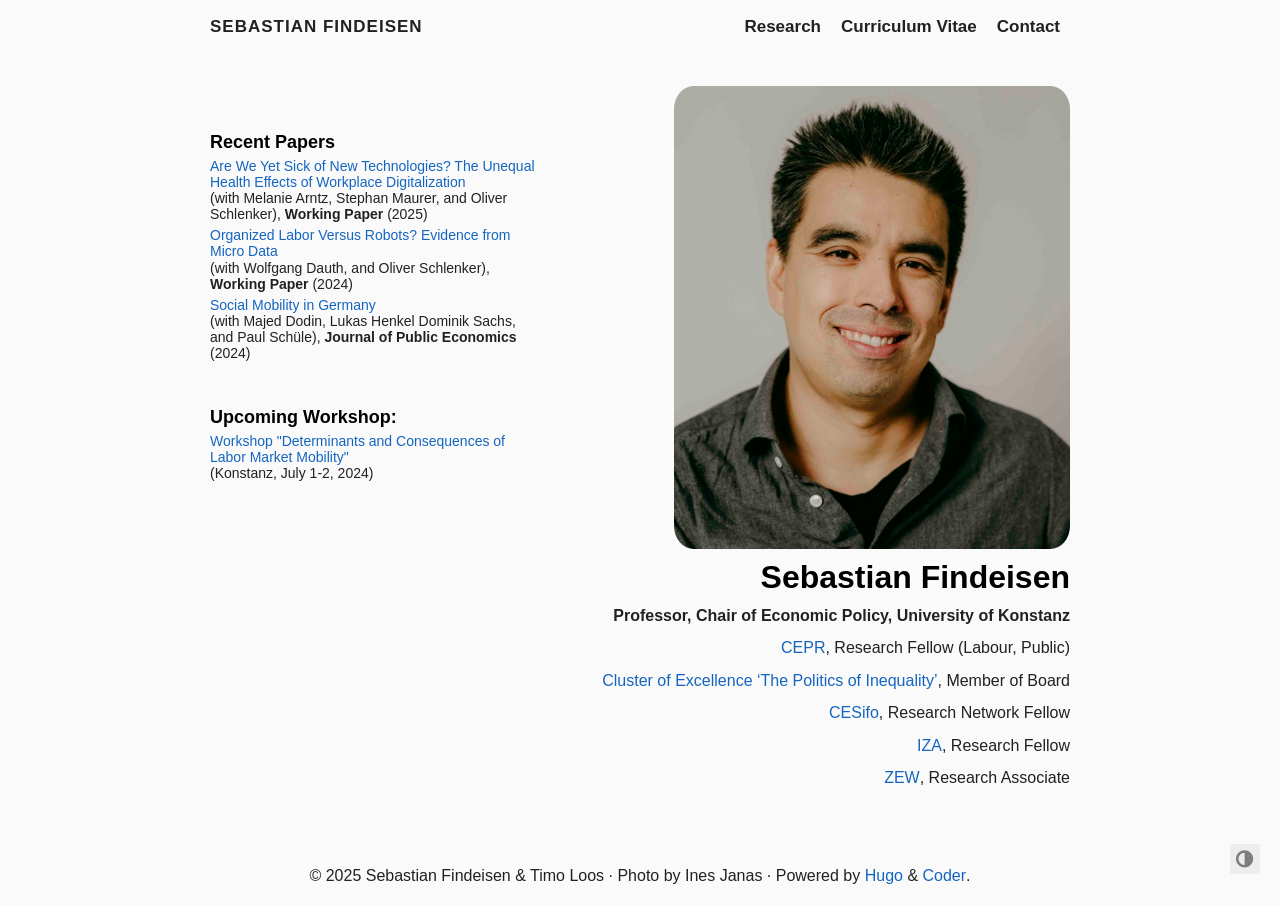
==== index.html @ f8793fd8 "paper update diwabetechnostress" ====
<!DOCTYPE html>
<html lang="en">
  <head>
    <title>Sebastian Findeisen</title>
    <meta charset="utf-8">
<meta name="viewport" content="width=device-width, initial-scale=1.0">
<meta name="color-scheme" content="light dark">




<meta name="author" content="Sebastian Findeisen">
<meta name="description" content="">
<meta name="keywords" content="">


  <meta name="twitter:card" content="summary">
  <meta name="twitter:title" content="Sebastian Findeisen">

<meta property="og:url" content="https://sfndsn.github.io/">
  <meta property="og:site_name" content="Sebastian Findeisen">
  <meta property="og:title" content="Sebastian Findeisen">
  <meta property="og:locale" content="en_us">
  <meta property="og:type" content="website">




<link rel="canonical" href="https://sfndsn.github.io/">


<link rel="preload" href="/fonts/forkawesome-webfont.woff2?v=1.2.0" as="font" type="font/woff2" crossorigin>


  
  
  <link rel="stylesheet" href="/css/coder.min.c4d7e93a158eda5a65b3df343745d2092a0a1e2170feeec909b8a89443903c6a.css" integrity="sha256-xNfpOhWO2lpls980N0XSCSoKHiFw/u7JCbiolEOQPGo=" crossorigin="anonymous" media="screen" />








 




<link rel="icon" type="image/png" href="/images/favicon-32x32.png" sizes="32x32">
<link rel="icon" type="image/png" href="/images/favicon-16x16.png" sizes="16x16">

<link rel="apple-touch-icon" href="/images/apple-touch-icon.png">
<link rel="apple-touch-icon" sizes="180x180" href="/images/apple-touch-icon.png">

<link rel="manifest" href="/site.webmanifest">
<link rel="mask-icon" href="/images/safari-pinned-tab.svg" color="#5bbad5">


<link rel="alternate" type="application/rss+xml" href="/index.xml" title="Sebastian Findeisen" />


<meta name="generator" content="Hugo 0.128.0">





  </head>




<body class="preload-transitions colorscheme-light">
  
<div class="float-container">
    <a id="dark-mode-toggle" class="colorscheme-toggle">
        <i class="fa fa-adjust fa-fw" aria-hidden="true"></i>
    </a>
</div>


  <main class="wrapper">
    <nav class="navigation">
  <section class="container">
    <a class="navigation-title" href="/">
      Sebastian Findeisen
    </a>
    
      <input type="checkbox" id="menu-toggle" />
      <label class="menu-button float-right" for="menu-toggle">
        <i class="fa fa-bars fa-fw" aria-hidden="true"></i>
      </label>
      <ul class="navigation-list">
        
          
            <li class="navigation-item">
              <a class="navigation-link" href="/research/">Research</a>
            </li>
          
            <li class="navigation-item">
              <a class="navigation-link" href="/cv/cv.pdf">Curriculum Vitae</a>
            </li>
          
            <li class="navigation-item">
              <a class="navigation-link" href="/contact/">Contact</a>
            </li>
          
        
        
      </ul>
    
  </section>
</nav>


    <div class="content">
      
  <style>
  .flex-container {
    display: flex;
    flex-wrap: wrap-reverse;
  }

  .flex-item-left {
    flex: 40%;
  }


  .flex-item-right {
    flex: 55%;
  }

   
  @media (max-width: 720px) {

    .flex-item-right,
    .flex-item-left {
      flex: 95%;
    }
  }

  #left {
    padding-right: 40px;
  }

  #right {
    text-align: right;
  }

  .about {
    text-align: left;
  }

  .info-text {
    font-size: medium;
    font-weight: normal;
  }
</style>

<div class="container">
  <div class="flex-container">
    <div id="left" class="flex-item-left">
      <h2 style="font-size: 18px; margin-bottom: 0;">Recent Papers</h2>
      <ul style="list-style-type: none; padding-left: 0; margin-top: 0; line-height: 1.5;">
        
        <li style="font-size: 14px; line-height: 1.15;">
          <a style="color:rgb(21, 101, 192)" href="https://sfndsn.github.io/papers/diwabetechnostress.pdf">Are We Yet Sick of New Technologies? The Unequal Health Effects of Workplace Digitalization</a><br>
          (with Melanie Arntz, Stephan Maurer, and Oliver Schlenker), <b>Working Paper</b> (2025)
        </li>
        

        
        <li style="font-size: 14px; line-height: 1.15; margin-top: 5px;">
          <a style="color:rgb(21, 101, 192)" href="https://sfndsn.github.io/papers/OrganizedLaborRobots.pdf">Organized Labor Versus Robots? Evidence from Micro Data</a><br>
          (with Wolfgang Dauth, and Oliver Schlenker), <b>Working Paper</b> (2024)
        </li>
            
        
        
        <li style="font-size: 14px; line-height: 1.15; margin-top: 5px;">
          <a style="color:rgb(21, 101, 192)" href="https://sfndsn.github.io/papers/socialmobility.pdf">Social Mobility in Germany</a><br>
          (with Majed Dodin, Lukas Henkel Dominik Sachs, and Paul Schüle), <b>Journal of Public Economics</b> (2024)
        </li>
        
       
      </ul>

      <h2 style="font-size: 18px; margin-bottom: 0;">Upcoming Workshop:</h2>
      <p style="font-size: 14px; line-height: 1.15; margin-top: 0;">
        <a href="https://sfndsn.github.io/workshop/workshop.pdf" style="color:rgb(21, 101, 192)">Workshop &#34;Determinants and Consequences of Labor Market Mobility&#34;</a><br>
        <span style="margin-top: 0;">(Konstanz, July 1-2, 2024)</span>
      </p>
    </div>
    <div id="right" class="flex-item-right">
      
      
      <div style="margin-bottom: 0;"><img src="https://sfndsn.github.io/images/findeisen_dec24.jpg" alt="avatar"
          style="width: 80%; height: auto; border-radius: 5%;" /></div>
      
      
      
      <h1 style="margin-top: 0; margin-bottom: 5px;">Sebastian Findeisen</h1>
      <p style="margin-top: 5px;" class="info-text"> 
        <strong>Professor, Chair of Economic Policy, University of Konstanz</strong><br><a href="https://cepr.org/about/people/sebastian-findeisen">CEPR</a>, Research Fellow (Labour, Public)<br><a href="https://www.exc.uni-konstanz.de/ungleichheit/ueber-uns/personen/alle-clustermitglieder/findeisen-sebastian/">Cluster of Excellence &lsquo;The Politics of Inequality&rsquo;</a>, Member of Board<br><a href="https://www.cesifo.org/en/network-member/findeisen-sebastian">CESifo</a>, Research Network Fellow<br><a href="https://www.iza.org/de/people/fellows/4081/sebastian-findeisen">IZA</a>, Research Fellow<br><a href="https://www.zew.de/team/sfn">ZEW</a>, Research Associate<br>
         </p>
    </div>
  </div>
</div>

    </div>

    <footer class="footer">
  <section class="container">
    ©
    
    2025
     Sebastian Findeisen & Timo Loos 
    ·
	Photo by Ines Janas ·
    
    Powered by <a href="https://gohugo.io/">Hugo</a> & <a href="https://github.com/luizdepra/hugo-coder/">Coder</a>.
    
  </section>
</footer>

  </main>

  

  
  
  <script src="/js/coder.min.236049395dc3682fb2719640872958e12f1f24067bb09c327b233e6290c7edac.js" integrity="sha256-I2BJOV3DaC&#43;ycZZAhylY4S8fJAZ7sJwyeyM&#43;YpDH7aw="></script>
  

  

  
  



  

  

  

  

  

  

  
</body>

</html>
---- css/coder.min.c4d7e93a158eda5a65b3df343745d2092a0a1e2170feeec909b8a89443903c6a.css ----
@charset "UTF-8";/*!normalize.css v8.0.1 | MIT License | github.com/necolas/normalize.css*/html{line-height:1.15;-webkit-text-size-adjust:100%}body{margin:0}main{display:block}h1{font-size:2em;margin:.67em 0}hr{box-sizing:content-box;height:0;overflow:visible}pre{font-family:monospace,monospace;font-size:1em}a{background-color:transparent;word-wrap:break-word}abbr[title]{border-bottom:none;text-decoration:underline;text-decoration:underline dotted}b,strong{font-weight:bolder}code,kbd,samp{font-family:monospace,monospace;font-size:1em}small{font-size:80%}sub,sup{font-size:75%;line-height:0;position:relative;vertical-align:baseline}sub{bottom:-.25em}sup{top:-.5em}img{border-style:none}button,input,optgroup,select,textarea{font-family:inherit;font-size:100%;line-height:1.15;margin:0}button,input{overflow:visible}button,select{text-transform:none}button,[type=button],[type=reset],[type=submit]{-webkit-appearance:button}button::-moz-focus-inner,[type=button]::-moz-focus-inner,[type=reset]::-moz-focus-inner,[type=submit]::-moz-focus-inner{border-style:none;padding:0}button:-moz-focusring,[type=button]:-moz-focusring,[type=reset]:-moz-focusring,[type=submit]:-moz-focusring{outline:1px dotted ButtonText}fieldset{padding:.35em .75em .625em}legend{box-sizing:border-box;color:inherit;display:table;max-width:100%;padding:0;white-space:normal}progress{vertical-align:baseline}textarea{overflow:auto}[type=checkbox],[type=radio]{box-sizing:border-box;padding:0}[type=number]::-webkit-inner-spin-button,[type=number]::-webkit-outer-spin-button{height:auto}[type=search]{-webkit-appearance:textfield;outline-offset:-2px}[type=search]::-webkit-search-decoration{-webkit-appearance:none}::-webkit-file-upload-button{-webkit-appearance:button;font:inherit}details{display:block}summary{display:list-item}template{display:none}[hidden]{display:none}/*!Fork Awesome 1.2.0
License - https://forkaweso.me/Fork-Awesome/license
Copyright 2018 Dave Gandy & Fork Awesome
Permission is hereby granted, free of charge, to any person obtaining a copy of this software and associated documentation files (the "Software"), to deal in the Software without restriction, including without limitation the rights to use, copy, modify, merge, publish, distribute, sublicense, and/or sell copies of the Software, and to permit persons to whom the Software is furnished to do so, subject to the following conditions:
The above copyright notice and this permission notice shall be included in all copies or substantial portions of the Software.
THE SOFTWARE IS PROVIDED "AS IS", WITHOUT WARRANTY OF ANY KIND, EXPRESS OR IMPLIED, INCLUDING BUT NOT LIMITED TO THE WARRANTIES OF MERCHANTABILITY, FITNESS FOR A PARTICULAR PURPOSE AND NONINFRINGEMENT. IN NO EVENT SHALL THE AUTHORS OR COPYRIGHT HOLDERS BE LIABLE FOR ANY CLAIM, DAMAGES OR OTHER LIABILITY, WHETHER IN AN ACTION OF CONTRACT, TORT OR OTHERWISE, ARISING FROM, OUT OF OR IN CONNECTION WITH THE SOFTWARE OR THE USE OR OTHER DEALINGS IN THE SOFTWARE.*/@font-face{font-family:forkawesome;src:url(../fonts/forkawesome-webfont.eot?v=1.2.0);src:url(../fonts/forkawesome-webfont.eot?#iefix&v=1.2.0)format("embedded-opentype"),url(../fonts/forkawesome-webfont.woff2?v=1.2.0)format("woff2"),url(../fonts/forkawesome-webfont.woff?v=1.2.0)format("woff"),url(../fonts/forkawesome-webfont.ttf?v=1.2.0)format("truetype"),url(../fonts/forkawesome-webfont.svg?v=1.2.0#forkawesomeregular)format("svg");font-weight:400;font-style:normal;font-display:block}.fa{display:inline-block;font:14px/1 ForkAwesome;font-size:inherit;text-rendering:auto;-webkit-font-smoothing:antialiased;-moz-osx-font-smoothing:grayscale}.fa-lg{font-size:1.33333333em;line-height:.75em;vertical-align:-15%}.fa-2x{font-size:2em}.fa-3x{font-size:3em}.fa-4x{font-size:4em}.fa-5x{font-size:5em}.fa-fw{width:1.28571429em;text-align:center}.fa-ul{padding-left:0;margin-left:2.14285714em;list-style-type:none}.fa-ul>li{position:relative}.fa-li{position:absolute;left:-2.14285714em;width:2.14285714em;top:.14285714em;text-align:center}.fa-li.fa-lg{left:-1.85714286em}.fa-border{padding:.2em .25em .15em;border:solid .08em #eee;border-radius:.1em}.fa-pull-left{float:left}.fa-pull-right{float:right}.fa.fa-pull-left{margin-right:.3em}.fa.fa-pull-right{margin-left:.3em}.pull-right{float:right}.pull-left{float:left}.fa.pull-left{margin-right:.3em}.fa.pull-right{margin-left:.3em}.fa-spin{-webkit-animation:fa-spin 2s infinite linear;animation:fa-spin 2s infinite linear}.fa-pulse{-webkit-animation:fa-spin 1s infinite steps(8);animation:fa-spin 1s infinite steps(8)}@-webkit-keyframes fa-spin{0%{-webkit-transform:rotate(0);transform:rotate(0)}100%{-webkit-transform:rotate(359deg);transform:rotate(359deg)}}@keyframes fa-spin{0%{-webkit-transform:rotate(0);transform:rotate(0)}100%{-webkit-transform:rotate(359deg);transform:rotate(359deg)}}.fa-rotate-90{-ms-filter:"progid:DXImageTransform.Microsoft.BasicImage(rotation=1)";-webkit-transform:rotate(90deg);-ms-transform:rotate(90deg);transform:rotate(90deg)}.fa-rotate-180{-ms-filter:"progid:DXImageTransform.Microsoft.BasicImage(rotation=2)";-webkit-transform:rotate(180deg);-ms-transform:rotate(180deg);transform:rotate(180deg)}.fa-rotate-270{-ms-filter:"progid:DXImageTransform.Microsoft.BasicImage(rotation=3)";-webkit-transform:rotate(270deg);-ms-transform:rotate(270deg);transform:rotate(270deg)}.fa-flip-horizontal{-ms-filter:"progid:DXImageTransform.Microsoft.BasicImage(rotation=0, mirror=1)";-webkit-transform:scale(-1,1);-ms-transform:scale(-1,1);transform:scale(-1,1)}.fa-flip-vertical{-ms-filter:"progid:DXImageTransform.Microsoft.BasicImage(rotation=2, mirror=1)";-webkit-transform:scale(1,-1);-ms-transform:scale(1,-1);transform:scale(1,-1)}:root .fa-rotate-90,:root .fa-rotate-180,:root .fa-rotate-270,:root .fa-flip-horizontal,:root .fa-flip-vertical{filter:none}.fa-stack{position:relative;display:inline-block;width:2em;height:2em;line-height:2em;vertical-align:middle}.fa-stack-1x,.fa-stack-2x{position:absolute;left:0;width:100%;text-align:center}.fa-stack-1x{line-height:inherit}.fa-stack-2x{font-size:2em}.fa-inverse{color:#fff}.fa-glass:before{content:"\f000"}.fa-music:before{content:"\f001"}.fa-search:before{content:"\f002"}.fa-envelope-o:before{content:"\f003"}.fa-heart:before{content:"\f004"}.fa-star:before{content:"\f005"}.fa-star-o:before{content:"\f006"}.fa-user:before{content:"\f007"}.fa-film:before{content:"\f008"}.fa-th-large:before{content:"\f009"}.fa-th:before{content:"\f00a"}.fa-th-list:before{content:"\f00b"}.fa-check:before{content:"\f00c"}.fa-remove:before,.fa-close:before,.fa-times:before{content:"\f00d"}.fa-search-plus:before{content:"\f00e"}.fa-search-minus:before{content:"\f010"}.fa-power-off:before{content:"\f011"}.fa-signal:before{content:"\f012"}.fa-gear:before,.fa-cog:before{content:"\f013"}.fa-trash-o:before{content:"\f014"}.fa-home:before{content:"\f015"}.fa-file-o:before{content:"\f016"}.fa-clock-o:before{content:"\f017"}.fa-road:before{content:"\f018"}.fa-download:before{content:"\f019"}.fa-arrow-circle-o-down:before{content:"\f01a"}.fa-arrow-circle-o-up:before{content:"\f01b"}.fa-inbox:before{content:"\f01c"}.fa-play-circle-o:before{content:"\f01d"}.fa-rotate-right:before,.fa-repeat:before{content:"\f01e"}.fa-sync:before,.fa-refresh:before{content:"\f021"}.fa-list-alt:before{content:"\f022"}.fa-lock:before{content:"\f023"}.fa-flag:before{content:"\f024"}.fa-headphones:before{content:"\f025"}.fa-volume-off:before{content:"\f026"}.fa-volume-down:before{content:"\f027"}.fa-volume-up:before{content:"\f028"}.fa-qrcode:before{content:"\f029"}.fa-barcode:before{content:"\f02a"}.fa-tag:before{content:"\f02b"}.fa-tags:before{content:"\f02c"}.fa-book:before{content:"\f02d"}.fa-bookmark:before{content:"\f02e"}.fa-print:before{content:"\f02f"}.fa-camera:before{content:"\f030"}.fa-font:before{content:"\f031"}.fa-bold:before{content:"\f032"}.fa-italic:before{content:"\f033"}.fa-text-height:before{content:"\f034"}.fa-text-width:before{content:"\f035"}.fa-align-left:before{content:"\f036"}.fa-align-center:before{content:"\f037"}.fa-align-right:before{content:"\f038"}.fa-align-justify:before{content:"\f039"}.fa-list:before{content:"\f03a"}.fa-dedent:before,.fa-outdent:before{content:"\f03b"}.fa-indent:before{content:"\f03c"}.fa-video:before,.fa-video-camera:before{content:"\f03d"}.fa-photo:before,.fa-image:before,.fa-picture-o:before{content:"\f03e"}.fa-pencil:before{content:"\f040"}.fa-map-marker:before{content:"\f041"}.fa-adjust:before{content:"\f042"}.fa-tint:before{content:"\f043"}.fa-edit:before,.fa-pencil-square-o:before{content:"\f044"}.fa-share-square-o:before{content:"\f045"}.fa-check-square-o:before{content:"\f046"}.fa-arrows:before{content:"\f047"}.fa-step-backward:before{content:"\f048"}.fa-fast-backward:before{content:"\f049"}.fa-backward:before{content:"\f04a"}.fa-play:before{content:"\f04b"}.fa-pause:before{content:"\f04c"}.fa-stop:before{content:"\f04d"}.fa-forward:before{content:"\f04e"}.fa-fast-forward:before{content:"\f050"}.fa-step-forward:before{content:"\f051"}.fa-eject:before{content:"\f052"}.fa-chevron-left:before{content:"\f053"}.fa-chevron-right:before{content:"\f054"}.fa-plus-circle:before{content:"\f055"}.fa-minus-circle:before{content:"\f056"}.fa-times-circle:before{content:"\f057"}.fa-check-circle:before{content:"\f058"}.fa-question-circle:before{content:"\f059"}.fa-info-circle:before{content:"\f05a"}.fa-crosshairs:before{content:"\f05b"}.fa-times-circle-o:before{content:"\f05c"}.fa-check-circle-o:before{content:"\f05d"}.fa-ban:before{content:"\f05e"}.fa-arrow-left:before{content:"\f060"}.fa-arrow-right:before{content:"\f061"}.fa-arrow-up:before{content:"\f062"}.fa-arrow-down:before{content:"\f063"}.fa-mail-forward:before,.fa-share:before{content:"\f064"}.fa-expand:before{content:"\f065"}.fa-compress:before{content:"\f066"}.fa-plus:before{content:"\f067"}.fa-minus:before{content:"\f068"}.fa-asterisk:before{content:"\f069"}.fa-exclamation-circle:before{content:"\f06a"}.fa-gift:before{content:"\f06b"}.fa-leaf:before{content:"\f06c"}.fa-fire:before{content:"\f06d"}.fa-eye:before{content:"\f06e"}.fa-eye-slash:before{content:"\f070"}.fa-warning:before,.fa-exclamation-triangle:before{content:"\f071"}.fa-plane:before{content:"\f072"}.fa-calendar:before{content:"\f073"}.fa-random:before{content:"\f074"}.fa-comment:before{content:"\f075"}.fa-magnet:before{content:"\f076"}.fa-chevron-up:before{content:"\f077"}.fa-chevron-down:before{content:"\f078"}.fa-retweet:before{content:"\f079"}.fa-shopping-cart:before{content:"\f07a"}.fa-folder:before{content:"\f07b"}.fa-folder-open:before{content:"\f07c"}.fa-arrows-v:before{content:"\f07d"}.fa-arrows-h:before{content:"\f07e"}.fa-bar-chart-o:before,.fa-bar-chart:before{content:"\f080"}.fa-twitter-square:before{content:"\f081"}.fa-facebook-square:before{content:"\f082"}.fa-camera-retro:before{content:"\f083"}.fa-key:before{content:"\f084"}.fa-gears:before,.fa-cogs:before{content:"\f085"}.fa-comments:before{content:"\f086"}.fa-thumbs-o-up:before{content:"\f087"}.fa-thumbs-o-down:before{content:"\f088"}.fa-star-half:before{content:"\f089"}.fa-heart-o:before{content:"\f08a"}.fa-sign-out:before{content:"\f08b"}.fa-linkedin-square:before{content:"\f08c"}.fa-thumb-tack:before{content:"\f08d"}.fa-external-link:before{content:"\f08e"}.fa-sign-in:before{content:"\f090"}.fa-trophy:before{content:"\f091"}.fa-github-square:before{content:"\f092"}.fa-upload:before{content:"\f093"}.fa-lemon-o:before{content:"\f094"}.fa-phone:before{content:"\f095"}.fa-square-o:before{content:"\f096"}.fa-bookmark-o:before{content:"\f097"}.fa-phone-square:before{content:"\f098"}.fa-twitter:before{content:"\f099"}.fa-facebook-f:before,.fa-facebook:before{content:"\f09a"}.fa-github:before{content:"\f09b"}.fa-unlock:before{content:"\f09c"}.fa-credit-card:before{content:"\f09d"}.fa-feed:before,.fa-rss:before{content:"\f09e"}.fa-hdd-o:before{content:"\f0a0"}.fa-bullhorn:before{content:"\f0a1"}.fa-bell-o:before{content:"\f0f3"}.fa-certificate:before{content:"\f0a3"}.fa-hand-o-right:before{content:"\f0a4"}.fa-hand-o-left:before{content:"\f0a5"}.fa-hand-o-up:before{content:"\f0a6"}.fa-hand-o-down:before{content:"\f0a7"}.fa-arrow-circle-left:before{content:"\f0a8"}.fa-arrow-circle-right:before{content:"\f0a9"}.fa-arrow-circle-up:before{content:"\f0aa"}.fa-arrow-circle-down:before{content:"\f0ab"}.fa-globe:before{content:"\f0ac"}.fa-globe-e:before{content:"\f304"}.fa-globe-w:before{content:"\f305"}.fa-wrench:before{content:"\f0ad"}.fa-tasks:before{content:"\f0ae"}.fa-filter:before{content:"\f0b0"}.fa-briefcase:before{content:"\f0b1"}.fa-arrows-alt:before{content:"\f0b2"}.fa-community:before,.fa-group:before,.fa-users:before{content:"\f0c0"}.fa-chain:before,.fa-link:before{content:"\f0c1"}.fa-cloud:before{content:"\f0c2"}.fa-flask:before{content:"\f0c3"}.fa-cut:before,.fa-scissors:before{content:"\f0c4"}.fa-copy:before,.fa-files-o:before{content:"\f0c5"}.fa-paperclip:before{content:"\f0c6"}.fa-save:before,.fa-floppy-o:before{content:"\f0c7"}.fa-square:before{content:"\f0c8"}.fa-navicon:before,.fa-reorder:before,.fa-bars:before{content:"\f0c9"}.fa-list-ul:before{content:"\f0ca"}.fa-list-ol:before{content:"\f0cb"}.fa-strikethrough:before{content:"\f0cc"}.fa-underline:before{content:"\f0cd"}.fa-table:before{content:"\f0ce"}.fa-magic:before{content:"\f0d0"}.fa-truck:before{content:"\f0d1"}.fa-pinterest:before{content:"\f0d2"}.fa-pinterest-square:before{content:"\f0d3"}.fa-google-plus-square:before{content:"\f0d4"}.fa-google-plus-g:before,.fa-google-plus:before{content:"\f0d5"}.fa-money:before{content:"\f0d6"}.fa-caret-down:before{content:"\f0d7"}.fa-caret-up:before{content:"\f0d8"}.fa-caret-left:before{content:"\f0d9"}.fa-caret-right:before{content:"\f0da"}.fa-columns:before{content:"\f0db"}.fa-unsorted:before,.fa-sort:before{content:"\f0dc"}.fa-sort-down:before,.fa-sort-desc:before{content:"\f0dd"}.fa-sort-up:before,.fa-sort-asc:before{content:"\f0de"}.fa-envelope:before{content:"\f0e0"}.fa-linkedin:before{content:"\f0e1"}.fa-rotate-left:before,.fa-undo:before{content:"\f0e2"}.fa-legal:before,.fa-gavel:before{content:"\f0e3"}.fa-dashboard:before,.fa-tachometer:before{content:"\f0e4"}.fa-comment-o:before{content:"\f0e5"}.fa-comments-o:before{content:"\f0e6"}.fa-flash:before,.fa-bolt:before{content:"\f0e7"}.fa-sitemap:before{content:"\f0e8"}.fa-umbrella:before{content:"\f0e9"}.fa-paste:before,.fa-clipboard:before{content:"\f0ea"}.fa-lightbulb-o:before{content:"\f0eb"}.fa-exchange:before{content:"\f0ec"}.fa-cloud-download:before{content:"\f0ed"}.fa-cloud-upload:before{content:"\f0ee"}.fa-user-md:before{content:"\f0f0"}.fa-stethoscope:before{content:"\f0f1"}.fa-suitcase:before{content:"\f0f2"}.fa-bell:before{content:"\f0a2"}.fa-coffee:before{content:"\f0f4"}.fa-utensils:before,.fa-cutlery:before{content:"\f0f5"}.fa-file-text-o:before{content:"\f0f6"}.fa-building-o:before{content:"\f0f7"}.fa-hospital-o:before{content:"\f0f8"}.fa-ambulance:before{content:"\f0f9"}.fa-medkit:before{content:"\f0fa"}.fa-fighter-jet:before{content:"\f0fb"}.fa-beer:before{content:"\f0fc"}.fa-h-square:before{content:"\f0fd"}.fa-plus-square:before{content:"\f0fe"}.fa-angle-double-left:before{content:"\f100"}.fa-angle-double-right:before{content:"\f101"}.fa-angle-double-up:before{content:"\f102"}.fa-angle-double-down:before{content:"\f103"}.fa-angle-left:before{content:"\f104"}.fa-angle-right:before{content:"\f105"}.fa-angle-up:before{content:"\f106"}.fa-angle-down:before{content:"\f107"}.fa-desktop:before{content:"\f108"}.fa-laptop:before{content:"\f109"}.fa-tablet:before{content:"\f10a"}.fa-mobile-phone:before,.fa-mobile:before{content:"\f10b"}.fa-circle-o:before{content:"\f10c"}.fa-quote-left:before{content:"\f10d"}.fa-quote-right:before{content:"\f10e"}.fa-spinner:before{content:"\f110"}.fa-circle:before{content:"\f111"}.fa-mail-reply:before,.fa-reply:before{content:"\f112"}.fa-github-alt:before{content:"\f113"}.fa-folder-o:before{content:"\f114"}.fa-folder-open-o:before{content:"\f115"}.fa-smile-o:before{content:"\f118"}.fa-frown-o:before{content:"\f119"}.fa-meh-o:before{content:"\f11a"}.fa-gamepad:before{content:"\f11b"}.fa-keyboard-o:before{content:"\f11c"}.fa-flag-o:before{content:"\f11d"}.fa-flag-checkered:before{content:"\f11e"}.fa-terminal:before{content:"\f120"}.fa-code:before{content:"\f121"}.fa-mail-reply-all:before,.fa-reply-all:before{content:"\f122"}.fa-star-half-empty:before,.fa-star-half-full:before,.fa-star-half-o:before{content:"\f123"}.fa-location-arrow:before{content:"\f124"}.fa-crop:before{content:"\f125"}.fa-code-fork:before{content:"\f126"}.fa-unlink:before,.fa-chain-broken:before{content:"\f127"}.fa-question:before{content:"\f128"}.fa-info:before{content:"\f129"}.fa-exclamation:before{content:"\f12a"}.fa-superscript:before{content:"\f12b"}.fa-subscript:before{content:"\f12c"}.fa-eraser:before{content:"\f12d"}.fa-puzzle-piece:before{content:"\f12e"}.fa-microphone:before{content:"\f130"}.fa-microphone-slash:before{content:"\f131"}.fa-shield:before{content:"\f132"}.fa-calendar-o:before{content:"\f133"}.fa-fire-extinguisher:before{content:"\f134"}.fa-rocket:before{content:"\f135"}.fa-maxcdn:before{content:"\f136"}.fa-chevron-circle-left:before{content:"\f137"}.fa-chevron-circle-right:before{content:"\f138"}.fa-chevron-circle-up:before{content:"\f139"}.fa-chevron-circle-down:before{content:"\f13a"}.fa-html5:before{content:"\f13b"}.fa-css3:before{content:"\f13c"}.fa-anchor:before{content:"\f13d"}.fa-unlock-alt:before{content:"\f13e"}.fa-bullseye:before{content:"\f140"}.fa-ellipsis-h:before{content:"\f141"}.fa-ellipsis-v:before{content:"\f142"}.fa-rss-square:before{content:"\f143"}.fa-play-circle:before{content:"\f144"}.fa-ticket:before{content:"\f145"}.fa-minus-square:before{content:"\f146"}.fa-minus-square-o:before{content:"\f147"}.fa-level-up:before{content:"\f148"}.fa-level-down:before{content:"\f149"}.fa-check-square:before{content:"\f14a"}.fa-pencil-square:before{content:"\f14b"}.fa-external-link-square:before{content:"\f14c"}.fa-share-square:before{content:"\f14d"}.fa-compass:before{content:"\f14e"}.fa-toggle-down:before,.fa-caret-square-o-down:before{content:"\f150"}.fa-toggle-up:before,.fa-caret-square-o-up:before{content:"\f151"}.fa-toggle-right:before,.fa-caret-square-o-right:before{content:"\f152"}.fa-euro:before,.fa-eur:before{content:"\f153"}.fa-pound:before,.fa-gbp:before{content:"\f154"}.fa-dollar:before,.fa-usd:before{content:"\f155"}.fa-rupee:before,.fa-inr:before{content:"\f156"}.fa-cny:before,.fa-rmb:before,.fa-yen:before,.fa-jpy:before{content:"\f157"}.fa-ruble:before,.fa-rouble:before,.fa-rub:before{content:"\f158"}.fa-won:before,.fa-krw:before{content:"\f159"}.fa-bitcoin:before,.fa-btc:before{content:"\f15a"}.fa-file:before{content:"\f15b"}.fa-file-text:before{content:"\f15c"}.fa-sort-alpha-down:before,.fa-sort-alpha-asc:before{content:"\f15d"}.fa-sort-alpha-up:before,.fa-sort-alpha-desc:before{content:"\f15e"}.fa-sort-amount-down:before,.fa-sort-amount-asc:before{content:"\f160"}.fa-sort-amount-up:before,.fa-sort-amount-desc:before{content:"\f161"}.fa-sort-numeric-down:before,.fa-sort-numeric-asc:before{content:"\f162"}.fa-sort-numeric-up:before,.fa-sort-numeric-desc:before{content:"\f163"}.fa-thumbs-up:before{content:"\f164"}.fa-thumbs-down:before{content:"\f165"}.fa-youtube-square:before{content:"\f166"}.fa-youtube:before{content:"\f167"}.fa-xing:before{content:"\f168"}.fa-xing-square:before{content:"\f169"}.fa-youtube-play:before{content:"\f16a"}.fa-dropbox:before{content:"\f16b"}.fa-stack-overflow:before{content:"\f16c"}.fa-instagram:before{content:"\f16d"}.fa-flickr:before{content:"\f16e"}.fa-adn:before{content:"\f170"}.fa-bitbucket:before{content:"\f171"}.fa-bitbucket-square:before{content:"\f172"}.fa-tumblr:before{content:"\f173"}.fa-tumblr-square:before{content:"\f174"}.fa-long-arrow-down:before{content:"\f175"}.fa-long-arrow-up:before{content:"\f176"}.fa-long-arrow-left:before{content:"\f177"}.fa-long-arrow-right:before{content:"\f178"}.fa-apple:before{content:"\f179"}.fa-windows:before{content:"\f17a"}.fa-android:before{content:"\f17b"}.fa-linux:before{content:"\f17c"}.fa-dribbble:before{content:"\f17d"}.fa-skype:before{content:"\f17e"}.fa-foursquare:before{content:"\f180"}.fa-trello:before{content:"\f181"}.fa-female:before{content:"\f182"}.fa-male:before{content:"\f183"}.fa-gittip:before,.fa-gratipay:before{content:"\f184"}.fa-sun-o:before{content:"\f185"}.fa-moon-o:before{content:"\f186"}.fa-archive:before{content:"\f187"}.fa-bug:before{content:"\f188"}.fa-vk:before{content:"\f189"}.fa-weibo:before{content:"\f18a"}.fa-renren:before{content:"\f18b"}.fa-pagelines:before{content:"\f18c"}.fa-stack-exchange:before{content:"\f18d"}.fa-arrow-circle-o-right:before{content:"\f18e"}.fa-arrow-circle-o-left:before{content:"\f190"}.fa-toggle-left:before,.fa-caret-square-o-left:before{content:"\f191"}.fa-dot-circle-o:before{content:"\f192"}.fa-wheelchair:before{content:"\f193"}.fa-vimeo-square:before{content:"\f194"}.fa-turkish-lira:before,.fa-try:before{content:"\f195"}.fa-plus-square-o:before{content:"\f196"}.fa-space-shuttle:before{content:"\f197"}.fa-slack:before{content:"\f198"}.fa-envelope-square:before{content:"\f199"}.fa-wordpress:before{content:"\f19a"}.fa-openid:before{content:"\f19b"}.fa-institution:before,.fa-bank:before,.fa-university:before{content:"\f19c"}.fa-mortar-board:before,.fa-graduation-cap:before{content:"\f19d"}.fa-yahoo:before{content:"\f19e"}.fa-google:before{content:"\f1a0"}.fa-reddit:before{content:"\f1a1"}.fa-reddit-square:before{content:"\f1a2"}.fa-stumbleupon-circle:before{content:"\f1a3"}.fa-stumbleupon:before{content:"\f1a4"}.fa-delicious:before{content:"\f1a5"}.fa-digg:before{content:"\f1a6"}.fa-drupal:before{content:"\f1a9"}.fa-joomla:before{content:"\f1aa"}.fa-language:before{content:"\f1ab"}.fa-fax:before{content:"\f1ac"}.fa-building:before{content:"\f1ad"}.fa-child:before{content:"\f1ae"}.fa-paw:before{content:"\f1b0"}.fa-utensil-spoon:before,.fa-spoon:before{content:"\f1b1"}.fa-cube:before{content:"\f1b2"}.fa-cubes:before{content:"\f1b3"}.fa-behance:before{content:"\f1b4"}.fa-behance-square:before{content:"\f1b5"}.fa-steam:before{content:"\f1b6"}.fa-steam-square:before{content:"\f1b7"}.fa-recycle:before{content:"\f1b8"}.fa-automobile:before,.fa-car:before{content:"\f1b9"}.fa-cab:before,.fa-taxi:before{content:"\f1ba"}.fa-tree:before{content:"\f1bb"}.fa-spotify:before{content:"\f1bc"}.fa-deviantart:before{content:"\f1bd"}.fa-soundcloud:before{content:"\f1be"}.fa-database:before{content:"\f1c0"}.fa-file-pdf-o:before{content:"\f1c1"}.fa-file-word-o:before{content:"\f1c2"}.fa-file-excel-o:before{content:"\f1c3"}.fa-file-powerpoint-o:before{content:"\f1c4"}.fa-file-photo-o:before,.fa-file-picture-o:before,.fa-file-image-o:before{content:"\f1c5"}.fa-file-zip-o:before,.fa-file-archive-o:before{content:"\f1c6"}.fa-file-sound-o:before,.fa-file-audio-o:before{content:"\f1c7"}.fa-file-movie-o:before,.fa-file-video-o:before{content:"\f1c8"}.fa-file-code-o:before{content:"\f1c9"}.fa-vine:before{content:"\f1ca"}.fa-codepen:before{content:"\f1cb"}.fa-jsfiddle:before{content:"\f1cc"}.fa-life-bouy:before,.fa-life-buoy:before,.fa-life-saver:before,.fa-support:before,.fa-life-ring:before{content:"\f1cd"}.fa-circle-o-notch:before{content:"\f1ce"}.fa-ra:before,.fa-resistance:before,.fa-rebel:before{content:"\f1d0"}.fa-ge:before,.fa-empire:before{content:"\f1d1"}.fa-git-square:before{content:"\f1d2"}.fa-git:before{content:"\f1d3"}.fa-y-combinator-square:before,.fa-yc-square:before,.fa-hacker-news:before{content:"\f1d4"}.fa-tencent-weibo:before{content:"\f1d5"}.fa-qq:before{content:"\f1d6"}.fa-wechat:before,.fa-weixin:before{content:"\f1d7"}.fa-send:before,.fa-paper-plane:before{content:"\f1d8"}.fa-send-o:before,.fa-paper-plane-o:before{content:"\f1d9"}.fa-history:before{content:"\f1da"}.fa-circle-thin:before{content:"\f1db"}.fa-heading:before,.fa-header:before{content:"\f1dc"}.fa-paragraph:before{content:"\f1dd"}.fa-sliders:before{content:"\f1de"}.fa-share-alt:before{content:"\f1e0"}.fa-share-alt-square:before{content:"\f1e1"}.fa-bomb:before{content:"\f1e2"}.fa-soccer-ball-o:before,.fa-futbol-o:before{content:"\f1e3"}.fa-tty:before{content:"\f1e4"}.fa-binoculars:before{content:"\f1e5"}.fa-plug:before{content:"\f1e6"}.fa-slideshare:before{content:"\f1e7"}.fa-twitch:before{content:"\f1e8"}.fa-yelp:before{content:"\f1e9"}.fa-newspaper-o:before{content:"\f1ea"}.fa-wifi:before{content:"\f1eb"}.fa-calculator:before{content:"\f1ec"}.fa-paypal:before{content:"\f1ed"}.fa-google-wallet:before{content:"\f1ee"}.fa-cc-visa:before{content:"\f1f0"}.fa-cc-mastercard:before{content:"\f1f1"}.fa-cc-discover:before{content:"\f1f2"}.fa-cc-amex:before{content:"\f1f3"}.fa-cc-paypal:before{content:"\f1f4"}.fa-cc-stripe:before{content:"\f1f5"}.fa-bell-slash:before{content:"\f1f6"}.fa-bell-slash-o:before{content:"\f1f7"}.fa-trash:before{content:"\f1f8"}.fa-copyright:before{content:"\f1f9"}.fa-at:before{content:"\f1fa"}.fa-eyedropper:before{content:"\f1fb"}.fa-paint-brush:before{content:"\f1fc"}.fa-birthday-cake:before{content:"\f1fd"}.fa-area-chart:before{content:"\f1fe"}.fa-pie-chart:before{content:"\f200"}.fa-line-chart:before{content:"\f201"}.fa-lastfm:before{content:"\f202"}.fa-lastfm-square:before{content:"\f203"}.fa-toggle-off:before{content:"\f204"}.fa-toggle-on:before{content:"\f205"}.fa-bicycle:before{content:"\f206"}.fa-bus:before{content:"\f207"}.fa-ioxhost:before{content:"\f208"}.fa-angellist:before{content:"\f209"}.fa-closed-captioning:before,.fa-cc:before{content:"\f20a"}.fa-shekel:before,.fa-sheqel:before,.fa-ils:before{content:"\f20b"}.fa-meanpath:before{content:"\f20c"}.fa-buysellads:before{content:"\f20d"}.fa-connectdevelop:before{content:"\f20e"}.fa-dashcube:before{content:"\f210"}.fa-forumbee:before{content:"\f211"}.fa-leanpub:before{content:"\f212"}.fa-sellsy:before{content:"\f213"}.fa-shirtsinbulk:before{content:"\f214"}.fa-simplybuilt:before{content:"\f215"}.fa-skyatlas:before{content:"\f216"}.fa-cart-plus:before{content:"\f217"}.fa-cart-arrow-down:before{content:"\f218"}.fa-gem:before,.fa-diamond:before{content:"\f219"}.fa-ship:before{content:"\f21a"}.fa-user-secret:before{content:"\f21b"}.fa-motorcycle:before{content:"\f21c"}.fa-street-view:before{content:"\f21d"}.fa-heartbeat:before{content:"\f21e"}.fa-venus:before{content:"\f221"}.fa-mars:before{content:"\f222"}.fa-mercury:before{content:"\f223"}.fa-intersex:before,.fa-transgender:before{content:"\f224"}.fa-transgender-alt:before{content:"\f225"}.fa-venus-double:before{content:"\f226"}.fa-mars-double:before{content:"\f227"}.fa-venus-mars:before{content:"\f228"}.fa-mars-stroke:before{content:"\f229"}.fa-mars-stroke-v:before{content:"\f22a"}.fa-mars-stroke-h:before{content:"\f22b"}.fa-neuter:before{content:"\f22c"}.fa-genderless:before{content:"\f22d"}.fa-facebook-official:before{content:"\f230"}.fa-pinterest-p:before{content:"\f231"}.fa-whatsapp:before{content:"\f232"}.fa-server:before{content:"\f233"}.fa-user-plus:before{content:"\f234"}.fa-user-times:before{content:"\f235"}.fa-hotel:before,.fa-bed:before{content:"\f236"}.fa-viacoin:before{content:"\f237"}.fa-train:before{content:"\f238"}.fa-subway:before{content:"\f239"}.fa-medium:before{content:"\f23a"}.fa-medium-square:before{content:"\f2f8"}.fa-yc:before,.fa-y-combinator:before{content:"\f23b"}.fa-optin-monster:before{content:"\f23c"}.fa-opencart:before{content:"\f23d"}.fa-expeditedssl:before{content:"\f23e"}.fa-battery-4:before,.fa-battery:before,.fa-battery-full:before{content:"\f240"}.fa-battery-3:before,.fa-battery-three-quarters:before{content:"\f241"}.fa-battery-2:before,.fa-battery-half:before{content:"\f242"}.fa-battery-1:before,.fa-battery-quarter:before{content:"\f243"}.fa-battery-0:before,.fa-battery-empty:before{content:"\f244"}.fa-mouse-pointer:before{content:"\f245"}.fa-i-cursor:before{content:"\f246"}.fa-object-group:before{content:"\f247"}.fa-object-ungroup:before{content:"\f248"}.fa-sticky-note:before{content:"\f249"}.fa-sticky-note-o:before{content:"\f24a"}.fa-cc-jcb:before{content:"\f24b"}.fa-cc-diners-club:before{content:"\f24c"}.fa-clone:before{content:"\f24d"}.fa-balance-scale:before{content:"\f24e"}.fa-hourglass-o:before{content:"\f250"}.fa-hourglass-1:before,.fa-hourglass-start:before{content:"\f251"}.fa-hourglass-2:before,.fa-hourglass-half:before{content:"\f252"}.fa-hourglass-3:before,.fa-hourglass-end:before{content:"\f253"}.fa-hourglass:before{content:"\f254"}.fa-hand-grab-o:before,.fa-hand-rock-o:before{content:"\f255"}.fa-hand-stop-o:before,.fa-hand-paper-o:before{content:"\f256"}.fa-hand-scissors-o:before{content:"\f257"}.fa-hand-lizard-o:before{content:"\f258"}.fa-hand-spock-o:before{content:"\f259"}.fa-hand-pointer-o:before{content:"\f25a"}.fa-hand-peace-o:before{content:"\f25b"}.fa-trademark:before{content:"\f25c"}.fa-registered:before{content:"\f25d"}.fa-creative-commons:before{content:"\f25e"}.fa-gg:before{content:"\f260"}.fa-gg-circle:before{content:"\f261"}.fa-tripadvisor:before{content:"\f262"}.fa-odnoklassniki:before{content:"\f263"}.fa-odnoklassniki-square:before{content:"\f264"}.fa-get-pocket:before{content:"\f265"}.fa-wikipedia-w:before{content:"\f266"}.fa-safari:before{content:"\f267"}.fa-chrome:before{content:"\f268"}.fa-firefox:before{content:"\f269"}.fa-opera:before{content:"\f26a"}.fa-internet-explorer:before{content:"\f26b"}.fa-tv:before,.fa-television:before{content:"\f26c"}.fa-contao:before{content:"\f26d"}.fa-500px:before{content:"\f26e"}.fa-amazon:before{content:"\f270"}.fa-calendar-plus-o:before{content:"\f271"}.fa-calendar-minus-o:before{content:"\f272"}.fa-calendar-times-o:before{content:"\f273"}.fa-calendar-check-o:before{content:"\f274"}.fa-industry:before{content:"\f275"}.fa-map-pin:before{content:"\f276"}.fa-map-signs:before{content:"\f277"}.fa-map-o:before{content:"\f278"}.fa-map:before{content:"\f279"}.fa-commenting:before{content:"\f27a"}.fa-commenting-o:before{content:"\f27b"}.fa-houzz:before{content:"\f27c"}.fa-vimeo-v:before,.fa-vimeo:before{content:"\f27d"}.fa-black-tie:before{content:"\f27e"}.fa-fonticons:before{content:"\f280"}.fa-reddit-alien:before{content:"\f281"}.fa-edge:before{content:"\f282"}.fa-credit-card-alt:before{content:"\f283"}.fa-codiepie:before{content:"\f284"}.fa-modx:before{content:"\f285"}.fa-fort-awesome:before{content:"\f286"}.fa-usb:before{content:"\f287"}.fa-product-hunt:before{content:"\f288"}.fa-mixcloud:before{content:"\f289"}.fa-scribd:before{content:"\f28a"}.fa-pause-circle:before{content:"\f28b"}.fa-pause-circle-o:before{content:"\f28c"}.fa-stop-circle:before{content:"\f28d"}.fa-stop-circle-o:before{content:"\f28e"}.fa-shopping-bag:before{content:"\f290"}.fa-shopping-basket:before{content:"\f291"}.fa-hashtag:before{content:"\f292"}.fa-bluetooth:before{content:"\f293"}.fa-bluetooth-b:before{content:"\f294"}.fa-percent:before{content:"\f295"}.fa-gitlab:before{content:"\f296"}.fa-wpbeginner:before{content:"\f297"}.fa-wpforms:before{content:"\f298"}.fa-envira:before{content:"\f299"}.fa-universal-access:before{content:"\f29a"}.fa-wheelchair-alt:before{content:"\f29b"}.fa-question-circle-o:before{content:"\f29c"}.fa-blind:before{content:"\f29d"}.fa-audio-description:before{content:"\f29e"}.fa-phone-volume:before,.fa-volume-control-phone:before{content:"\f2a0"}.fa-braille:before{content:"\f2a1"}.fa-assistive-listening-systems:before{content:"\f2a2"}.fa-asl-interpreting:before,.fa-american-sign-language-interpreting:before{content:"\f2a3"}.fa-deafness:before,.fa-hard-of-hearing:before,.fa-deaf:before{content:"\f2a4"}.fa-glide:before{content:"\f2a5"}.fa-glide-g:before{content:"\f2a6"}.fa-signing:before,.fa-sign-language:before{content:"\f2a7"}.fa-low-vision:before{content:"\f2a8"}.fa-viadeo:before{content:"\f2a9"}.fa-viadeo-square:before{content:"\f2aa"}.fa-snapchat:before{content:"\f2ab"}.fa-snapchat-ghost:before{content:"\f2ac"}.fa-snapchat-square:before{content:"\f2ad"}.fa-first-order:before{content:"\f2b0"}.fa-yoast:before{content:"\f2b1"}.fa-themeisle:before{content:"\f2b2"}.fa-google-plus-circle:before,.fa-google-plus-official:before{content:"\f2b3"}.fa-fa:before,.fa-font-awesome:before{content:"\f2b4"}.fa-handshake-o:before{content:"\f2b5"}.fa-envelope-open:before{content:"\f2b6"}.fa-envelope-open-o:before{content:"\f2b7"}.fa-linode:before{content:"\f2b8"}.fa-address-book:before{content:"\f2b9"}.fa-address-book-o:before{content:"\f2ba"}.fa-vcard:before,.fa-address-card:before{content:"\f2bb"}.fa-vcard-o:before,.fa-address-card-o:before{content:"\f2bc"}.fa-user-circle:before{content:"\f2bd"}.fa-user-circle-o:before{content:"\f2be"}.fa-user-o:before{content:"\f2c0"}.fa-id-badge:before{content:"\f2c1"}.fa-drivers-license:before,.fa-id-card:before{content:"\f2c2"}.fa-drivers-license-o:before,.fa-id-card-o:before{content:"\f2c3"}.fa-quora:before{content:"\f2c4"}.fa-free-code-camp:before{content:"\f2c5"}.fa-telegram:before{content:"\f2c6"}.fa-thermometer-4:before,.fa-thermometer:before,.fa-thermometer-full:before{content:"\f2c7"}.fa-thermometer-3:before,.fa-thermometer-three-quarters:before{content:"\f2c8"}.fa-thermometer-2:before,.fa-thermometer-half:before{content:"\f2c9"}.fa-thermometer-1:before,.fa-thermometer-quarter:before{content:"\f2ca"}.fa-thermometer-0:before,.fa-thermometer-empty:before{content:"\f2cb"}.fa-shower:before{content:"\f2cc"}.fa-bathtub:before,.fa-s15:before,.fa-bath:before{content:"\f2cd"}.fa-podcast:before{content:"\f2ce"}.fa-window-maximize:before{content:"\f2d0"}.fa-window-minimize:before{content:"\f2d1"}.fa-window-restore:before{content:"\f2d2"}.fa-times-rectangle:before,.fa-window-close:before{content:"\f2d3"}.fa-times-rectangle-o:before,.fa-window-close-o:before{content:"\f2d4"}.fa-bandcamp:before{content:"\f2d5"}.fa-grav:before{content:"\f2d6"}.fa-etsy:before{content:"\f2d7"}.fa-imdb:before{content:"\f2d8"}.fa-ravelry:before{content:"\f2d9"}.fa-eercast:before{content:"\f2da"}.fa-microchip:before{content:"\f2db"}.fa-snowflake-o:before{content:"\f2dc"}.fa-superpowers:before{content:"\f2dd"}.fa-wpexplorer:before{content:"\f2de"}.fa-meetup:before{content:"\f2e0"}.fa-mastodon:before{content:"\f2e1"}.fa-mastodon-alt:before{content:"\f2e2"}.fa-fork-circle:before,.fa-fork-awesome:before{content:"\f2e3"}.fa-peertube:before{content:"\f2e4"}.fa-diaspora:before{content:"\f2e5"}.fa-friendica:before{content:"\f2e6"}.fa-gnu-social:before{content:"\f2e7"}.fa-liberapay-square:before{content:"\f2e8"}.fa-liberapay:before{content:"\f2e9"}.fa-ssb:before,.fa-scuttlebutt:before{content:"\f2ea"}.fa-hubzilla:before{content:"\f2eb"}.fa-social-home:before{content:"\f2ec"}.fa-artstation:before{content:"\f2ed"}.fa-discord:before{content:"\f2ee"}.fa-discord-alt:before{content:"\f2ef"}.fa-patreon:before{content:"\f2f0"}.fa-snowdrift:before{content:"\f2f1"}.fa-activitypub:before{content:"\f2f2"}.fa-ethereum:before{content:"\f2f3"}.fa-keybase:before{content:"\f2f4"}.fa-shaarli:before{content:"\f2f5"}.fa-shaarli-o:before{content:"\f2f6"}.fa-cut-key:before,.fa-key-modern:before{content:"\f2f7"}.fa-xmpp:before{content:"\f2f9"}.fa-archive-org:before{content:"\f2fc"}.fa-freedombox:before{content:"\f2fd"}.fa-facebook-messenger:before{content:"\f2fe"}.fa-debian:before{content:"\f2ff"}.fa-mastodon-square:before{content:"\f300"}.fa-tipeee:before{content:"\f301"}.fa-react:before{content:"\f302"}.fa-dogmazic:before{content:"\f303"}.fa-zotero:before{content:"\f309"}.fa-nodejs:before{content:"\f308"}.fa-nextcloud:before{content:"\f306"}.fa-nextcloud-square:before{content:"\f307"}.fa-hackaday:before{content:"\f30a"}.fa-laravel:before{content:"\f30b"}.fa-signalapp:before{content:"\f30c"}.fa-gnupg:before{content:"\f30d"}.fa-php:before{content:"\f30e"}.fa-ffmpeg:before{content:"\f30f"}.fa-joplin:before{content:"\f310"}.fa-syncthing:before{content:"\f311"}.fa-inkscape:before{content:"\f312"}.fa-matrix-org:before{content:"\f313"}.fa-pixelfed:before{content:"\f314"}.fa-bootstrap:before{content:"\f315"}.fa-dev-to:before{content:"\f316"}.fa-hashnode:before{content:"\f317"}.fa-jirafeau:before{content:"\f318"}.fa-emby:before{content:"\f319"}.fa-wikidata:before{content:"\f31a"}.fa-gimp:before{content:"\f31b"}.fa-c:before{content:"\f31c"}.fa-digitalocean:before{content:"\f31d"}.fa-att:before{content:"\f31e"}.fa-gitea:before{content:"\f31f"}.fa-file-epub:before{content:"\f321"}.fa-python:before{content:"\f322"}.fa-archlinux:before{content:"\f323"}.fa-pleroma:before{content:"\f324"}.fa-unsplash:before{content:"\f325"}.fa-hackster:before{content:"\f326"}.fa-spell-check:before{content:"\f327"}.fa-moon:before{content:"\f328"}.fa-sun:before{content:"\f329"}.fa-f-droid:before{content:"\f32a"}.fa-biometric:before{content:"\f32b"}.fa-wire:before{content:"\f32c"}.fa-tor-onion:before{content:"\f32e"}.fa-volume-mute:before{content:"\f32f"}.fa-bell-ringing:before{content:"\f32d"}.fa-bell-ringing-o:before{content:"\f330"}.fa-hal:before{content:"\f333"}.fa-jupyter:before{content:"\f335"}.fa-julia:before{content:"\f334"}.fa-classicpress:before{content:"\f331"}.fa-classicpress-circle:before{content:"\f332"}.fa-open-collective:before{content:"\f336"}.fa-orcid:before{content:"\f337"}.fa-researchgate:before{content:"\f338"}.fa-funkwhale:before{content:"\f339"}.fa-askfm:before{content:"\f33a"}.fa-blockstack:before{content:"\f33b"}.fa-boardgamegeek:before{content:"\f33c"}.fa-bunny:before{content:"\f35f"}.fa-buymeacoffee:before{content:"\f33d"}.fa-cc-by:before{content:"\f33e"}.fa-creative-commons-alt:before,.fa-cc-cc:before{content:"\f33f"}.fa-cc-nc-eu:before{content:"\f341"}.fa-cc-nc-jp:before{content:"\f342"}.fa-cc-nc:before{content:"\f340"}.fa-cc-nd:before{content:"\f343"}.fa-cc-pd:before{content:"\f344"}.fa-cc-remix:before{content:"\f345"}.fa-cc-sa:before{content:"\f346"}.fa-cc-share:before{content:"\f347"}.fa-cc-zero:before{content:"\f348"}.fa-conway-hacker:before,.fa-conway-glider:before{content:"\f349"}.fa-csharp:before{content:"\f34a"}.fa-email-bulk:before{content:"\f34b"}.fa-email-bulk-o:before{content:"\f34c"}.fa-gnu:before{content:"\f34d"}.fa-google-play:before{content:"\f34e"}.fa-heroku:before{content:"\f34f"}.fa-hassio:before,.fa-home-assistant:before{content:"\f350"}.fa-java:before{content:"\f351"}.fa-mariadb:before{content:"\f352"}.fa-markdown:before{content:"\f353"}.fa-mysql:before{content:"\f354"}.fa-nordcast:before{content:"\f355"}.fa-plume:before{content:"\f356"}.fa-postgresql:before{content:"\f357"}.fa-sass-alt:before{content:"\f359"}.fa-sass:before{content:"\f358"}.fa-skate:before{content:"\f35a"}.fa-sketchfab:before{content:"\f35b"}.fa-tex:before{content:"\f35c"}.fa-textpattern:before{content:"\f35d"}.fa-unity:before{content:"\f35e"}.sr-only{position:absolute;width:1px;height:1px;padding:0;margin:-1px;overflow:hidden;clip:rect(0,0,0,0);border:0}.sr-only-focusable:active,.sr-only-focusable:focus{position:static;width:auto;height:auto;margin:0;overflow:visible;clip:auto}*,*:after,*:before{box-sizing:inherit}html{box-sizing:border-box;font-size:62.5%}body{color:#212121;background-color:#fafafa;font-family:-apple-system,BlinkMacSystemFont,segoe ui,Roboto,Oxygen-Sans,Ubuntu,Cantarell,helvetica neue,Helvetica,pingfang sc,STXihei,华文细黑,microsoft yahei,微软雅黑,SimSun,宋体,Heiti,黑体,sans-serif;font-size:1.8em;font-weight:400;line-height:1.8em}@media only screen and (max-width:768px){body{font-size:1.6em;line-height:1.6em}}a{font-weight:500;color:#1565c0;text-decoration:none;transition:all .25s ease-in}a:focus,a:hover{text-decoration:underline}p{margin:2rem 0}h1,h2,h3,h4,h5,h6{font-family:-apple-system,BlinkMacSystemFont,segoe ui,Roboto,Oxygen-Sans,Ubuntu,Cantarell,helvetica neue,Helvetica,pingfang sc,STXihei,华文细黑,microsoft yahei,微软雅黑,SimSun,宋体,Heiti,黑体,sans-serif;font-weight:600;color:#000;margin:4rem 0 2.5rem}h1:hover .heading-link,h2:hover .heading-link,h3:hover .heading-link,h4:hover .heading-link,h5:hover .heading-link,h6:hover .heading-link{visibility:visible}h1 .heading-link,h2 .heading-link,h3 .heading-link,h4 .heading-link,h5 .heading-link,h6 .heading-link{color:#1565c0;font-weight:inherit;text-decoration:none;font-size:80%;visibility:hidden}h1 .title-link,h2 .title-link,h3 .title-link,h4 .title-link,h5 .title-link,h6 .title-link{color:inherit;font-weight:inherit;text-decoration:none}h1{font-size:3.2rem;line-height:3.6rem}@media only screen and (max-width:768px){h1{font-size:3rem;line-height:3.4rem}}h2{font-size:2.8rem;line-height:3.2rem}@media only screen and (max-width:768px){h2{font-size:2.6rem;line-height:3rem}}h3{font-size:2.4rem;line-height:2.8rem}@media only screen and (max-width:768px){h3{font-size:2.2rem;line-height:2.6rem}}h4{font-size:2.2rem;line-height:2.6rem}@media only screen and (max-width:768px){h4{font-size:2rem;line-height:2.4rem}}h5{font-size:2rem;line-height:2.4rem}@media only screen and (max-width:768px){h5{font-size:1.8rem;line-height:2.2rem}}h6{font-size:1.8rem;line-height:2.2rem}@media only screen and (max-width:768px){h6{font-size:1.6rem;line-height:2rem}}b,strong{font-weight:700}.highlight>div,.highlight>pre{margin:2rem 0;padding:1rem;border-radius:1rem}pre{display:block;font-family:SFMono-Regular,Consolas,Liberation Mono,Menlo,monospace;font-size:1.6rem;font-weight:400;line-height:2.6rem;overflow-x:auto;margin:0}pre code{display:inline-block;background-color:inherit;color:inherit}code{font-family:SFMono-Regular,Consolas,Liberation Mono,Menlo,monospace;font-size:1.6rem;font-weight:400;background-color:#e0e0e0;color:#212121;border-radius:.6rem;padding:.3rem .6rem}blockquote{border-left:2px solid #e0e0e0;padding-left:2rem;line-height:2.2rem;font-weight:400;font-style:italic}th,td{padding:1.6rem}table{border-collapse:collapse}table td,table th{border:2px solid #000}table tr:first-child th{border-top:0}table tr:last-child td{border-bottom:0}table tr td:first-child,table tr th:first-child{border-left:0}table tr td:last-child,table tr th:last-child{border-right:0}img{max-width:100%}figure{text-align:center}.preload-transitions *{-webkit-transition:none!important;-moz-transition:none!important;-ms-transition:none!important;-o-transition:none!important;transition:none!important}.wrapper{display:flex;flex-direction:column;min-height:100vh;width:100%}.container{margin:1rem auto;max-width:90rem;width:100%;padding-left:2rem;padding-right:2rem}.fab{font-weight:400}.fas{font-weight:700}.float-right{float:right}.float-left{float:left}.fab{font-weight:400}.fas{font-weight:900}.content{flex:1;display:flex;margin-top:1.6rem;margin-bottom:3.2rem}.content article details summary{cursor:pointer}.content article header{margin-top:6.4rem;margin-bottom:3.2rem}.content article header h1{font-size:4.2rem;line-height:4.6rem;margin:0}@media only screen and (max-width:768px){.content article header h1{font-size:4rem;line-height:4.4rem}}.content article footer{margin-top:4rem}.content article footer .see-also{margin:3.2rem 0}.content article footer .see-also h3{margin:3.2rem 0}.content article p{text-align:justify;text-justify:auto;hyphens:auto}.content .post .post-title{margin-bottom:.75em}.content .post .post-meta i{text-align:center;width:1.6rem;margin-left:0;margin-right:.5rem}.content .post .post-meta .date .posted-on{margin-left:0;margin-right:1.5rem}.content .post .post-meta .tags .tag{display:inline-block;padding:.3rem .6rem;background-color:#e0e0e0;border-radius:.6rem;line-height:1.4em}.content .post .post-meta .tags .tag a{color:#212121}.content .post .post-meta .tags .tag a:active{color:#212121}.content figure{margin:0;padding:0}.content figcaption p{text-align:center;font-style:italic;font-size:1.6rem;margin:0}.avatar img{width:20rem;height:auto;border-radius:50%}@media only screen and (max-width:768px){.avatar img{width:10rem}}.list ul{margin:3.2rem 0;list-style:none;padding:0}.list ul li{font-size:1.8rem}@media only screen and (max-width:768px){.list ul li{margin:1.6rem 0}}.list ul li .date{display:inline-block;flex:1;width:20rem;text-align:right;margin-right:3rem}@media only screen and (max-width:768px){.list ul li .date{display:block;text-align:left}}.list ul li .title{font-size:1.8rem;flex:2;color:#212121;font-family:-apple-system,BlinkMacSystemFont,segoe ui,Roboto,Oxygen-Sans,Ubuntu,Cantarell,helvetica neue,Helvetica,pingfang sc,STXihei,华文细黑,microsoft yahei,微软雅黑,SimSun,宋体,Heiti,黑体,sans-serif;font-weight:700}.list ul li .title:hover,.list ul li .title:focus{color:#1565c0}@media only screen and (min-width:768.1px){.list ul:not(.pagination) li{display:flex}}.centered{display:flex;align-items:center;justify-content:center}.centered .about{text-align:center}.centered .about h1{margin-top:2rem;margin-bottom:.5rem}.centered .about h2{margin-top:1rem;margin-bottom:.5rem;font-size:2.4rem}@media only screen and (max-width:768px){.centered .about h2{font-size:2rem}}.centered .about ul{list-style:none;margin:3rem 0 1rem;padding:0}.centered .about ul li{display:inline-block;position:relative}.centered .about ul li a{color:#212121;text-transform:uppercase;margin-left:1rem;margin-right:1rem;font-size:1.6rem}.centered .about ul li a:hover,.centered .about ul li a:focus{color:#1565c0}@media only screen and (max-width:768px){.centered .about ul li a{font-size:1.4rem}}.centered .error{text-align:center}.centered .error h1{margin-top:2rem;margin-bottom:.5rem;font-size:4.6rem}@media only screen and (max-width:768px){.centered .error h1{font-size:3.2rem}}.centered .error h2{margin-top:2rem;margin-bottom:3.2rem;font-size:3.2rem}@media only screen and (max-width:768px){.centered .error h2{font-size:2.8rem}}.notice{border-radius:.2rem;position:relative;margin:2rem 0;padding:0 .75rem;overflow:auto}.notice .notice-title{position:relative;font-weight:700;margin:0 -.75rem;padding:.2rem 3.5rem;border-bottom:1px solid #fafafa}.notice .notice-title i{position:absolute;top:50%;left:1.8rem;transform:translate(-50%,-50%)}.notice .notice-content{display:block;margin:2rem}.notice.note{background-color:#7e57c21a}.notice.note .notice-title{background-color:#673ab71a}.notice.note .notice-title i{color:#5e35b1}.notice.tip{background-color:#26a69a1a}.notice.tip .notice-title{background-color:#0096881a}.notice.tip .notice-title i{color:#00897b}.notice.example{background-color:#8d6e631a}.notice.example .notice-title{background-color:#7955481a}.notice.example .notice-title i{color:#6d4c41}.notice.question{background-color:#9ccc651a}.notice.question .notice-title{background-color:#8bc34a1a}.notice.question .notice-title i{color:#7cb342}.notice.info{background-color:#42a5f51a}.notice.info .notice-title{background-color:#2196f31a}.notice.info .notice-title i{color:#1e88e5}.notice.warning{background-color:#ffca281a}.notice.warning .notice-title{background-color:#ffc1071a}.notice.warning .notice-title i{color:#ffb300}.notice.error{background-color:#ef53501a}.notice.error .notice-title{background-color:#f443361a}.notice.error .notice-title i{color:#e53935}.navigation{height:6rem;width:100%}.navigation a,.navigation span{display:inline;font-size:1.7rem;font-family:-apple-system,BlinkMacSystemFont,segoe ui,Roboto,Oxygen-Sans,Ubuntu,Cantarell,helvetica neue,Helvetica,pingfang sc,STXihei,华文细黑,microsoft yahei,微软雅黑,SimSun,宋体,Heiti,黑体,sans-serif;font-weight:600;color:#212121}.navigation a:hover,.navigation a:focus{color:#1565c0}.navigation .navigation-title{letter-spacing:.1rem;text-transform:uppercase}.navigation .navigation-list{float:right;list-style:none;margin-bottom:0;margin-top:0}@media only screen and (max-width:768px){.navigation .navigation-list{position:relative;top:2rem;right:0;z-index:5;visibility:hidden;opacity:0;padding:0;max-height:0;width:100%;background-color:#fafafa;border-top:solid 2px #e0e0e0;border-bottom:solid 2px #e0e0e0;transition:opacity .25s,max-height .15s linear}}.navigation .navigation-list .navigation-item{float:left;margin:0;position:relative}@media only screen and (max-width:768px){.navigation .navigation-list .navigation-item{float:none!important;text-align:center}.navigation .navigation-list .navigation-item a,.navigation .navigation-list .navigation-item span{line-height:5rem}}.navigation .navigation-list .navigation-item a,.navigation .navigation-list .navigation-item span{margin-left:1rem;margin-right:1rem}@media only screen and (max-width:768px){.navigation .navigation-list .separator{display:none}}@media only screen and (max-width:768px){.navigation .navigation-list .menu-separator{border-top:2px solid #212121;margin:0 8rem}.navigation .navigation-list .menu-separator span{display:none}}.navigation #dark-mode-toggle{margin:1.7rem 0;font-size:2.4rem;line-height:inherit;bottom:2rem;left:2rem;z-index:100;position:fixed}.navigation #menu-toggle{display:none}@media only screen and (max-width:768px){.navigation #menu-toggle:checked+label>i{color:#e0e0e0}.navigation #menu-toggle:checked+label+ul{visibility:visible;opacity:1;max-height:100rem}}.navigation .menu-button{display:none}@media only screen and (max-width:768px){.navigation .menu-button{position:relative;display:block;font-size:2.4rem;font-weight:400}}.navigation .menu-button i:hover,.navigation .menu-button i:focus{color:#000}.navigation i{color:#212121;cursor:pointer}.navigation i:hover,.navigation i:focus{color:#1565c0}.pagination{margin-top:6rem;text-align:center;font-family:-apple-system,BlinkMacSystemFont,segoe ui,Roboto,Oxygen-Sans,Ubuntu,Cantarell,helvetica neue,Helvetica,pingfang sc,STXihei,华文细黑,microsoft yahei,微软雅黑,SimSun,宋体,Heiti,黑体,sans-serif}.pagination li{display:inline;text-align:center;font-weight:700}.pagination li span{margin:0;text-align:center;width:3.2rem}.pagination li a{font-weight:300}.pagination li a span{margin:0;text-align:center;width:3.2rem}.tabs{display:flex;flex-wrap:wrap;margin:2rem 0;position:relative}.tabs.tabs-left{justify-content:flex-start}.tabs.tabs-left label.tab-label{margin-right:.5rem}.tabs.tabs-left .tab-content{border-radius:0 4px 4px 4px}.tabs.tabs-right{justify-content:flex-end}.tabs.tabs-right label.tab-label{margin-left:.5rem}.tabs.tabs-right .tab-content{border-radius:4px 0 4px 4px}.tabs input.tab-input{display:none}.tabs label.tab-label{background-color:#e0e0e0;border-color:#ccc;border-radius:4px 4px 0 0;border-style:solid;border-bottom-style:hidden;border-width:1px;cursor:pointer;display:inline-block;order:1;padding:.3rem .6rem;position:relative;top:1px;user-select:none}.tabs input.tab-input:checked+label.tab-label{background-color:#fafafa}.tabs .tab-content{background-color:#fafafa;border-color:#ccc;border-style:solid;border-width:1px;display:none;order:2;padding:1rem;width:100%}.tabs.tabs-code .tab-content{padding:.5rem}.tabs.tabs-code .tab-content pre{margin:0}.taxonomy li{display:inline-block;margin:.9rem}.taxonomy .taxonomy-element{display:block;padding:.3rem .9rem;background-color:#e0e0e0;border-radius:.6rem}.taxonomy .taxonomy-element a{color:#212121}.taxonomy .taxonomy-element a:active{color:#212121}.footer{width:100%;text-align:center;font-size:1.6rem;line-height:2rem;margin-bottom:1rem}.footer a{color:#1565c0}.float-container{bottom:2rem;right:2rem;z-index:100;position:fixed;font-size:1.6em}.float-container a{position:relative;display:inline-block;width:3rem;height:3rem;font-size:2rem;color:#000;background-color:#e0e0e0;border-radius:.2rem;opacity:.5;transition:all .25s ease-in}.float-container a:hover,.float-container a:focus{color:#1565c0;opacity:1}@media only screen and (max-width:768px){.float-container a:hover,.float-container a:focus{color:#000;opacity:.5}}.float-container a i{position:absolute;top:50%;left:50%;transform:translate(-50%,-50%)}
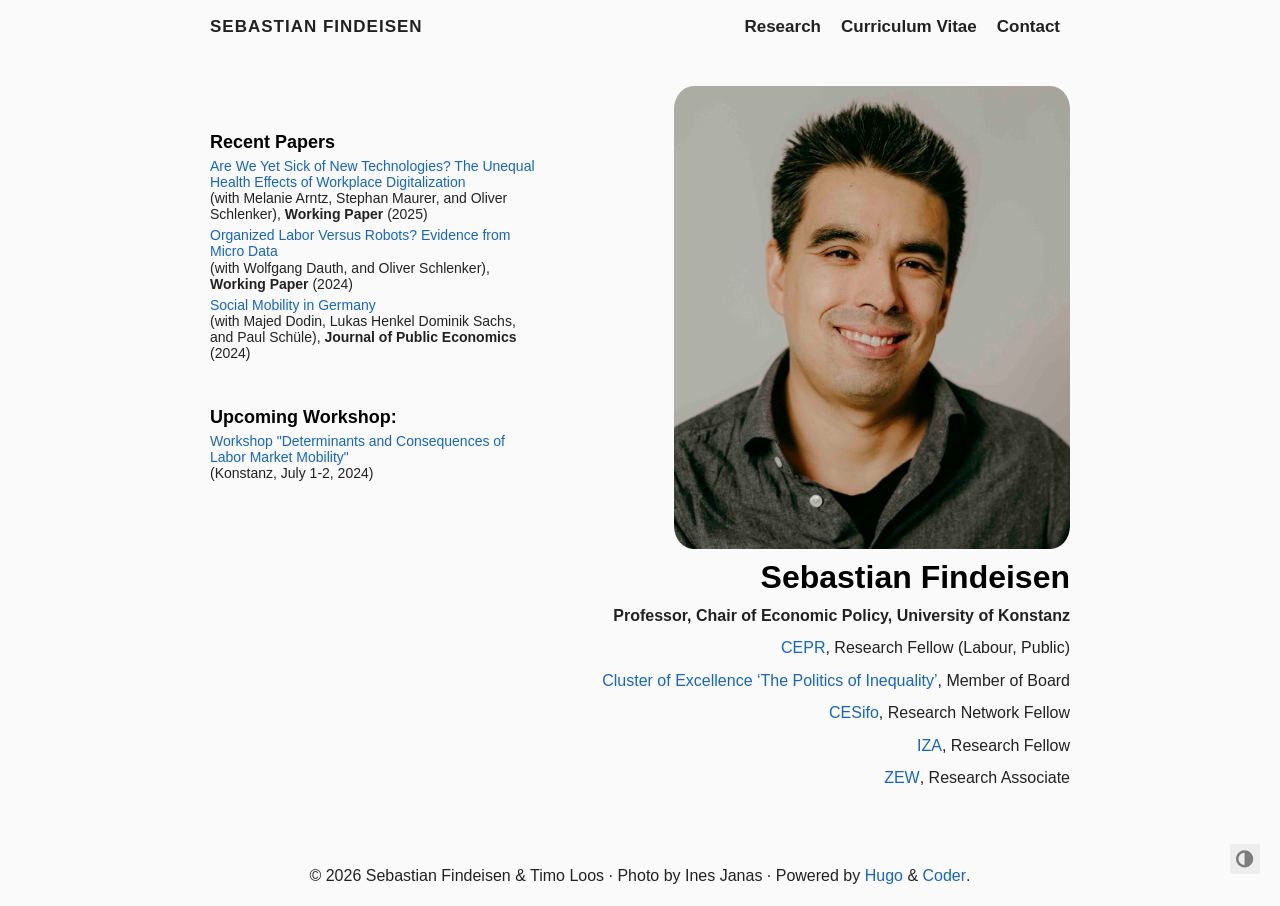
==== commit 92828c03: "update may 26 update may 26" ====
--- a/index.html
+++ b/index.html
@@ -34,7 +34,7 @@
 
   
   
-  <link rel="stylesheet" href="/css/coder.min.c4d7e93a158eda5a65b3df343745d2092a0a1e2170feeec909b8a89443903c6a.css" integrity="sha256-xNfpOhWO2lpls980N0XSCSoKHiFw/u7JCbiolEOQPGo=" crossorigin="anonymous" media="screen" />
+  <link rel="stylesheet" href="/css/coder.min.7817e12e348650ba4162dee575102028c101dd4b7c583c66bdfb39f7ec028f39.css" integrity="sha256-eBfhLjSGULpBYt7ldRAgKMEB3Ut8WDxmvfs59&#43;wCjzk=" crossorigin="anonymous" media="screen" />
 
 
 
@@ -61,7 +61,7 @@
 <link rel="alternate" type="application/rss+xml" href="/index.xml" title="Sebastian Findeisen" />
 
 
-<meta name="generator" content="Hugo 0.128.0">
+<meta name="generator" content="Hugo 0.161.1">
 
 
 
@@ -215,7 +215,7 @@
   <section class="container">
     ©
     
-    2025
+    2026
      Sebastian Findeisen & Timo Loos 
     ·
 	Photo by Ines Janas ·
@@ -237,9 +237,6 @@
   
 
   
-  
-
-
 
   
 
--- a/css/coder.min.7817e12e348650ba4162dee575102028c101dd4b7c583c66bdfb39f7ec028f39.css
+++ b/css/coder.min.7817e12e348650ba4162dee575102028c101dd4b7c583c66bdfb39f7ec028f39.css
@@ -0,0 +1,6 @@
+@charset "UTF-8";/*!normalize.css v8.0.1 | MIT License | github.com/necolas/normalize.css*/html{line-height:1.15;-webkit-text-size-adjust:100%}body{margin:0}main{display:block}h1{font-size:2em;margin:.67em 0}hr{box-sizing:content-box;height:0;overflow:visible}pre{font-family:monospace,monospace;font-size:1em}a{background-color:initial;word-wrap:break-word}abbr[title]{border-bottom:none;text-decoration:underline;text-decoration:underline dotted}b,strong{font-weight:bolder}code,kbd,samp{font-family:monospace,monospace;font-size:1em}small{font-size:80%}sub,sup{font-size:75%;line-height:0;position:relative;vertical-align:baseline}sub{bottom:-.25em}sup{top:-.5em}img{border-style:none}button,input,optgroup,select,textarea{font-family:inherit;font-size:100%;line-height:1.15;margin:0}button,input{overflow:visible}button,select{text-transform:none}button,[type=button],[type=reset],[type=submit]{-webkit-appearance:button}button::-moz-focus-inner,[type=button]::-moz-focus-inner,[type=reset]::-moz-focus-inner,[type=submit]::-moz-focus-inner{border-style:none;padding:0}button:-moz-focusring,[type=button]:-moz-focusring,[type=reset]:-moz-focusring,[type=submit]:-moz-focusring{outline:1px dotted ButtonText}fieldset{padding:.35em .75em .625em}legend{box-sizing:border-box;color:inherit;display:table;max-width:100%;padding:0;white-space:normal}progress{vertical-align:baseline}textarea{overflow:auto}[type=checkbox],[type=radio]{box-sizing:border-box;padding:0}[type=number]::-webkit-inner-spin-button,[type=number]::-webkit-outer-spin-button{height:auto}[type=search]{-webkit-appearance:textfield;outline-offset:-2px}[type=search]::-webkit-search-decoration{-webkit-appearance:none}::-webkit-file-upload-button{-webkit-appearance:button;font:inherit}details{display:block}summary{display:list-item}template{display:none}[hidden]{display:none}/*!Fork Awesome 1.2.0
+License - https://forkaweso.me/Fork-Awesome/license
+Copyright 2018 Dave Gandy & Fork Awesome
+Permission is hereby granted, free of charge, to any person obtaining a copy of this software and associated documentation files (the "Software"), to deal in the Software without restriction, including without limitation the rights to use, copy, modify, merge, publish, distribute, sublicense, and/or sell copies of the Software, and to permit persons to whom the Software is furnished to do so, subject to the following conditions:
+The above copyright notice and this permission notice shall be included in all copies or substantial portions of the Software.
+THE SOFTWARE IS PROVIDED "AS IS", WITHOUT WARRANTY OF ANY KIND, EXPRESS OR IMPLIED, INCLUDING BUT NOT LIMITED TO THE WARRANTIES OF MERCHANTABILITY, FITNESS FOR A PARTICULAR PURPOSE AND NONINFRINGEMENT. IN NO EVENT SHALL THE AUTHORS OR COPYRIGHT HOLDERS BE LIABLE FOR ANY CLAIM, DAMAGES OR OTHER LIABILITY, WHETHER IN AN ACTION OF CONTRACT, TORT OR OTHERWISE, ARISING FROM, OUT OF OR IN CONNECTION WITH THE SOFTWARE OR THE USE OR OTHER DEALINGS IN THE SOFTWARE.*/@font-face{font-family:forkawesome;src:url(../fonts/forkawesome-webfont.eot?v=1.2.0);src:url(../fonts/forkawesome-webfont.eot?#iefix&v=1.2.0)format("embedded-opentype"),url(../fonts/forkawesome-webfont.woff2?v=1.2.0)format("woff2"),url(../fonts/forkawesome-webfont.woff?v=1.2.0)format("woff"),url(../fonts/forkawesome-webfont.ttf?v=1.2.0)format("truetype"),url(../fonts/forkawesome-webfont.svg?v=1.2.0#forkawesomeregular)format("svg");font-weight:400;font-style:normal;font-display:block}.fa{display:inline-block;font:14px/1 ForkAwesome;font-size:inherit;text-rendering:auto;-webkit-font-smoothing:antialiased;-moz-osx-font-smoothing:grayscale}.fa-lg{font-size:1.33333333em;line-height:.75em;vertical-align:-15%}.fa-2x{font-size:2em}.fa-3x{font-size:3em}.fa-4x{font-size:4em}.fa-5x{font-size:5em}.fa-fw{width:1.28571429em;text-align:center}.fa-ul{padding-left:0;margin-left:2.14285714em;list-style-type:none}.fa-ul>li{position:relative}.fa-li{position:absolute;left:-2.14285714em;width:2.14285714em;top:.14285714em;text-align:center}.fa-li.fa-lg{left:-1.85714286em}.fa-border{padding:.2em .25em .15em;border:solid .08em #eee;border-radius:.1em}.fa-pull-left{float:left}.fa-pull-right{float:right}.fa.fa-pull-left{margin-right:.3em}.fa.fa-pull-right{margin-left:.3em}.pull-right{float:right}.pull-left{float:left}.fa.pull-left{margin-right:.3em}.fa.pull-right{margin-left:.3em}.fa-spin{-webkit-animation:fa-spin 2s infinite linear;animation:fa-spin 2s infinite linear}.fa-pulse{-webkit-animation:fa-spin 1s infinite steps(8);animation:fa-spin 1s infinite steps(8)}@-webkit-keyframes fa-spin{0%{-webkit-transform:rotate(0);transform:rotate(0)}100%{-webkit-transform:rotate(359deg);transform:rotate(359deg)}}@keyframes fa-spin{0%{-webkit-transform:rotate(0);transform:rotate(0)}100%{-webkit-transform:rotate(359deg);transform:rotate(359deg)}}.fa-rotate-90{-ms-filter:"progid:DXImageTransform.Microsoft.BasicImage(rotation=1)";-webkit-transform:rotate(90deg);-ms-transform:rotate(90deg);transform:rotate(90deg)}.fa-rotate-180{-ms-filter:"progid:DXImageTransform.Microsoft.BasicImage(rotation=2)";-webkit-transform:rotate(180deg);-ms-transform:rotate(180deg);transform:rotate(180deg)}.fa-rotate-270{-ms-filter:"progid:DXImageTransform.Microsoft.BasicImage(rotation=3)";-webkit-transform:rotate(270deg);-ms-transform:rotate(270deg);transform:rotate(270deg)}.fa-flip-horizontal{-ms-filter:"progid:DXImageTransform.Microsoft.BasicImage(rotation=0, mirror=1)";-webkit-transform:scale(-1,1);-ms-transform:scale(-1,1);transform:scale(-1,1)}.fa-flip-vertical{-ms-filter:"progid:DXImageTransform.Microsoft.BasicImage(rotation=2, mirror=1)";-webkit-transform:scale(1,-1);-ms-transform:scale(1,-1);transform:scale(1,-1)}:root .fa-rotate-90,:root .fa-rotate-180,:root .fa-rotate-270,:root .fa-flip-horizontal,:root .fa-flip-vertical{filter:none}.fa-stack{position:relative;display:inline-block;width:2em;height:2em;line-height:2em;vertical-align:middle}.fa-stack-1x,.fa-stack-2x{position:absolute;left:0;width:100%;text-align:center}.fa-stack-1x{line-height:inherit}.fa-stack-2x{font-size:2em}.fa-inverse{color:#fff}.fa-glass:before{content:"\f000"}.fa-music:before{content:"\f001"}.fa-search:before{content:"\f002"}.fa-envelope-o:before{content:"\f003"}.fa-heart:before{content:"\f004"}.fa-star:before{content:"\f005"}.fa-star-o:before{content:"\f006"}.fa-user:before{content:"\f007"}.fa-film:before{content:"\f008"}.fa-th-large:before{content:"\f009"}.fa-th:before{content:"\f00a"}.fa-th-list:before{content:"\f00b"}.fa-check:before{content:"\f00c"}.fa-remove:before,.fa-close:before,.fa-times:before{content:"\f00d"}.fa-search-plus:before{content:"\f00e"}.fa-search-minus:before{content:"\f010"}.fa-power-off:before{content:"\f011"}.fa-signal:before{content:"\f012"}.fa-gear:before,.fa-cog:before{content:"\f013"}.fa-trash-o:before{content:"\f014"}.fa-home:before{content:"\f015"}.fa-file-o:before{content:"\f016"}.fa-clock-o:before{content:"\f017"}.fa-road:before{content:"\f018"}.fa-download:before{content:"\f019"}.fa-arrow-circle-o-down:before{content:"\f01a"}.fa-arrow-circle-o-up:before{content:"\f01b"}.fa-inbox:before{content:"\f01c"}.fa-play-circle-o:before{content:"\f01d"}.fa-rotate-right:before,.fa-repeat:before{content:"\f01e"}.fa-sync:before,.fa-refresh:before{content:"\f021"}.fa-list-alt:before{content:"\f022"}.fa-lock:before{content:"\f023"}.fa-flag:before{content:"\f024"}.fa-headphones:before{content:"\f025"}.fa-volume-off:before{content:"\f026"}.fa-volume-down:before{content:"\f027"}.fa-volume-up:before{content:"\f028"}.fa-qrcode:before{content:"\f029"}.fa-barcode:before{content:"\f02a"}.fa-tag:before{content:"\f02b"}.fa-tags:before{content:"\f02c"}.fa-book:before{content:"\f02d"}.fa-bookmark:before{content:"\f02e"}.fa-print:before{content:"\f02f"}.fa-camera:before{content:"\f030"}.fa-font:before{content:"\f031"}.fa-bold:before{content:"\f032"}.fa-italic:before{content:"\f033"}.fa-text-height:before{content:"\f034"}.fa-text-width:before{content:"\f035"}.fa-align-left:before{content:"\f036"}.fa-align-center:before{content:"\f037"}.fa-align-right:before{content:"\f038"}.fa-align-justify:before{content:"\f039"}.fa-list:before{content:"\f03a"}.fa-dedent:before,.fa-outdent:before{content:"\f03b"}.fa-indent:before{content:"\f03c"}.fa-video:before,.fa-video-camera:before{content:"\f03d"}.fa-photo:before,.fa-image:before,.fa-picture-o:before{content:"\f03e"}.fa-pencil:before{content:"\f040"}.fa-map-marker:before{content:"\f041"}.fa-adjust:before{content:"\f042"}.fa-tint:before{content:"\f043"}.fa-edit:before,.fa-pencil-square-o:before{content:"\f044"}.fa-share-square-o:before{content:"\f045"}.fa-check-square-o:before{content:"\f046"}.fa-arrows:before{content:"\f047"}.fa-step-backward:before{content:"\f048"}.fa-fast-backward:before{content:"\f049"}.fa-backward:before{content:"\f04a"}.fa-play:before{content:"\f04b"}.fa-pause:before{content:"\f04c"}.fa-stop:before{content:"\f04d"}.fa-forward:before{content:"\f04e"}.fa-fast-forward:before{content:"\f050"}.fa-step-forward:before{content:"\f051"}.fa-eject:before{content:"\f052"}.fa-chevron-left:before{content:"\f053"}.fa-chevron-right:before{content:"\f054"}.fa-plus-circle:before{content:"\f055"}.fa-minus-circle:before{content:"\f056"}.fa-times-circle:before{content:"\f057"}.fa-check-circle:before{content:"\f058"}.fa-question-circle:before{content:"\f059"}.fa-info-circle:before{content:"\f05a"}.fa-crosshairs:before{content:"\f05b"}.fa-times-circle-o:before{content:"\f05c"}.fa-check-circle-o:before{content:"\f05d"}.fa-ban:before{content:"\f05e"}.fa-arrow-left:before{content:"\f060"}.fa-arrow-right:before{content:"\f061"}.fa-arrow-up:before{content:"\f062"}.fa-arrow-down:before{content:"\f063"}.fa-mail-forward:before,.fa-share:before{content:"\f064"}.fa-expand:before{content:"\f065"}.fa-compress:before{content:"\f066"}.fa-plus:before{content:"\f067"}.fa-minus:before{content:"\f068"}.fa-asterisk:before{content:"\f069"}.fa-exclamation-circle:before{content:"\f06a"}.fa-gift:before{content:"\f06b"}.fa-leaf:before{content:"\f06c"}.fa-fire:before{content:"\f06d"}.fa-eye:before{content:"\f06e"}.fa-eye-slash:before{content:"\f070"}.fa-warning:before,.fa-exclamation-triangle:before{content:"\f071"}.fa-plane:before{content:"\f072"}.fa-calendar:before{content:"\f073"}.fa-random:before{content:"\f074"}.fa-comment:before{content:"\f075"}.fa-magnet:before{content:"\f076"}.fa-chevron-up:before{content:"\f077"}.fa-chevron-down:before{content:"\f078"}.fa-retweet:before{content:"\f079"}.fa-shopping-cart:before{content:"\f07a"}.fa-folder:before{content:"\f07b"}.fa-folder-open:before{content:"\f07c"}.fa-arrows-v:before{content:"\f07d"}.fa-arrows-h:before{content:"\f07e"}.fa-bar-chart-o:before,.fa-bar-chart:before{content:"\f080"}.fa-twitter-square:before{content:"\f081"}.fa-facebook-square:before{content:"\f082"}.fa-camera-retro:before{content:"\f083"}.fa-key:before{content:"\f084"}.fa-gears:before,.fa-cogs:before{content:"\f085"}.fa-comments:before{content:"\f086"}.fa-thumbs-o-up:before{content:"\f087"}.fa-thumbs-o-down:before{content:"\f088"}.fa-star-half:before{content:"\f089"}.fa-heart-o:before{content:"\f08a"}.fa-sign-out:before{content:"\f08b"}.fa-linkedin-square:before{content:"\f08c"}.fa-thumb-tack:before{content:"\f08d"}.fa-external-link:before{content:"\f08e"}.fa-sign-in:before{content:"\f090"}.fa-trophy:before{content:"\f091"}.fa-github-square:before{content:"\f092"}.fa-upload:before{content:"\f093"}.fa-lemon-o:before{content:"\f094"}.fa-phone:before{content:"\f095"}.fa-square-o:before{content:"\f096"}.fa-bookmark-o:before{content:"\f097"}.fa-phone-square:before{content:"\f098"}.fa-twitter:before{content:"\f099"}.fa-facebook-f:before,.fa-facebook:before{content:"\f09a"}.fa-github:before{content:"\f09b"}.fa-unlock:before{content:"\f09c"}.fa-credit-card:before{content:"\f09d"}.fa-feed:before,.fa-rss:before{content:"\f09e"}.fa-hdd-o:before{content:"\f0a0"}.fa-bullhorn:before{content:"\f0a1"}.fa-bell-o:before{content:"\f0f3"}.fa-certificate:before{content:"\f0a3"}.fa-hand-o-right:before{content:"\f0a4"}.fa-hand-o-left:before{content:"\f0a5"}.fa-hand-o-up:before{content:"\f0a6"}.fa-hand-o-down:before{content:"\f0a7"}.fa-arrow-circle-left:before{content:"\f0a8"}.fa-arrow-circle-right:before{content:"\f0a9"}.fa-arrow-circle-up:before{content:"\f0aa"}.fa-arrow-circle-down:before{content:"\f0ab"}.fa-globe:before{content:"\f0ac"}.fa-globe-e:before{content:"\f304"}.fa-globe-w:before{content:"\f305"}.fa-wrench:before{content:"\f0ad"}.fa-tasks:before{content:"\f0ae"}.fa-filter:before{content:"\f0b0"}.fa-briefcase:before{content:"\f0b1"}.fa-arrows-alt:before{content:"\f0b2"}.fa-community:before,.fa-group:before,.fa-users:before{content:"\f0c0"}.fa-chain:before,.fa-link:before{content:"\f0c1"}.fa-cloud:before{content:"\f0c2"}.fa-flask:before{content:"\f0c3"}.fa-cut:before,.fa-scissors:before{content:"\f0c4"}.fa-copy:before,.fa-files-o:before{content:"\f0c5"}.fa-paperclip:before{content:"\f0c6"}.fa-save:before,.fa-floppy-o:before{content:"\f0c7"}.fa-square:before{content:"\f0c8"}.fa-navicon:before,.fa-reorder:before,.fa-bars:before{content:"\f0c9"}.fa-list-ul:before{content:"\f0ca"}.fa-list-ol:before{content:"\f0cb"}.fa-strikethrough:before{content:"\f0cc"}.fa-underline:before{content:"\f0cd"}.fa-table:before{content:"\f0ce"}.fa-magic:before{content:"\f0d0"}.fa-truck:before{content:"\f0d1"}.fa-pinterest:before{content:"\f0d2"}.fa-pinterest-square:before{content:"\f0d3"}.fa-google-plus-square:before{content:"\f0d4"}.fa-google-plus-g:before,.fa-google-plus:before{content:"\f0d5"}.fa-money:before{content:"\f0d6"}.fa-caret-down:before{content:"\f0d7"}.fa-caret-up:before{content:"\f0d8"}.fa-caret-left:before{content:"\f0d9"}.fa-caret-right:before{content:"\f0da"}.fa-columns:before{content:"\f0db"}.fa-unsorted:before,.fa-sort:before{content:"\f0dc"}.fa-sort-down:before,.fa-sort-desc:before{content:"\f0dd"}.fa-sort-up:before,.fa-sort-asc:before{content:"\f0de"}.fa-envelope:before{content:"\f0e0"}.fa-linkedin:before{content:"\f0e1"}.fa-rotate-left:before,.fa-undo:before{content:"\f0e2"}.fa-legal:before,.fa-gavel:before{content:"\f0e3"}.fa-dashboard:before,.fa-tachometer:before{content:"\f0e4"}.fa-comment-o:before{content:"\f0e5"}.fa-comments-o:before{content:"\f0e6"}.fa-flash:before,.fa-bolt:before{content:"\f0e7"}.fa-sitemap:before{content:"\f0e8"}.fa-umbrella:before{content:"\f0e9"}.fa-paste:before,.fa-clipboard:before{content:"\f0ea"}.fa-lightbulb-o:before{content:"\f0eb"}.fa-exchange:before{content:"\f0ec"}.fa-cloud-download:before{content:"\f0ed"}.fa-cloud-upload:before{content:"\f0ee"}.fa-user-md:before{content:"\f0f0"}.fa-stethoscope:before{content:"\f0f1"}.fa-suitcase:before{content:"\f0f2"}.fa-bell:before{content:"\f0a2"}.fa-coffee:before{content:"\f0f4"}.fa-utensils:before,.fa-cutlery:before{content:"\f0f5"}.fa-file-text-o:before{content:"\f0f6"}.fa-building-o:before{content:"\f0f7"}.fa-hospital-o:before{content:"\f0f8"}.fa-ambulance:before{content:"\f0f9"}.fa-medkit:before{content:"\f0fa"}.fa-fighter-jet:before{content:"\f0fb"}.fa-beer:before{content:"\f0fc"}.fa-h-square:before{content:"\f0fd"}.fa-plus-square:before{content:"\f0fe"}.fa-angle-double-left:before{content:"\f100"}.fa-angle-double-right:before{content:"\f101"}.fa-angle-double-up:before{content:"\f102"}.fa-angle-double-down:before{content:"\f103"}.fa-angle-left:before{content:"\f104"}.fa-angle-right:before{content:"\f105"}.fa-angle-up:before{content:"\f106"}.fa-angle-down:before{content:"\f107"}.fa-desktop:before{content:"\f108"}.fa-laptop:before{content:"\f109"}.fa-tablet:before{content:"\f10a"}.fa-mobile-phone:before,.fa-mobile:before{content:"\f10b"}.fa-circle-o:before{content:"\f10c"}.fa-quote-left:before{content:"\f10d"}.fa-quote-right:before{content:"\f10e"}.fa-spinner:before{content:"\f110"}.fa-circle:before{content:"\f111"}.fa-mail-reply:before,.fa-reply:before{content:"\f112"}.fa-github-alt:before{content:"\f113"}.fa-folder-o:before{content:"\f114"}.fa-folder-open-o:before{content:"\f115"}.fa-smile-o:before{content:"\f118"}.fa-frown-o:before{content:"\f119"}.fa-meh-o:before{content:"\f11a"}.fa-gamepad:before{content:"\f11b"}.fa-keyboard-o:before{content:"\f11c"}.fa-flag-o:before{content:"\f11d"}.fa-flag-checkered:before{content:"\f11e"}.fa-terminal:before{content:"\f120"}.fa-code:before{content:"\f121"}.fa-mail-reply-all:before,.fa-reply-all:before{content:"\f122"}.fa-star-half-empty:before,.fa-star-half-full:before,.fa-star-half-o:before{content:"\f123"}.fa-location-arrow:before{content:"\f124"}.fa-crop:before{content:"\f125"}.fa-code-fork:before{content:"\f126"}.fa-unlink:before,.fa-chain-broken:before{content:"\f127"}.fa-question:before{content:"\f128"}.fa-info:before{content:"\f129"}.fa-exclamation:before{content:"\f12a"}.fa-superscript:before{content:"\f12b"}.fa-subscript:before{content:"\f12c"}.fa-eraser:before{content:"\f12d"}.fa-puzzle-piece:before{content:"\f12e"}.fa-microphone:before{content:"\f130"}.fa-microphone-slash:before{content:"\f131"}.fa-shield:before{content:"\f132"}.fa-calendar-o:before{content:"\f133"}.fa-fire-extinguisher:before{content:"\f134"}.fa-rocket:before{content:"\f135"}.fa-maxcdn:before{content:"\f136"}.fa-chevron-circle-left:before{content:"\f137"}.fa-chevron-circle-right:before{content:"\f138"}.fa-chevron-circle-up:before{content:"\f139"}.fa-chevron-circle-down:before{content:"\f13a"}.fa-html5:before{content:"\f13b"}.fa-css3:before{content:"\f13c"}.fa-anchor:before{content:"\f13d"}.fa-unlock-alt:before{content:"\f13e"}.fa-bullseye:before{content:"\f140"}.fa-ellipsis-h:before{content:"\f141"}.fa-ellipsis-v:before{content:"\f142"}.fa-rss-square:before{content:"\f143"}.fa-play-circle:before{content:"\f144"}.fa-ticket:before{content:"\f145"}.fa-minus-square:before{content:"\f146"}.fa-minus-square-o:before{content:"\f147"}.fa-level-up:before{content:"\f148"}.fa-level-down:before{content:"\f149"}.fa-check-square:before{content:"\f14a"}.fa-pencil-square:before{content:"\f14b"}.fa-external-link-square:before{content:"\f14c"}.fa-share-square:before{content:"\f14d"}.fa-compass:before{content:"\f14e"}.fa-toggle-down:before,.fa-caret-square-o-down:before{content:"\f150"}.fa-toggle-up:before,.fa-caret-square-o-up:before{content:"\f151"}.fa-toggle-right:before,.fa-caret-square-o-right:before{content:"\f152"}.fa-euro:before,.fa-eur:before{content:"\f153"}.fa-pound:before,.fa-gbp:before{content:"\f154"}.fa-dollar:before,.fa-usd:before{content:"\f155"}.fa-rupee:before,.fa-inr:before{content:"\f156"}.fa-cny:before,.fa-rmb:before,.fa-yen:before,.fa-jpy:before{content:"\f157"}.fa-ruble:before,.fa-rouble:before,.fa-rub:before{content:"\f158"}.fa-won:before,.fa-krw:before{content:"\f159"}.fa-bitcoin:before,.fa-btc:before{content:"\f15a"}.fa-file:before{content:"\f15b"}.fa-file-text:before{content:"\f15c"}.fa-sort-alpha-down:before,.fa-sort-alpha-asc:before{content:"\f15d"}.fa-sort-alpha-up:before,.fa-sort-alpha-desc:before{content:"\f15e"}.fa-sort-amount-down:before,.fa-sort-amount-asc:before{content:"\f160"}.fa-sort-amount-up:before,.fa-sort-amount-desc:before{content:"\f161"}.fa-sort-numeric-down:before,.fa-sort-numeric-asc:before{content:"\f162"}.fa-sort-numeric-up:before,.fa-sort-numeric-desc:before{content:"\f163"}.fa-thumbs-up:before{content:"\f164"}.fa-thumbs-down:before{content:"\f165"}.fa-youtube-square:before{content:"\f166"}.fa-youtube:before{content:"\f167"}.fa-xing:before{content:"\f168"}.fa-xing-square:before{content:"\f169"}.fa-youtube-play:before{content:"\f16a"}.fa-dropbox:before{content:"\f16b"}.fa-stack-overflow:before{content:"\f16c"}.fa-instagram:before{content:"\f16d"}.fa-flickr:before{content:"\f16e"}.fa-adn:before{content:"\f170"}.fa-bitbucket:before{content:"\f171"}.fa-bitbucket-square:before{content:"\f172"}.fa-tumblr:before{content:"\f173"}.fa-tumblr-square:before{content:"\f174"}.fa-long-arrow-down:before{content:"\f175"}.fa-long-arrow-up:before{content:"\f176"}.fa-long-arrow-left:before{content:"\f177"}.fa-long-arrow-right:before{content:"\f178"}.fa-apple:before{content:"\f179"}.fa-windows:before{content:"\f17a"}.fa-android:before{content:"\f17b"}.fa-linux:before{content:"\f17c"}.fa-dribbble:before{content:"\f17d"}.fa-skype:before{content:"\f17e"}.fa-foursquare:before{content:"\f180"}.fa-trello:before{content:"\f181"}.fa-female:before{content:"\f182"}.fa-male:before{content:"\f183"}.fa-gittip:before,.fa-gratipay:before{content:"\f184"}.fa-sun-o:before{content:"\f185"}.fa-moon-o:before{content:"\f186"}.fa-archive:before{content:"\f187"}.fa-bug:before{content:"\f188"}.fa-vk:before{content:"\f189"}.fa-weibo:before{content:"\f18a"}.fa-renren:before{content:"\f18b"}.fa-pagelines:before{content:"\f18c"}.fa-stack-exchange:before{content:"\f18d"}.fa-arrow-circle-o-right:before{content:"\f18e"}.fa-arrow-circle-o-left:before{content:"\f190"}.fa-toggle-left:before,.fa-caret-square-o-left:before{content:"\f191"}.fa-dot-circle-o:before{content:"\f192"}.fa-wheelchair:before{content:"\f193"}.fa-vimeo-square:before{content:"\f194"}.fa-turkish-lira:before,.fa-try:before{content:"\f195"}.fa-plus-square-o:before{content:"\f196"}.fa-space-shuttle:before{content:"\f197"}.fa-slack:before{content:"\f198"}.fa-envelope-square:before{content:"\f199"}.fa-wordpress:before{content:"\f19a"}.fa-openid:before{content:"\f19b"}.fa-institution:before,.fa-bank:before,.fa-university:before{content:"\f19c"}.fa-mortar-board:before,.fa-graduation-cap:before{content:"\f19d"}.fa-yahoo:before{content:"\f19e"}.fa-google:before{content:"\f1a0"}.fa-reddit:before{content:"\f1a1"}.fa-reddit-square:before{content:"\f1a2"}.fa-stumbleupon-circle:before{content:"\f1a3"}.fa-stumbleupon:before{content:"\f1a4"}.fa-delicious:before{content:"\f1a5"}.fa-digg:before{content:"\f1a6"}.fa-drupal:before{content:"\f1a9"}.fa-joomla:before{content:"\f1aa"}.fa-language:before{content:"\f1ab"}.fa-fax:before{content:"\f1ac"}.fa-building:before{content:"\f1ad"}.fa-child:before{content:"\f1ae"}.fa-paw:before{content:"\f1b0"}.fa-utensil-spoon:before,.fa-spoon:before{content:"\f1b1"}.fa-cube:before{content:"\f1b2"}.fa-cubes:before{content:"\f1b3"}.fa-behance:before{content:"\f1b4"}.fa-behance-square:before{content:"\f1b5"}.fa-steam:before{content:"\f1b6"}.fa-steam-square:before{content:"\f1b7"}.fa-recycle:before{content:"\f1b8"}.fa-automobile:before,.fa-car:before{content:"\f1b9"}.fa-cab:before,.fa-taxi:before{content:"\f1ba"}.fa-tree:before{content:"\f1bb"}.fa-spotify:before{content:"\f1bc"}.fa-deviantart:before{content:"\f1bd"}.fa-soundcloud:before{content:"\f1be"}.fa-database:before{content:"\f1c0"}.fa-file-pdf-o:before{content:"\f1c1"}.fa-file-word-o:before{content:"\f1c2"}.fa-file-excel-o:before{content:"\f1c3"}.fa-file-powerpoint-o:before{content:"\f1c4"}.fa-file-photo-o:before,.fa-file-picture-o:before,.fa-file-image-o:before{content:"\f1c5"}.fa-file-zip-o:before,.fa-file-archive-o:before{content:"\f1c6"}.fa-file-sound-o:before,.fa-file-audio-o:before{content:"\f1c7"}.fa-file-movie-o:before,.fa-file-video-o:before{content:"\f1c8"}.fa-file-code-o:before{content:"\f1c9"}.fa-vine:before{content:"\f1ca"}.fa-codepen:before{content:"\f1cb"}.fa-jsfiddle:before{content:"\f1cc"}.fa-life-bouy:before,.fa-life-buoy:before,.fa-life-saver:before,.fa-support:before,.fa-life-ring:before{content:"\f1cd"}.fa-circle-o-notch:before{content:"\f1ce"}.fa-ra:before,.fa-resistance:before,.fa-rebel:before{content:"\f1d0"}.fa-ge:before,.fa-empire:before{content:"\f1d1"}.fa-git-square:before{content:"\f1d2"}.fa-git:before{content:"\f1d3"}.fa-y-combinator-square:before,.fa-yc-square:before,.fa-hacker-news:before{content:"\f1d4"}.fa-tencent-weibo:before{content:"\f1d5"}.fa-qq:before{content:"\f1d6"}.fa-wechat:before,.fa-weixin:before{content:"\f1d7"}.fa-send:before,.fa-paper-plane:before{content:"\f1d8"}.fa-send-o:before,.fa-paper-plane-o:before{content:"\f1d9"}.fa-history:before{content:"\f1da"}.fa-circle-thin:before{content:"\f1db"}.fa-heading:before,.fa-header:before{content:"\f1dc"}.fa-paragraph:before{content:"\f1dd"}.fa-sliders:before{content:"\f1de"}.fa-share-alt:before{content:"\f1e0"}.fa-share-alt-square:before{content:"\f1e1"}.fa-bomb:before{content:"\f1e2"}.fa-soccer-ball-o:before,.fa-futbol-o:before{content:"\f1e3"}.fa-tty:before{content:"\f1e4"}.fa-binoculars:before{content:"\f1e5"}.fa-plug:before{content:"\f1e6"}.fa-slideshare:before{content:"\f1e7"}.fa-twitch:before{content:"\f1e8"}.fa-yelp:before{content:"\f1e9"}.fa-newspaper-o:before{content:"\f1ea"}.fa-wifi:before{content:"\f1eb"}.fa-calculator:before{content:"\f1ec"}.fa-paypal:before{content:"\f1ed"}.fa-google-wallet:before{content:"\f1ee"}.fa-cc-visa:before{content:"\f1f0"}.fa-cc-mastercard:before{content:"\f1f1"}.fa-cc-discover:before{content:"\f1f2"}.fa-cc-amex:before{content:"\f1f3"}.fa-cc-paypal:before{content:"\f1f4"}.fa-cc-stripe:before{content:"\f1f5"}.fa-bell-slash:before{content:"\f1f6"}.fa-bell-slash-o:before{content:"\f1f7"}.fa-trash:before{content:"\f1f8"}.fa-copyright:before{content:"\f1f9"}.fa-at:before{content:"\f1fa"}.fa-eyedropper:before{content:"\f1fb"}.fa-paint-brush:before{content:"\f1fc"}.fa-birthday-cake:before{content:"\f1fd"}.fa-area-chart:before{content:"\f1fe"}.fa-pie-chart:before{content:"\f200"}.fa-line-chart:before{content:"\f201"}.fa-lastfm:before{content:"\f202"}.fa-lastfm-square:before{content:"\f203"}.fa-toggle-off:before{content:"\f204"}.fa-toggle-on:before{content:"\f205"}.fa-bicycle:before{content:"\f206"}.fa-bus:before{content:"\f207"}.fa-ioxhost:before{content:"\f208"}.fa-angellist:before{content:"\f209"}.fa-closed-captioning:before,.fa-cc:before{content:"\f20a"}.fa-shekel:before,.fa-sheqel:before,.fa-ils:before{content:"\f20b"}.fa-meanpath:before{content:"\f20c"}.fa-buysellads:before{content:"\f20d"}.fa-connectdevelop:before{content:"\f20e"}.fa-dashcube:before{content:"\f210"}.fa-forumbee:before{content:"\f211"}.fa-leanpub:before{content:"\f212"}.fa-sellsy:before{content:"\f213"}.fa-shirtsinbulk:before{content:"\f214"}.fa-simplybuilt:before{content:"\f215"}.fa-skyatlas:before{content:"\f216"}.fa-cart-plus:before{content:"\f217"}.fa-cart-arrow-down:before{content:"\f218"}.fa-gem:before,.fa-diamond:before{content:"\f219"}.fa-ship:before{content:"\f21a"}.fa-user-secret:before{content:"\f21b"}.fa-motorcycle:before{content:"\f21c"}.fa-street-view:before{content:"\f21d"}.fa-heartbeat:before{content:"\f21e"}.fa-venus:before{content:"\f221"}.fa-mars:before{content:"\f222"}.fa-mercury:before{content:"\f223"}.fa-intersex:before,.fa-transgender:before{content:"\f224"}.fa-transgender-alt:before{content:"\f225"}.fa-venus-double:before{content:"\f226"}.fa-mars-double:before{content:"\f227"}.fa-venus-mars:before{content:"\f228"}.fa-mars-stroke:before{content:"\f229"}.fa-mars-stroke-v:before{content:"\f22a"}.fa-mars-stroke-h:before{content:"\f22b"}.fa-neuter:before{content:"\f22c"}.fa-genderless:before{content:"\f22d"}.fa-facebook-official:before{content:"\f230"}.fa-pinterest-p:before{content:"\f231"}.fa-whatsapp:before{content:"\f232"}.fa-server:before{content:"\f233"}.fa-user-plus:before{content:"\f234"}.fa-user-times:before{content:"\f235"}.fa-hotel:before,.fa-bed:before{content:"\f236"}.fa-viacoin:before{content:"\f237"}.fa-train:before{content:"\f238"}.fa-subway:before{content:"\f239"}.fa-medium:before{content:"\f23a"}.fa-medium-square:before{content:"\f2f8"}.fa-yc:before,.fa-y-combinator:before{content:"\f23b"}.fa-optin-monster:before{content:"\f23c"}.fa-opencart:before{content:"\f23d"}.fa-expeditedssl:before{content:"\f23e"}.fa-battery-4:before,.fa-battery:before,.fa-battery-full:before{content:"\f240"}.fa-battery-3:before,.fa-battery-three-quarters:before{content:"\f241"}.fa-battery-2:before,.fa-battery-half:before{content:"\f242"}.fa-battery-1:before,.fa-battery-quarter:before{content:"\f243"}.fa-battery-0:before,.fa-battery-empty:before{content:"\f244"}.fa-mouse-pointer:before{content:"\f245"}.fa-i-cursor:before{content:"\f246"}.fa-object-group:before{content:"\f247"}.fa-object-ungroup:before{content:"\f248"}.fa-sticky-note:before{content:"\f249"}.fa-sticky-note-o:before{content:"\f24a"}.fa-cc-jcb:before{content:"\f24b"}.fa-cc-diners-club:before{content:"\f24c"}.fa-clone:before{content:"\f24d"}.fa-balance-scale:before{content:"\f24e"}.fa-hourglass-o:before{content:"\f250"}.fa-hourglass-1:before,.fa-hourglass-start:before{content:"\f251"}.fa-hourglass-2:before,.fa-hourglass-half:before{content:"\f252"}.fa-hourglass-3:before,.fa-hourglass-end:before{content:"\f253"}.fa-hourglass:before{content:"\f254"}.fa-hand-grab-o:before,.fa-hand-rock-o:before{content:"\f255"}.fa-hand-stop-o:before,.fa-hand-paper-o:before{content:"\f256"}.fa-hand-scissors-o:before{content:"\f257"}.fa-hand-lizard-o:before{content:"\f258"}.fa-hand-spock-o:before{content:"\f259"}.fa-hand-pointer-o:before{content:"\f25a"}.fa-hand-peace-o:before{content:"\f25b"}.fa-trademark:before{content:"\f25c"}.fa-registered:before{content:"\f25d"}.fa-creative-commons:before{content:"\f25e"}.fa-gg:before{content:"\f260"}.fa-gg-circle:before{content:"\f261"}.fa-tripadvisor:before{content:"\f262"}.fa-odnoklassniki:before{content:"\f263"}.fa-odnoklassniki-square:before{content:"\f264"}.fa-get-pocket:before{content:"\f265"}.fa-wikipedia-w:before{content:"\f266"}.fa-safari:before{content:"\f267"}.fa-chrome:before{content:"\f268"}.fa-firefox:before{content:"\f269"}.fa-opera:before{content:"\f26a"}.fa-internet-explorer:before{content:"\f26b"}.fa-tv:before,.fa-television:before{content:"\f26c"}.fa-contao:before{content:"\f26d"}.fa-500px:before{content:"\f26e"}.fa-amazon:before{content:"\f270"}.fa-calendar-plus-o:before{content:"\f271"}.fa-calendar-minus-o:before{content:"\f272"}.fa-calendar-times-o:before{content:"\f273"}.fa-calendar-check-o:before{content:"\f274"}.fa-industry:before{content:"\f275"}.fa-map-pin:before{content:"\f276"}.fa-map-signs:before{content:"\f277"}.fa-map-o:before{content:"\f278"}.fa-map:before{content:"\f279"}.fa-commenting:before{content:"\f27a"}.fa-commenting-o:before{content:"\f27b"}.fa-houzz:before{content:"\f27c"}.fa-vimeo-v:before,.fa-vimeo:before{content:"\f27d"}.fa-black-tie:before{content:"\f27e"}.fa-fonticons:before{content:"\f280"}.fa-reddit-alien:before{content:"\f281"}.fa-edge:before{content:"\f282"}.fa-credit-card-alt:before{content:"\f283"}.fa-codiepie:before{content:"\f284"}.fa-modx:before{content:"\f285"}.fa-fort-awesome:before{content:"\f286"}.fa-usb:before{content:"\f287"}.fa-product-hunt:before{content:"\f288"}.fa-mixcloud:before{content:"\f289"}.fa-scribd:before{content:"\f28a"}.fa-pause-circle:before{content:"\f28b"}.fa-pause-circle-o:before{content:"\f28c"}.fa-stop-circle:before{content:"\f28d"}.fa-stop-circle-o:before{content:"\f28e"}.fa-shopping-bag:before{content:"\f290"}.fa-shopping-basket:before{content:"\f291"}.fa-hashtag:before{content:"\f292"}.fa-bluetooth:before{content:"\f293"}.fa-bluetooth-b:before{content:"\f294"}.fa-percent:before{content:"\f295"}.fa-gitlab:before{content:"\f296"}.fa-wpbeginner:before{content:"\f297"}.fa-wpforms:before{content:"\f298"}.fa-envira:before{content:"\f299"}.fa-universal-access:before{content:"\f29a"}.fa-wheelchair-alt:before{content:"\f29b"}.fa-question-circle-o:before{content:"\f29c"}.fa-blind:before{content:"\f29d"}.fa-audio-description:before{content:"\f29e"}.fa-phone-volume:before,.fa-volume-control-phone:before{content:"\f2a0"}.fa-braille:before{content:"\f2a1"}.fa-assistive-listening-systems:before{content:"\f2a2"}.fa-asl-interpreting:before,.fa-american-sign-language-interpreting:before{content:"\f2a3"}.fa-deafness:before,.fa-hard-of-hearing:before,.fa-deaf:before{content:"\f2a4"}.fa-glide:before{content:"\f2a5"}.fa-glide-g:before{content:"\f2a6"}.fa-signing:before,.fa-sign-language:before{content:"\f2a7"}.fa-low-vision:before{content:"\f2a8"}.fa-viadeo:before{content:"\f2a9"}.fa-viadeo-square:before{content:"\f2aa"}.fa-snapchat:before{content:"\f2ab"}.fa-snapchat-ghost:before{content:"\f2ac"}.fa-snapchat-square:before{content:"\f2ad"}.fa-first-order:before{content:"\f2b0"}.fa-yoast:before{content:"\f2b1"}.fa-themeisle:before{content:"\f2b2"}.fa-google-plus-circle:before,.fa-google-plus-official:before{content:"\f2b3"}.fa-fa:before,.fa-font-awesome:before{content:"\f2b4"}.fa-handshake-o:before{content:"\f2b5"}.fa-envelope-open:before{content:"\f2b6"}.fa-envelope-open-o:before{content:"\f2b7"}.fa-linode:before{content:"\f2b8"}.fa-address-book:before{content:"\f2b9"}.fa-address-book-o:before{content:"\f2ba"}.fa-vcard:before,.fa-address-card:before{content:"\f2bb"}.fa-vcard-o:before,.fa-address-card-o:before{content:"\f2bc"}.fa-user-circle:before{content:"\f2bd"}.fa-user-circle-o:before{content:"\f2be"}.fa-user-o:before{content:"\f2c0"}.fa-id-badge:before{content:"\f2c1"}.fa-drivers-license:before,.fa-id-card:before{content:"\f2c2"}.fa-drivers-license-o:before,.fa-id-card-o:before{content:"\f2c3"}.fa-quora:before{content:"\f2c4"}.fa-free-code-camp:before{content:"\f2c5"}.fa-telegram:before{content:"\f2c6"}.fa-thermometer-4:before,.fa-thermometer:before,.fa-thermometer-full:before{content:"\f2c7"}.fa-thermometer-3:before,.fa-thermometer-three-quarters:before{content:"\f2c8"}.fa-thermometer-2:before,.fa-thermometer-half:before{content:"\f2c9"}.fa-thermometer-1:before,.fa-thermometer-quarter:before{content:"\f2ca"}.fa-thermometer-0:before,.fa-thermometer-empty:before{content:"\f2cb"}.fa-shower:before{content:"\f2cc"}.fa-bathtub:before,.fa-s15:before,.fa-bath:before{content:"\f2cd"}.fa-podcast:before{content:"\f2ce"}.fa-window-maximize:before{content:"\f2d0"}.fa-window-minimize:before{content:"\f2d1"}.fa-window-restore:before{content:"\f2d2"}.fa-times-rectangle:before,.fa-window-close:before{content:"\f2d3"}.fa-times-rectangle-o:before,.fa-window-close-o:before{content:"\f2d4"}.fa-bandcamp:before{content:"\f2d5"}.fa-grav:before{content:"\f2d6"}.fa-etsy:before{content:"\f2d7"}.fa-imdb:before{content:"\f2d8"}.fa-ravelry:before{content:"\f2d9"}.fa-eercast:before{content:"\f2da"}.fa-microchip:before{content:"\f2db"}.fa-snowflake-o:before{content:"\f2dc"}.fa-superpowers:before{content:"\f2dd"}.fa-wpexplorer:before{content:"\f2de"}.fa-meetup:before{content:"\f2e0"}.fa-mastodon:before{content:"\f2e1"}.fa-mastodon-alt:before{content:"\f2e2"}.fa-fork-circle:before,.fa-fork-awesome:before{content:"\f2e3"}.fa-peertube:before{content:"\f2e4"}.fa-diaspora:before{content:"\f2e5"}.fa-friendica:before{content:"\f2e6"}.fa-gnu-social:before{content:"\f2e7"}.fa-liberapay-square:before{content:"\f2e8"}.fa-liberapay:before{content:"\f2e9"}.fa-ssb:before,.fa-scuttlebutt:before{content:"\f2ea"}.fa-hubzilla:before{content:"\f2eb"}.fa-social-home:before{content:"\f2ec"}.fa-artstation:before{content:"\f2ed"}.fa-discord:before{content:"\f2ee"}.fa-discord-alt:before{content:"\f2ef"}.fa-patreon:before{content:"\f2f0"}.fa-snowdrift:before{content:"\f2f1"}.fa-activitypub:before{content:"\f2f2"}.fa-ethereum:before{content:"\f2f3"}.fa-keybase:before{content:"\f2f4"}.fa-shaarli:before{content:"\f2f5"}.fa-shaarli-o:before{content:"\f2f6"}.fa-cut-key:before,.fa-key-modern:before{content:"\f2f7"}.fa-xmpp:before{content:"\f2f9"}.fa-archive-org:before{content:"\f2fc"}.fa-freedombox:before{content:"\f2fd"}.fa-facebook-messenger:before{content:"\f2fe"}.fa-debian:before{content:"\f2ff"}.fa-mastodon-square:before{content:"\f300"}.fa-tipeee:before{content:"\f301"}.fa-react:before{content:"\f302"}.fa-dogmazic:before{content:"\f303"}.fa-zotero:before{content:"\f309"}.fa-nodejs:before{content:"\f308"}.fa-nextcloud:before{content:"\f306"}.fa-nextcloud-square:before{content:"\f307"}.fa-hackaday:before{content:"\f30a"}.fa-laravel:before{content:"\f30b"}.fa-signalapp:before{content:"\f30c"}.fa-gnupg:before{content:"\f30d"}.fa-php:before{content:"\f30e"}.fa-ffmpeg:before{content:"\f30f"}.fa-joplin:before{content:"\f310"}.fa-syncthing:before{content:"\f311"}.fa-inkscape:before{content:"\f312"}.fa-matrix-org:before{content:"\f313"}.fa-pixelfed:before{content:"\f314"}.fa-bootstrap:before{content:"\f315"}.fa-dev-to:before{content:"\f316"}.fa-hashnode:before{content:"\f317"}.fa-jirafeau:before{content:"\f318"}.fa-emby:before{content:"\f319"}.fa-wikidata:before{content:"\f31a"}.fa-gimp:before{content:"\f31b"}.fa-c:before{content:"\f31c"}.fa-digitalocean:before{content:"\f31d"}.fa-att:before{content:"\f31e"}.fa-gitea:before{content:"\f31f"}.fa-file-epub:before{content:"\f321"}.fa-python:before{content:"\f322"}.fa-archlinux:before{content:"\f323"}.fa-pleroma:before{content:"\f324"}.fa-unsplash:before{content:"\f325"}.fa-hackster:before{content:"\f326"}.fa-spell-check:before{content:"\f327"}.fa-moon:before{content:"\f328"}.fa-sun:before{content:"\f329"}.fa-f-droid:before{content:"\f32a"}.fa-biometric:before{content:"\f32b"}.fa-wire:before{content:"\f32c"}.fa-tor-onion:before{content:"\f32e"}.fa-volume-mute:before{content:"\f32f"}.fa-bell-ringing:before{content:"\f32d"}.fa-bell-ringing-o:before{content:"\f330"}.fa-hal:before{content:"\f333"}.fa-jupyter:before{content:"\f335"}.fa-julia:before{content:"\f334"}.fa-classicpress:before{content:"\f331"}.fa-classicpress-circle:before{content:"\f332"}.fa-open-collective:before{content:"\f336"}.fa-orcid:before{content:"\f337"}.fa-researchgate:before{content:"\f338"}.fa-funkwhale:before{content:"\f339"}.fa-askfm:before{content:"\f33a"}.fa-blockstack:before{content:"\f33b"}.fa-boardgamegeek:before{content:"\f33c"}.fa-bunny:before{content:"\f35f"}.fa-buymeacoffee:before{content:"\f33d"}.fa-cc-by:before{content:"\f33e"}.fa-creative-commons-alt:before,.fa-cc-cc:before{content:"\f33f"}.fa-cc-nc-eu:before{content:"\f341"}.fa-cc-nc-jp:before{content:"\f342"}.fa-cc-nc:before{content:"\f340"}.fa-cc-nd:before{content:"\f343"}.fa-cc-pd:before{content:"\f344"}.fa-cc-remix:before{content:"\f345"}.fa-cc-sa:before{content:"\f346"}.fa-cc-share:before{content:"\f347"}.fa-cc-zero:before{content:"\f348"}.fa-conway-hacker:before,.fa-conway-glider:before{content:"\f349"}.fa-csharp:before{content:"\f34a"}.fa-email-bulk:before{content:"\f34b"}.fa-email-bulk-o:before{content:"\f34c"}.fa-gnu:before{content:"\f34d"}.fa-google-play:before{content:"\f34e"}.fa-heroku:before{content:"\f34f"}.fa-hassio:before,.fa-home-assistant:before{content:"\f350"}.fa-java:before{content:"\f351"}.fa-mariadb:before{content:"\f352"}.fa-markdown:before{content:"\f353"}.fa-mysql:before{content:"\f354"}.fa-nordcast:before{content:"\f355"}.fa-plume:before{content:"\f356"}.fa-postgresql:before{content:"\f357"}.fa-sass-alt:before{content:"\f359"}.fa-sass:before{content:"\f358"}.fa-skate:before{content:"\f35a"}.fa-sketchfab:before{content:"\f35b"}.fa-tex:before{content:"\f35c"}.fa-textpattern:before{content:"\f35d"}.fa-unity:before{content:"\f35e"}.sr-only{position:absolute;width:1px;height:1px;padding:0;margin:-1px;overflow:hidden;clip:rect(0,0,0,0);border:0}.sr-only-focusable:active,.sr-only-focusable:focus{position:static;width:auto;height:auto;margin:0;overflow:visible;clip:auto}*,*:after,*:before{box-sizing:inherit}html{box-sizing:border-box;font-size:62.5%}body{color:#212121;background-color:#fafafa;font-family:-apple-system,BlinkMacSystemFont,segoe ui,Roboto,Oxygen-Sans,Ubuntu,Cantarell,helvetica neue,Helvetica,pingfang sc,STXihei,华文细黑,microsoft yahei,微软雅黑,SimSun,宋体,Heiti,黑体,sans-serif;font-size:1.8em;font-weight:400;line-height:1.8em}@media only screen and (max-width:768px){body{font-size:1.6em;line-height:1.6em}}a{font-weight:500;color:#1565c0;text-decoration:none;transition:all .25s ease-in}a:focus,a:hover{text-decoration:underline}p{margin:2rem 0}h1,h2,h3,h4,h5,h6{font-family:-apple-system,BlinkMacSystemFont,segoe ui,Roboto,Oxygen-Sans,Ubuntu,Cantarell,helvetica neue,Helvetica,pingfang sc,STXihei,华文细黑,microsoft yahei,微软雅黑,SimSun,宋体,Heiti,黑体,sans-serif;font-weight:600;color:#000;margin:4rem 0 2.5rem}h1:hover .heading-link,h2:hover .heading-link,h3:hover .heading-link,h4:hover .heading-link,h5:hover .heading-link,h6:hover .heading-link{visibility:visible}h1 .heading-link,h2 .heading-link,h3 .heading-link,h4 .heading-link,h5 .heading-link,h6 .heading-link{color:#1565c0;font-weight:inherit;text-decoration:none;font-size:80%;visibility:hidden}h1 .title-link,h2 .title-link,h3 .title-link,h4 .title-link,h5 .title-link,h6 .title-link{color:inherit;font-weight:inherit;text-decoration:none}h1{font-size:3.2rem;line-height:3.6rem}@media only screen and (max-width:768px){h1{font-size:3rem;line-height:3.4rem}}h2{font-size:2.8rem;line-height:3.2rem}@media only screen and (max-width:768px){h2{font-size:2.6rem;line-height:3rem}}h3{font-size:2.4rem;line-height:2.8rem}@media only screen and (max-width:768px){h3{font-size:2.2rem;line-height:2.6rem}}h4{font-size:2.2rem;line-height:2.6rem}@media only screen and (max-width:768px){h4{font-size:2rem;line-height:2.4rem}}h5{font-size:2rem;line-height:2.4rem}@media only screen and (max-width:768px){h5{font-size:1.8rem;line-height:2.2rem}}h6{font-size:1.8rem;line-height:2.2rem}@media only screen and (max-width:768px){h6{font-size:1.6rem;line-height:2rem}}b,strong{font-weight:700}.highlight>div,.highlight>pre{margin:2rem 0;padding:1rem;border-radius:1rem}pre{display:block;font-family:SFMono-Regular,Consolas,Liberation Mono,Menlo,monospace;font-size:1.6rem;font-weight:400;line-height:2.6rem;overflow-x:auto;margin:0}pre code{display:inline-block;background-color:inherit;color:inherit}code{font-family:SFMono-Regular,Consolas,Liberation Mono,Menlo,monospace;font-size:1.6rem;font-weight:400;background-color:#e0e0e0;color:#212121;border-radius:.6rem;padding:.3rem .6rem}blockquote{border-left:2px solid #e0e0e0;padding-left:2rem;line-height:2.2rem;font-weight:400;font-style:italic}th,td{padding:1.6rem}table{border-collapse:collapse}table td,table th{border:2px solid #000}table tr:first-child th{border-top:0}table tr:last-child td{border-bottom:0}table tr td:first-child,table tr th:first-child{border-left:0}table tr td:last-child,table tr th:last-child{border-right:0}img{max-width:100%}figure{text-align:center}.preload-transitions *{-webkit-transition:none!important;-moz-transition:none!important;-ms-transition:none!important;-o-transition:none!important;transition:none!important}.wrapper{display:flex;flex-direction:column;min-height:100vh;width:100%}.container{margin:1rem auto;max-width:90rem;width:100%;padding-left:2rem;padding-right:2rem}.fab{font-weight:400}.fas{font-weight:700}.float-right{float:right}.float-left{float:left}.fab{font-weight:400}.fas{font-weight:900}.content{flex:1;display:flex;margin-top:1.6rem;margin-bottom:3.2rem}.content article details summary{cursor:pointer}.content article header{margin-top:6.4rem;margin-bottom:3.2rem}.content article header h1{font-size:4.2rem;line-height:4.6rem;margin:0}@media only screen and (max-width:768px){.content article header h1{font-size:4rem;line-height:4.4rem}}.content article footer{margin-top:4rem}.content article footer .see-also{margin:3.2rem 0}.content article footer .see-also h3{margin:3.2rem 0}.content article p{text-align:justify;text-justify:auto;hyphens:auto}.content .post .post-title{margin-bottom:.75em}.content .post .post-meta i{text-align:center;width:1.6rem;margin-left:0;margin-right:.5rem}.content .post .post-meta .date .posted-on{margin-left:0;margin-right:1.5rem}.content .post .post-meta .tags .tag{display:inline-block;padding:.3rem .6rem;background-color:#e0e0e0;border-radius:.6rem;line-height:1.4em}.content .post .post-meta .tags .tag a{color:#212121}.content .post .post-meta .tags .tag a:active{color:#212121}.content figure{margin:0;padding:0}.content figcaption p{text-align:center;font-style:italic;font-size:1.6rem;margin:0}.avatar img{width:20rem;height:auto;border-radius:50%}@media only screen and (max-width:768px){.avatar img{width:10rem}}.list ul{margin:3.2rem 0;list-style:none;padding:0}.list ul li{font-size:1.8rem}@media only screen and (max-width:768px){.list ul li{margin:1.6rem 0}}.list ul li .date{display:inline-block;flex:1;width:20rem;text-align:right;margin-right:3rem}@media only screen and (max-width:768px){.list ul li .date{display:block;text-align:left}}.list ul li .title{font-size:1.8rem;flex:2;color:#212121;font-family:-apple-system,BlinkMacSystemFont,segoe ui,Roboto,Oxygen-Sans,Ubuntu,Cantarell,helvetica neue,Helvetica,pingfang sc,STXihei,华文细黑,microsoft yahei,微软雅黑,SimSun,宋体,Heiti,黑体,sans-serif;font-weight:700}.list ul li .title:hover,.list ul li .title:focus{color:#1565c0}@media only screen and (min-width:768.1px){.list ul:not(.pagination) li{display:flex}}.centered{display:flex;align-items:center;justify-content:center}.centered .about{text-align:center}.centered .about h1{margin-top:2rem;margin-bottom:.5rem}.centered .about h2{margin-top:1rem;margin-bottom:.5rem;font-size:2.4rem}@media only screen and (max-width:768px){.centered .about h2{font-size:2rem}}.centered .about ul{list-style:none;margin:3rem 0 1rem;padding:0}.centered .about ul li{display:inline-block;position:relative}.centered .about ul li a{color:#212121;text-transform:uppercase;margin-left:1rem;margin-right:1rem;font-size:1.6rem}.centered .about ul li a:hover,.centered .about ul li a:focus{color:#1565c0}@media only screen and (max-width:768px){.centered .about ul li a{font-size:1.4rem}}.centered .error{text-align:center}.centered .error h1{margin-top:2rem;margin-bottom:.5rem;font-size:4.6rem}@media only screen and (max-width:768px){.centered .error h1{font-size:3.2rem}}.centered .error h2{margin-top:2rem;margin-bottom:3.2rem;font-size:3.2rem}@media only screen and (max-width:768px){.centered .error h2{font-size:2.8rem}}.notice{border-radius:.2rem;position:relative;margin:2rem 0;padding:0 .75rem;overflow:auto}.notice .notice-title{position:relative;font-weight:700;margin:0 -.75rem;padding:.2rem 3.5rem;border-bottom:1px solid #fafafa}.notice .notice-title i{position:absolute;top:50%;left:1.8rem;transform:translate(-50%,-50%)}.notice .notice-content{display:block;margin:2rem}.notice.note{background-color:#7e57c21a}.notice.note .notice-title{background-color:#673ab71a}.notice.note .notice-title i{color:#5e35b1}.notice.tip{background-color:#26a69a1a}.notice.tip .notice-title{background-color:#0096881a}.notice.tip .notice-title i{color:#00897b}.notice.example{background-color:#8d6e631a}.notice.example .notice-title{background-color:#7955481a}.notice.example .notice-title i{color:#6d4c41}.notice.question{background-color:#9ccc651a}.notice.question .notice-title{background-color:#8bc34a1a}.notice.question .notice-title i{color:#7cb342}.notice.info{background-color:#42a5f51a}.notice.info .notice-title{background-color:#2196f31a}.notice.info .notice-title i{color:#1e88e5}.notice.warning{background-color:#ffca281a}.notice.warning .notice-title{background-color:#ffc1071a}.notice.warning .notice-title i{color:#ffb300}.notice.error{background-color:#ef53501a}.notice.error .notice-title{background-color:#f443361a}.notice.error .notice-title i{color:#e53935}.navigation{height:6rem;width:100%}.navigation a,.navigation span{display:inline;font-size:1.7rem;font-family:-apple-system,BlinkMacSystemFont,segoe ui,Roboto,Oxygen-Sans,Ubuntu,Cantarell,helvetica neue,Helvetica,pingfang sc,STXihei,华文细黑,microsoft yahei,微软雅黑,SimSun,宋体,Heiti,黑体,sans-serif;font-weight:600;color:#212121}.navigation a:hover,.navigation a:focus{color:#1565c0}.navigation .navigation-title{letter-spacing:.1rem;text-transform:uppercase}.navigation .navigation-list{float:right;list-style:none;margin-bottom:0;margin-top:0}@media only screen and (max-width:768px){.navigation .navigation-list{position:relative;top:2rem;right:0;z-index:5;visibility:hidden;opacity:0;padding:0;max-height:0;width:100%;background-color:#fafafa;border-top:solid 2px #e0e0e0;border-bottom:solid 2px #e0e0e0;transition:opacity .25s,max-height .15s linear}}.navigation .navigation-list .navigation-item{float:left;margin:0;position:relative}@media only screen and (max-width:768px){.navigation .navigation-list .navigation-item{float:none!important;text-align:center}.navigation .navigation-list .navigation-item a,.navigation .navigation-list .navigation-item span{line-height:5rem}}.navigation .navigation-list .navigation-item a,.navigation .navigation-list .navigation-item span{margin-left:1rem;margin-right:1rem}@media only screen and (max-width:768px){.navigation .navigation-list .separator{display:none}}@media only screen and (max-width:768px){.navigation .navigation-list .menu-separator{border-top:2px solid #212121;margin:0 8rem}.navigation .navigation-list .menu-separator span{display:none}}.navigation #dark-mode-toggle{margin:1.7rem 0;font-size:2.4rem;line-height:inherit;bottom:2rem;left:2rem;z-index:100;position:fixed}.navigation #menu-toggle{display:none}@media only screen and (max-width:768px){.navigation #menu-toggle:checked+label>i{color:#e0e0e0}.navigation #menu-toggle:checked+label+ul{visibility:visible;opacity:1;max-height:100rem}}.navigation .menu-button{display:none}@media only screen and (max-width:768px){.navigation .menu-button{position:relative;display:block;font-size:2.4rem;font-weight:400}}.navigation .menu-button i:hover,.navigation .menu-button i:focus{color:#000}.navigation i{color:#212121;cursor:pointer}.navigation i:hover,.navigation i:focus{color:#1565c0}.pagination{margin-top:6rem;text-align:center;font-family:-apple-system,BlinkMacSystemFont,segoe ui,Roboto,Oxygen-Sans,Ubuntu,Cantarell,helvetica neue,Helvetica,pingfang sc,STXihei,华文细黑,microsoft yahei,微软雅黑,SimSun,宋体,Heiti,黑体,sans-serif}.pagination li{display:inline;text-align:center;font-weight:700}.pagination li span{margin:0;text-align:center;width:3.2rem}.pagination li a{font-weight:300}.pagination li a span{margin:0;text-align:center;width:3.2rem}.tabs{display:flex;flex-wrap:wrap;margin:2rem 0;position:relative}.tabs.tabs-left{justify-content:flex-start}.tabs.tabs-left label.tab-label{margin-right:.5rem}.tabs.tabs-left .tab-content{border-radius:0 4px 4px 4px}.tabs.tabs-right{justify-content:flex-end}.tabs.tabs-right label.tab-label{margin-left:.5rem}.tabs.tabs-right .tab-content{border-radius:4px 0 4px 4px}.tabs input.tab-input{display:none}.tabs label.tab-label{background-color:#e0e0e0;border-color:#ccc;border-radius:4px 4px 0 0;border-style:solid;border-bottom-style:hidden;border-width:1px;cursor:pointer;display:inline-block;order:1;padding:.3rem .6rem;position:relative;top:1px;user-select:none}.tabs input.tab-input:checked+label.tab-label{background-color:#fafafa}.tabs .tab-content{background-color:#fafafa;border-color:#ccc;border-style:solid;border-width:1px;display:none;order:2;padding:1rem;width:100%}.tabs.tabs-code .tab-content{padding:.5rem}.tabs.tabs-code .tab-content pre{margin:0}.taxonomy li{display:inline-block;margin:.9rem}.taxonomy .taxonomy-element{display:block;padding:.3rem .9rem;background-color:#e0e0e0;border-radius:.6rem}.taxonomy .taxonomy-element a{color:#212121}.taxonomy .taxonomy-element a:active{color:#212121}.footer{width:100%;text-align:center;font-size:1.6rem;line-height:2rem;margin-bottom:1rem}.footer a{color:#1565c0}.float-container{bottom:2rem;right:2rem;z-index:100;position:fixed;font-size:1.6em}.float-container a{position:relative;display:inline-block;width:3rem;height:3rem;font-size:2rem;color:#000;background-color:#e0e0e0;border-radius:.2rem;opacity:.5;transition:all .25s ease-in}.float-container a:hover,.float-container a:focus{color:#1565c0;opacity:1}@media only screen and (max-width:768px){.float-container a:hover,.float-container a:focus{color:#000;opacity:.5}}.float-container a i{position:absolute;top:50%;left:50%;transform:translate(-50%,-50%)}
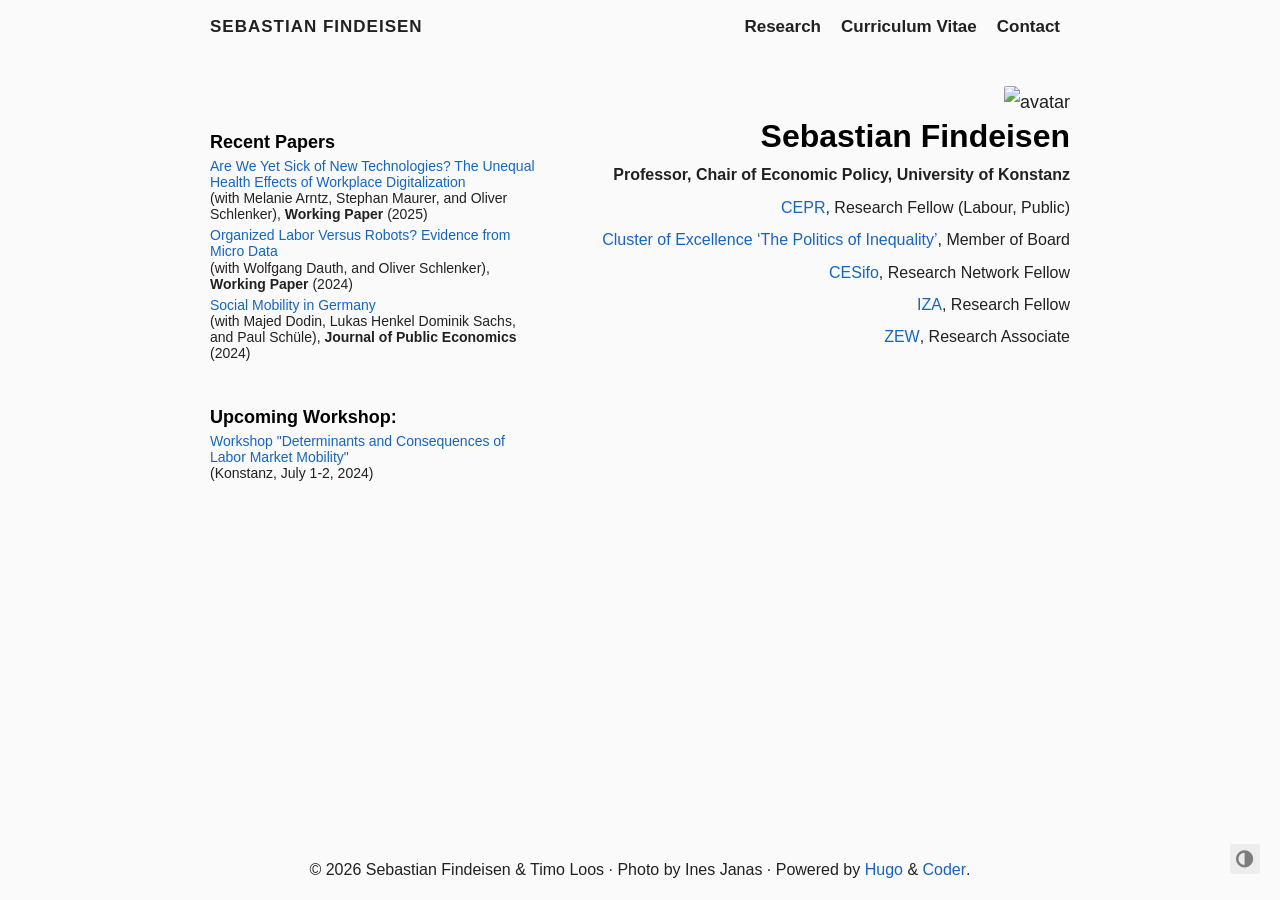
==== commit 04178c2c: "second update may" ====
--- a/index.html
+++ b/index.html
@@ -1,6 +1,6 @@
 <!DOCTYPE html>
 <html lang="en">
-  <head>
+  <head><script src="/livereload.js?mindelay=10&amp;v=2&amp;port=1313&amp;path=livereload" data-no-instant defer></script>
     <title>Sebastian Findeisen</title>
     <meta charset="utf-8">
 <meta name="viewport" content="width=device-width, initial-scale=1.0">
@@ -17,7 +17,7 @@
   <meta name="twitter:card" content="summary">
   <meta name="twitter:title" content="Sebastian Findeisen">
 
-<meta property="og:url" content="https://sfndsn.github.io/">
+<meta property="og:url" content="http://localhost:1313/">
   <meta property="og:site_name" content="Sebastian Findeisen">
   <meta property="og:title" content="Sebastian Findeisen">
   <meta property="og:locale" content="en_us">
@@ -26,7 +26,7 @@
 
 
 
-<link rel="canonical" href="https://sfndsn.github.io/">
+<link rel="canonical" href="http://localhost:1313/">
 
 
 <link rel="preload" href="/fonts/forkawesome-webfont.woff2?v=1.2.0" as="font" type="font/woff2" crossorigin>
@@ -34,7 +34,7 @@
 
   
   
-  <link rel="stylesheet" href="/css/coder.min.7817e12e348650ba4162dee575102028c101dd4b7c583c66bdfb39f7ec028f39.css" integrity="sha256-eBfhLjSGULpBYt7ldRAgKMEB3Ut8WDxmvfs59&#43;wCjzk=" crossorigin="anonymous" media="screen" />
+  <link rel="stylesheet" href="/css/coder.css" media="screen">
 
 
 
@@ -166,21 +166,21 @@
       <ul style="list-style-type: none; padding-left: 0; margin-top: 0; line-height: 1.5;">
         
         <li style="font-size: 14px; line-height: 1.15;">
-          <a style="color:rgb(21, 101, 192)" href="https://sfndsn.github.io/papers/diwabetechnostress.pdf">Are We Yet Sick of New Technologies? The Unequal Health Effects of Workplace Digitalization</a><br>
+          <a style="color:rgb(21, 101, 192)" href="http://localhost:1313/papers/diwabetechnostress.pdf">Are We Yet Sick of New Technologies? The Unequal Health Effects of Workplace Digitalization</a><br>
           (with Melanie Arntz, Stephan Maurer, and Oliver Schlenker), <b>Working Paper</b> (2025)
         </li>
         
 
         
         <li style="font-size: 14px; line-height: 1.15; margin-top: 5px;">
-          <a style="color:rgb(21, 101, 192)" href="https://sfndsn.github.io/papers/OrganizedLaborRobots.pdf">Organized Labor Versus Robots? Evidence from Micro Data</a><br>
+          <a style="color:rgb(21, 101, 192)" href="http://localhost:1313/papers/OrganizedLaborRobots.pdf">Organized Labor Versus Robots? Evidence from Micro Data</a><br>
           (with Wolfgang Dauth, and Oliver Schlenker), <b>Working Paper</b> (2024)
         </li>
             
         
         
         <li style="font-size: 14px; line-height: 1.15; margin-top: 5px;">
-          <a style="color:rgb(21, 101, 192)" href="https://sfndsn.github.io/papers/socialmobility.pdf">Social Mobility in Germany</a><br>
+          <a style="color:rgb(21, 101, 192)" href="http://localhost:1313/papers/socialmobility.pdf">Social Mobility in Germany</a><br>
           (with Majed Dodin, Lukas Henkel Dominik Sachs, and Paul Schüle), <b>Journal of Public Economics</b> (2024)
         </li>
         
@@ -189,14 +189,14 @@
 
       <h2 style="font-size: 18px; margin-bottom: 0;">Upcoming Workshop:</h2>
       <p style="font-size: 14px; line-height: 1.15; margin-top: 0;">
-        <a href="https://sfndsn.github.io/workshop/workshop.pdf" style="color:rgb(21, 101, 192)">Workshop &#34;Determinants and Consequences of Labor Market Mobility&#34;</a><br>
+        <a href="http://localhost:1313/workshop/workshop.pdf" style="color:rgb(21, 101, 192)">Workshop &#34;Determinants and Consequences of Labor Market Mobility&#34;</a><br>
         <span style="margin-top: 0;">(Konstanz, July 1-2, 2024)</span>
       </p>
     </div>
     <div id="right" class="flex-item-right">
       
       
-      <div style="margin-bottom: 0;"><img src="https://sfndsn.github.io/images/findeisen_dec24.jpg" alt="avatar"
+      <div style="margin-bottom: 0;"><img src="http://localhost:1313/images/findeisen_dec24.jpg" alt="avatar"
           style="width: 80%; height: auto; border-radius: 5%;" /></div>
       
       
@@ -231,7 +231,7 @@
 
   
   
-  <script src="/js/coder.min.236049395dc3682fb2719640872958e12f1f24067bb09c327b233e6290c7edac.js" integrity="sha256-I2BJOV3DaC&#43;ycZZAhylY4S8fJAZ7sJwyeyM&#43;YpDH7aw="></script>
+  <script src="/js/coder.js"></script>
   
 
   
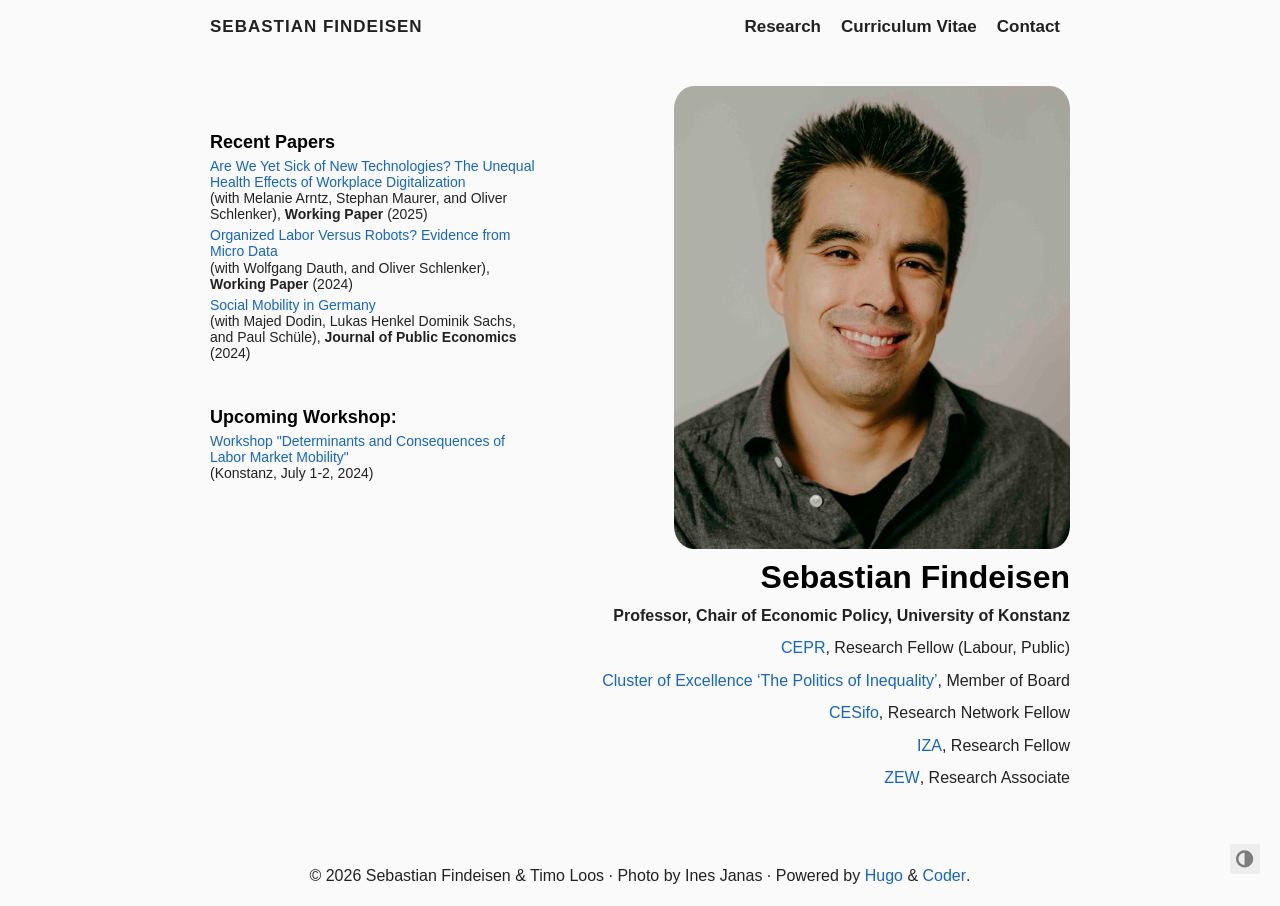
==== commit de7d3185: "Update index.html" ====
--- a/index.html
+++ b/index.html
@@ -196,10 +196,8 @@
     <div id="right" class="flex-item-right">
       
       
-      <div style="margin-bottom: 0;"><img src="http://localhost:1313/images/findeisen_dec24.jpg" alt="avatar"
+      <div style="margin-bottom: 0;"><img src="/images/findeisen_dec24.jpg" alt="avatar"
           style="width: 80%; height: auto; border-radius: 5%;" /></div>
-      
-      
       
       <h1 style="margin-top: 0; margin-bottom: 5px;">Sebastian Findeisen</h1>
       <p style="margin-top: 5px;" class="info-text"> 
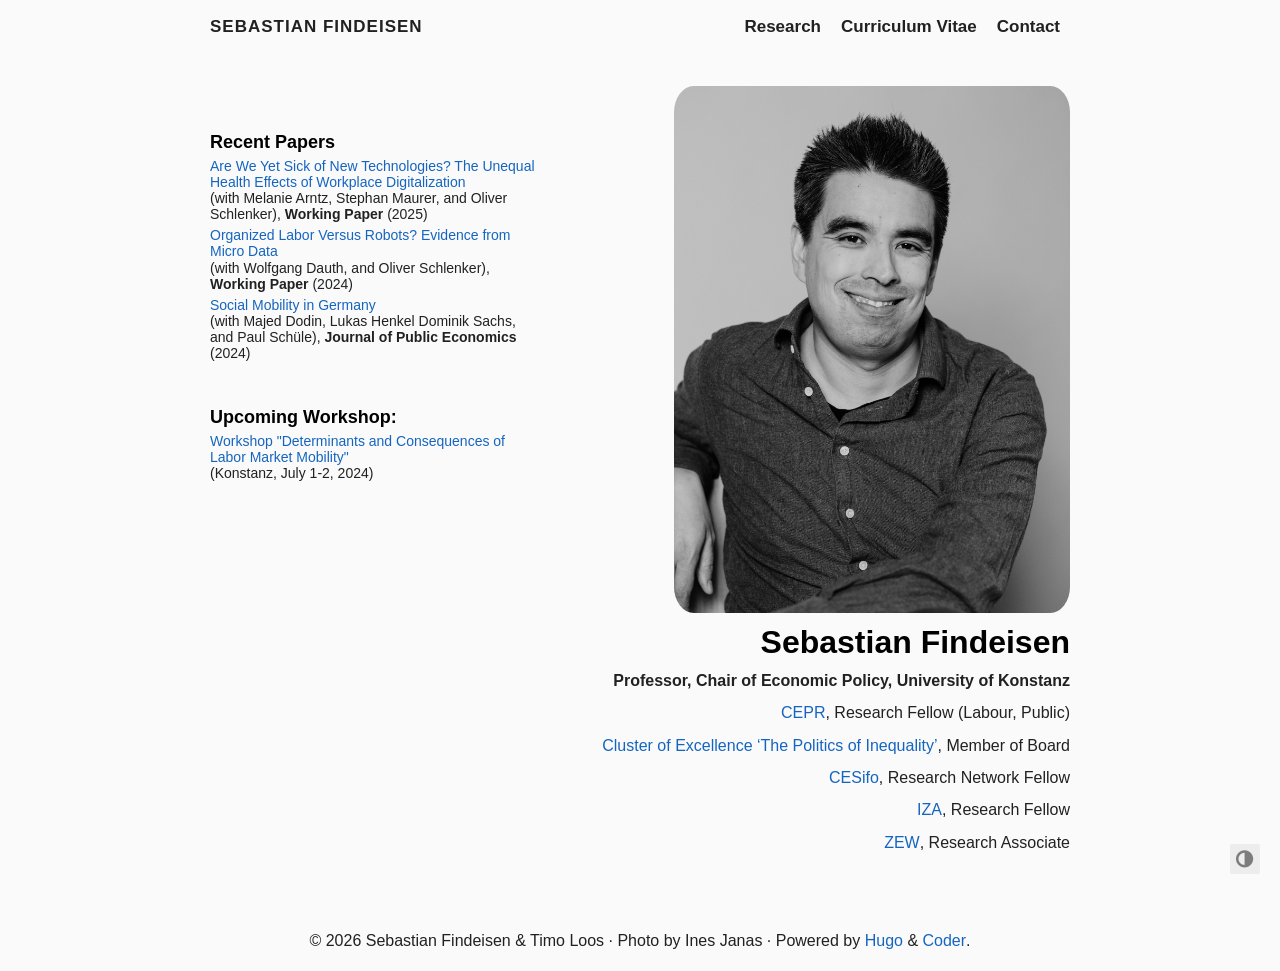
==== commit a768d1b7: "foto" ====
--- a/index.html
+++ b/index.html
@@ -196,7 +196,7 @@
     <div id="right" class="flex-item-right">
       
       
-      <div style="margin-bottom: 0;"><img src="/images/findeisen_dec24.jpg" alt="avatar"
+      <div style="margin-bottom: 0;"><img src="/images/foto_mayA.jpg" alt="avatar"
           style="width: 80%; height: auto; border-radius: 5%;" /></div>
       
       <h1 style="margin-top: 0; margin-bottom: 5px;">Sebastian Findeisen</h1>
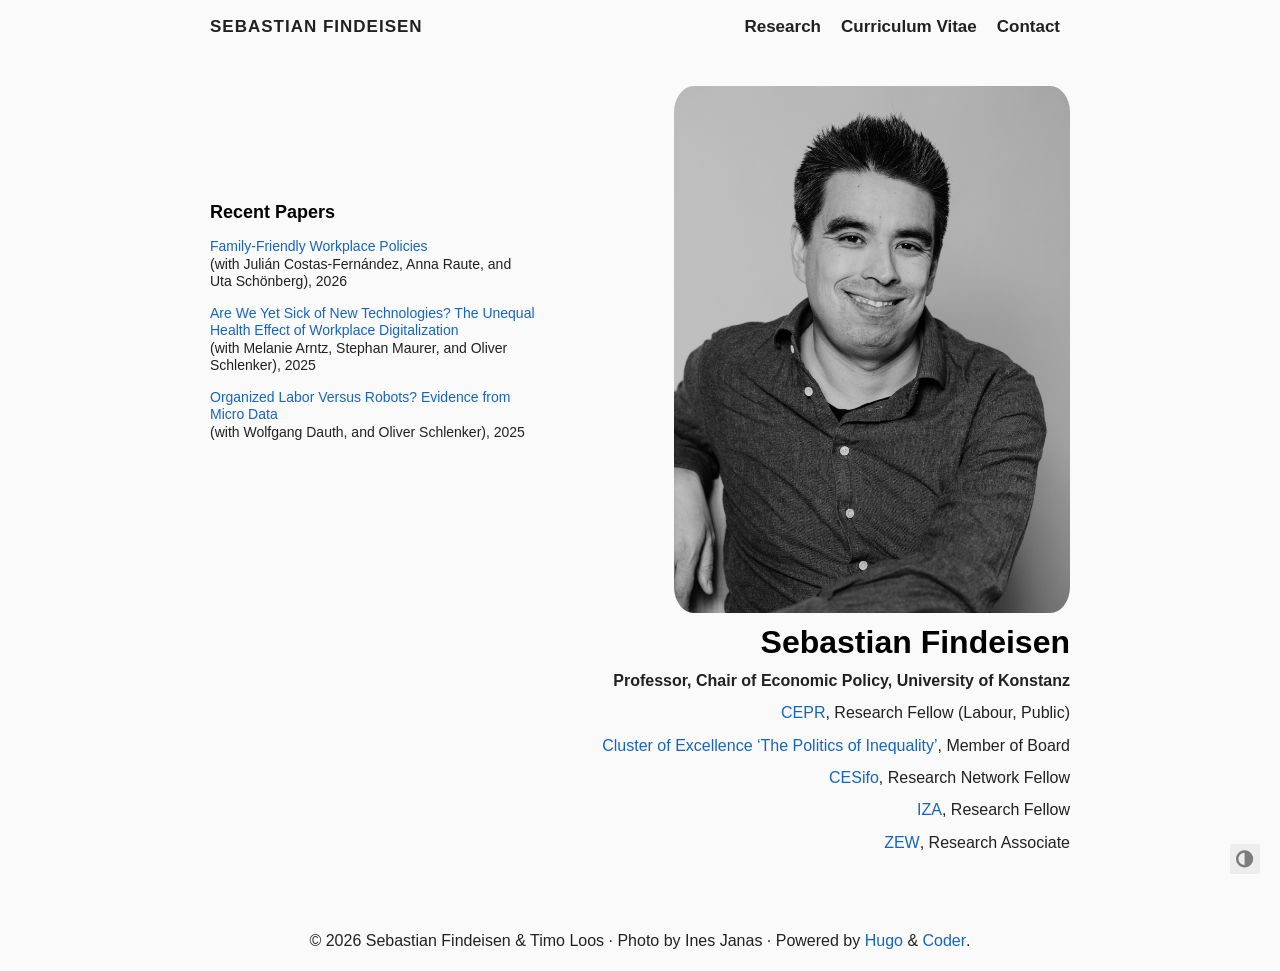
==== commit b3db882d: "Update index.html" ====
--- a/index.html
+++ b/index.html
@@ -127,7 +127,6 @@
     flex: 40%;
   }
 
-
   .flex-item-right {
     flex: 55%;
   }
@@ -139,10 +138,20 @@
     .flex-item-left {
       flex: 95%;
     }
+
+    #left {
+      padding-right: 0;
+      padding-top: 24px;
+    }
+
+    #right {
+      text-align: center;
+    }
   }
 
   #left {
     padding-right: 40px;
+    padding-top: 70px;
   }
 
   #right {
@@ -157,41 +166,50 @@
     font-size: medium;
     font-weight: normal;
   }
+
+  .recent-papers-title {
+    font-size: 18px;
+    margin-bottom: 10px;
+  }
+
+  .recent-papers-list {
+    list-style-type: none;
+    padding-left: 0;
+    margin-top: 0;
+    line-height: 1.5;
+  }
+
+  .recent-paper {
+    font-size: 14px;
+    line-height: 1.25;
+    margin-bottom: 14px;
+  }
+
+  .recent-paper:last-child {
+    margin-bottom: 0;
+  }
 </style>
 
 <div class="container">
   <div class="flex-container">
     <div id="left" class="flex-item-left">
-      <h2 style="font-size: 18px; margin-bottom: 0;">Recent Papers</h2>
-      <ul style="list-style-type: none; padding-left: 0; margin-top: 0; line-height: 1.5;">
-        
-        <li style="font-size: 14px; line-height: 1.15;">
-          <a style="color:rgb(21, 101, 192)" href="http://localhost:1313/papers/diwabetechnostress.pdf">Are We Yet Sick of New Technologies? The Unequal Health Effects of Workplace Digitalization</a><br>
-          (with Melanie Arntz, Stephan Maurer, and Oliver Schlenker), <b>Working Paper</b> (2025)
+      <h2 class="recent-papers-title">Recent Papers</h2>
+      <ul class="recent-papers-list">
+        <li class="recent-paper">
+          <a style="color:rgb(21, 101, 192)" href="http://localhost:1313/papers/Family_Friendly_Policies.pdf">Family-Friendly Workplace Policies</a><br>
+          (with Julián Costas-Fernández, Anna Raute, and Uta Schönberg), 2026
         </li>
-        
-
-        
-        <li style="font-size: 14px; line-height: 1.15; margin-top: 5px;">
+
+        <li class="recent-paper">
+          <a style="color:rgb(21, 101, 192)" href="http://localhost:1313/papers/diwabetechnostress.pdf">Are We Yet Sick of New Technologies? The Unequal Health Effect of Workplace Digitalization</a><br>
+          (with Melanie Arntz, Stephan Maurer, and Oliver Schlenker), 2025
+        </li>
+
+        <li class="recent-paper">
           <a style="color:rgb(21, 101, 192)" href="http://localhost:1313/papers/OrganizedLaborRobots.pdf">Organized Labor Versus Robots? Evidence from Micro Data</a><br>
-          (with Wolfgang Dauth, and Oliver Schlenker), <b>Working Paper</b> (2024)
+          (with Wolfgang Dauth, and Oliver Schlenker), 2025
         </li>
-            
-        
-        
-        <li style="font-size: 14px; line-height: 1.15; margin-top: 5px;">
-          <a style="color:rgb(21, 101, 192)" href="http://localhost:1313/papers/socialmobility.pdf">Social Mobility in Germany</a><br>
-          (with Majed Dodin, Lukas Henkel Dominik Sachs, and Paul Schüle), <b>Journal of Public Economics</b> (2024)
-        </li>
-        
-       
       </ul>
-
-      <h2 style="font-size: 18px; margin-bottom: 0;">Upcoming Workshop:</h2>
-      <p style="font-size: 14px; line-height: 1.15; margin-top: 0;">
-        <a href="http://localhost:1313/workshop/workshop.pdf" style="color:rgb(21, 101, 192)">Workshop &#34;Determinants and Consequences of Labor Market Mobility&#34;</a><br>
-        <span style="margin-top: 0;">(Konstanz, July 1-2, 2024)</span>
-      </p>
     </div>
     <div id="right" class="flex-item-right">
       
@@ -207,6 +225,7 @@
   </div>
 </div>
 
+
     </div>
 
     <footer class="footer">
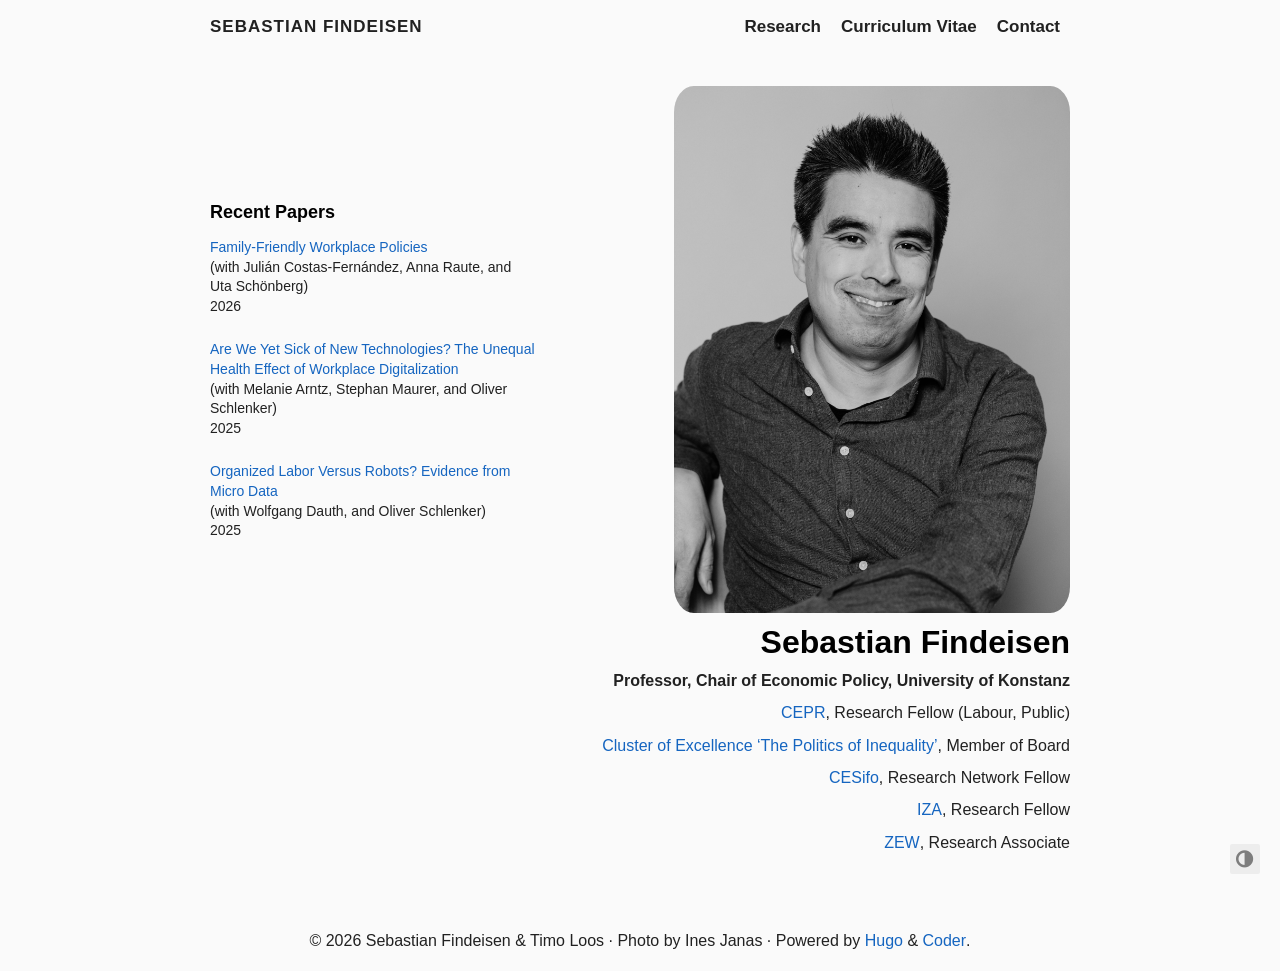
==== commit 0826a0be: "d d" ====
--- a/index.html
+++ b/index.html
@@ -1,6 +1,6 @@
 <!DOCTYPE html>
 <html lang="en">
-  <head><script src="/livereload.js?mindelay=10&amp;v=2&amp;port=1313&amp;path=livereload" data-no-instant defer></script>
+  <head>
     <title>Sebastian Findeisen</title>
     <meta charset="utf-8">
 <meta name="viewport" content="width=device-width, initial-scale=1.0">
@@ -14,19 +14,19 @@
 <meta name="keywords" content="">
 
 
-  <meta name="twitter:card" content="summary">
-  <meta name="twitter:title" content="Sebastian Findeisen">
-
-<meta property="og:url" content="http://localhost:1313/">
-  <meta property="og:site_name" content="Sebastian Findeisen">
-  <meta property="og:title" content="Sebastian Findeisen">
-  <meta property="og:locale" content="en_us">
-  <meta property="og:type" content="website">
-
-
-
-
-<link rel="canonical" href="http://localhost:1313/">
+	<meta name="twitter:card" content="summary">
+	<meta name="twitter:title" content="Sebastian Findeisen">
+
+<meta property="og:url" content="https://sfndsn.github.io/">
+	<meta property="og:site_name" content="Sebastian Findeisen">
+	<meta property="og:title" content="Sebastian Findeisen">
+	<meta property="og:locale" content="en_us">
+	<meta property="og:type" content="website">
+
+
+
+
+<link rel="canonical" href="https://sfndsn.github.io/">
 
 
 <link rel="preload" href="/fonts/forkawesome-webfont.woff2?v=1.2.0" as="font" type="font/woff2" crossorigin>
@@ -34,7 +34,7 @@
 
   
   
-  <link rel="stylesheet" href="/css/coder.css" media="screen">
+  <link rel="stylesheet" href="/css/coder.min.c4d7e93a158eda5a65b3df343745d2092a0a1e2170feeec909b8a89443903c6a.css" integrity="sha256-xNfpOhWO2lpls980N0XSCSoKHiFw/u7JCbiolEOQPGo=" crossorigin="anonymous" media="screen" />
 
 
 
@@ -61,7 +61,7 @@
 <link rel="alternate" type="application/rss+xml" href="/index.xml" title="Sebastian Findeisen" />
 
 
-<meta name="generator" content="Hugo 0.161.1">
+<meta name="generator" content="Hugo 0.167.0">
 
 
 
@@ -131,12 +131,53 @@
     flex: 55%;
   }
 
-   
+  #left {
+    padding-right: 40px;
+    padding-top: 70px;
+  }
+
+  #right {
+    text-align: right;
+  }
+
+  .about {
+    text-align: left;
+  }
+
+  .info-text {
+    font-size: medium;
+    font-weight: normal;
+  }
+
+  .recent-papers-title {
+    font-size: 18px;
+    margin-bottom: 10px;
+  }
+
+  .recent-papers-list {
+    list-style-type: none;
+    padding-left: 0;
+    margin-top: 0;
+  }
+
+  .recent-paper {
+    font-size: 14px;
+    line-height: 1.4;
+    margin-bottom: 24px;
+  }
+
+  .recent-paper:last-child {
+    margin-bottom: 0;
+  }
+
+  .recent-paper-title {
+    color: rgb(21, 101, 192);
+  }
+
   @media (max-width: 720px) {
-
     .flex-item-right,
     .flex-item-left {
-      flex: 95%;
+      flex: 100%;
     }
 
     #left {
@@ -148,73 +189,51 @@
       text-align: center;
     }
   }
-
-  #left {
-    padding-right: 40px;
-    padding-top: 70px;
-  }
-
-  #right {
-    text-align: right;
-  }
-
-  .about {
-    text-align: left;
-  }
-
-  .info-text {
-    font-size: medium;
-    font-weight: normal;
-  }
-
-  .recent-papers-title {
-    font-size: 18px;
-    margin-bottom: 10px;
-  }
-
-  .recent-papers-list {
-    list-style-type: none;
-    padding-left: 0;
-    margin-top: 0;
-    line-height: 1.5;
-  }
-
-  .recent-paper {
-    font-size: 14px;
-    line-height: 1.25;
-    margin-bottom: 14px;
-  }
-
-  .recent-paper:last-child {
-    margin-bottom: 0;
-  }
 </style>
+
+
+
+
+  
+  
+
 
 <div class="container">
   <div class="flex-container">
     <div id="left" class="flex-item-left">
       <h2 class="recent-papers-title">Recent Papers</h2>
       <ul class="recent-papers-list">
+        
         <li class="recent-paper">
-          <a style="color:rgb(21, 101, 192)" href="http://localhost:1313/papers/Family_Friendly_Policies.pdf">Family-Friendly Workplace Policies</a><br>
-          (with Julián Costas-Fernández, Anna Raute, and Uta Schönberg), 2026
+          
+          <a class="recent-paper-title" href="/papers/Family_Friendly_Policies.pdf">Family-Friendly Workplace Policies</a><br>
+          
+          (with Julián Costas-Fernández, Anna Raute, and Uta Schönberg)<br>
+          2026
         </li>
-
+        
         <li class="recent-paper">
-          <a style="color:rgb(21, 101, 192)" href="http://localhost:1313/papers/diwabetechnostress.pdf">Are We Yet Sick of New Technologies? The Unequal Health Effect of Workplace Digitalization</a><br>
-          (with Melanie Arntz, Stephan Maurer, and Oliver Schlenker), 2025
+          
+          <a class="recent-paper-title" href="/papers/diwabetechnostress.pdf">Are We Yet Sick of New Technologies? The Unequal Health Effect of Workplace Digitalization</a><br>
+          
+          (with Melanie Arntz, Stephan Maurer, and Oliver Schlenker)<br>
+          2025
         </li>
-
+        
         <li class="recent-paper">
-          <a style="color:rgb(21, 101, 192)" href="http://localhost:1313/papers/OrganizedLaborRobots.pdf">Organized Labor Versus Robots? Evidence from Micro Data</a><br>
-          (with Wolfgang Dauth, and Oliver Schlenker), 2025
+          
+          <a class="recent-paper-title" href="/papers/OrganizedLaborRobots.pdf">Organized Labor Versus Robots? Evidence from Micro Data</a><br>
+          
+          (with Wolfgang Dauth, and Oliver Schlenker)<br>
+          2025
         </li>
+        
       </ul>
     </div>
     <div id="right" class="flex-item-right">
       
       
-      <div style="margin-bottom: 0;"><img src="/images/foto_mayA.jpg" alt="avatar"
+      <div style="margin-bottom: 0;"><img src="/images/foto_mayA.jpg" alt="Sebastian Findeisen"
           style="width: 80%; height: auto; border-radius: 5%;" /></div>
       
       <h1 style="margin-top: 0; margin-bottom: 5px;">Sebastian Findeisen</h1>
@@ -248,7 +267,7 @@
 
   
   
-  <script src="/js/coder.js"></script>
+  <script src="/js/coder.min.236049395dc3682fb2719640872958e12f1f24067bb09c327b233e6290c7edac.js" integrity="sha256-I2BJOV3DaC&#43;ycZZAhylY4S8fJAZ7sJwyeyM&#43;YpDH7aw="></script>
   
 
   
--- a/css/coder.min.c4d7e93a158eda5a65b3df343745d2092a0a1e2170feeec909b8a89443903c6a.css
+++ b/css/coder.min.c4d7e93a158eda5a65b3df343745d2092a0a1e2170feeec909b8a89443903c6a.css
@@ -0,0 +1,6 @@
+@charset "UTF-8";/*!normalize.css v8.0.1 | MIT License | github.com/necolas/normalize.css*/html{line-height:1.15;-webkit-text-size-adjust:100%}body{margin:0}main{display:block}h1{font-size:2em;margin:.67em 0}hr{box-sizing:content-box;height:0;overflow:visible}pre{font-family:monospace,monospace;font-size:1em}a{background-color:transparent;word-wrap:break-word}abbr[title]{border-bottom:none;text-decoration:underline;text-decoration:underline dotted}b,strong{font-weight:bolder}code,kbd,samp{font-family:monospace,monospace;font-size:1em}small{font-size:80%}sub,sup{font-size:75%;line-height:0;position:relative;vertical-align:baseline}sub{bottom:-.25em}sup{top:-.5em}img{border-style:none}button,input,optgroup,select,textarea{font-family:inherit;font-size:100%;line-height:1.15;margin:0}button,input{overflow:visible}button,select{text-transform:none}button,[type=button],[type=reset],[type=submit]{-webkit-appearance:button}button::-moz-focus-inner,[type=button]::-moz-focus-inner,[type=reset]::-moz-focus-inner,[type=submit]::-moz-focus-inner{border-style:none;padding:0}button:-moz-focusring,[type=button]:-moz-focusring,[type=reset]:-moz-focusring,[type=submit]:-moz-focusring{outline:1px dotted ButtonText}fieldset{padding:.35em .75em .625em}legend{box-sizing:border-box;color:inherit;display:table;max-width:100%;padding:0;white-space:normal}progress{vertical-align:baseline}textarea{overflow:auto}[type=checkbox],[type=radio]{box-sizing:border-box;padding:0}[type=number]::-webkit-inner-spin-button,[type=number]::-webkit-outer-spin-button{height:auto}[type=search]{-webkit-appearance:textfield;outline-offset:-2px}[type=search]::-webkit-search-decoration{-webkit-appearance:none}::-webkit-file-upload-button{-webkit-appearance:button;font:inherit}details{display:block}summary{display:list-item}template{display:none}[hidden]{display:none}/*!Fork Awesome 1.2.0
+License - https://forkaweso.me/Fork-Awesome/license
+Copyright 2018 Dave Gandy & Fork Awesome
+Permission is hereby granted, free of charge, to any person obtaining a copy of this software and associated documentation files (the "Software"), to deal in the Software without restriction, including without limitation the rights to use, copy, modify, merge, publish, distribute, sublicense, and/or sell copies of the Software, and to permit persons to whom the Software is furnished to do so, subject to the following conditions:
+The above copyright notice and this permission notice shall be included in all copies or substantial portions of the Software.
+THE SOFTWARE IS PROVIDED "AS IS", WITHOUT WARRANTY OF ANY KIND, EXPRESS OR IMPLIED, INCLUDING BUT NOT LIMITED TO THE WARRANTIES OF MERCHANTABILITY, FITNESS FOR A PARTICULAR PURPOSE AND NONINFRINGEMENT. IN NO EVENT SHALL THE AUTHORS OR COPYRIGHT HOLDERS BE LIABLE FOR ANY CLAIM, DAMAGES OR OTHER LIABILITY, WHETHER IN AN ACTION OF CONTRACT, TORT OR OTHERWISE, ARISING FROM, OUT OF OR IN CONNECTION WITH THE SOFTWARE OR THE USE OR OTHER DEALINGS IN THE SOFTWARE.*/@font-face{font-family:forkawesome;src:url(../fonts/forkawesome-webfont.eot?v=1.2.0);src:url(../fonts/forkawesome-webfont.eot?#iefix&v=1.2.0)format("embedded-opentype"),url(../fonts/forkawesome-webfont.woff2?v=1.2.0)format("woff2"),url(../fonts/forkawesome-webfont.woff?v=1.2.0)format("woff"),url(../fonts/forkawesome-webfont.ttf?v=1.2.0)format("truetype"),url(../fonts/forkawesome-webfont.svg?v=1.2.0#forkawesomeregular)format("svg");font-weight:400;font-style:normal;font-display:block}.fa{display:inline-block;font:14px/1 ForkAwesome;font-size:inherit;text-rendering:auto;-webkit-font-smoothing:antialiased;-moz-osx-font-smoothing:grayscale}.fa-lg{font-size:1.33333333em;line-height:.75em;vertical-align:-15%}.fa-2x{font-size:2em}.fa-3x{font-size:3em}.fa-4x{font-size:4em}.fa-5x{font-size:5em}.fa-fw{width:1.28571429em;text-align:center}.fa-ul{padding-left:0;margin-left:2.14285714em;list-style-type:none}.fa-ul>li{position:relative}.fa-li{position:absolute;left:-2.14285714em;width:2.14285714em;top:.14285714em;text-align:center}.fa-li.fa-lg{left:-1.85714286em}.fa-border{padding:.2em .25em .15em;border:solid .08em #eee;border-radius:.1em}.fa-pull-left{float:left}.fa-pull-right{float:right}.fa.fa-pull-left{margin-right:.3em}.fa.fa-pull-right{margin-left:.3em}.pull-right{float:right}.pull-left{float:left}.fa.pull-left{margin-right:.3em}.fa.pull-right{margin-left:.3em}.fa-spin{-webkit-animation:fa-spin 2s infinite linear;animation:fa-spin 2s infinite linear}.fa-pulse{-webkit-animation:fa-spin 1s infinite steps(8);animation:fa-spin 1s infinite steps(8)}@-webkit-keyframes fa-spin{0%{-webkit-transform:rotate(0);transform:rotate(0)}100%{-webkit-transform:rotate(359deg);transform:rotate(359deg)}}@keyframes fa-spin{0%{-webkit-transform:rotate(0);transform:rotate(0)}100%{-webkit-transform:rotate(359deg);transform:rotate(359deg)}}.fa-rotate-90{-ms-filter:"progid:DXImageTransform.Microsoft.BasicImage(rotation=1)";-webkit-transform:rotate(90deg);-ms-transform:rotate(90deg);transform:rotate(90deg)}.fa-rotate-180{-ms-filter:"progid:DXImageTransform.Microsoft.BasicImage(rotation=2)";-webkit-transform:rotate(180deg);-ms-transform:rotate(180deg);transform:rotate(180deg)}.fa-rotate-270{-ms-filter:"progid:DXImageTransform.Microsoft.BasicImage(rotation=3)";-webkit-transform:rotate(270deg);-ms-transform:rotate(270deg);transform:rotate(270deg)}.fa-flip-horizontal{-ms-filter:"progid:DXImageTransform.Microsoft.BasicImage(rotation=0, mirror=1)";-webkit-transform:scale(-1,1);-ms-transform:scale(-1,1);transform:scale(-1,1)}.fa-flip-vertical{-ms-filter:"progid:DXImageTransform.Microsoft.BasicImage(rotation=2, mirror=1)";-webkit-transform:scale(1,-1);-ms-transform:scale(1,-1);transform:scale(1,-1)}:root .fa-rotate-90,:root .fa-rotate-180,:root .fa-rotate-270,:root .fa-flip-horizontal,:root .fa-flip-vertical{filter:none}.fa-stack{position:relative;display:inline-block;width:2em;height:2em;line-height:2em;vertical-align:middle}.fa-stack-1x,.fa-stack-2x{position:absolute;left:0;width:100%;text-align:center}.fa-stack-1x{line-height:inherit}.fa-stack-2x{font-size:2em}.fa-inverse{color:#fff}.fa-glass:before{content:"\f000"}.fa-music:before{content:"\f001"}.fa-search:before{content:"\f002"}.fa-envelope-o:before{content:"\f003"}.fa-heart:before{content:"\f004"}.fa-star:before{content:"\f005"}.fa-star-o:before{content:"\f006"}.fa-user:before{content:"\f007"}.fa-film:before{content:"\f008"}.fa-th-large:before{content:"\f009"}.fa-th:before{content:"\f00a"}.fa-th-list:before{content:"\f00b"}.fa-check:before{content:"\f00c"}.fa-remove:before,.fa-close:before,.fa-times:before{content:"\f00d"}.fa-search-plus:before{content:"\f00e"}.fa-search-minus:before{content:"\f010"}.fa-power-off:before{content:"\f011"}.fa-signal:before{content:"\f012"}.fa-gear:before,.fa-cog:before{content:"\f013"}.fa-trash-o:before{content:"\f014"}.fa-home:before{content:"\f015"}.fa-file-o:before{content:"\f016"}.fa-clock-o:before{content:"\f017"}.fa-road:before{content:"\f018"}.fa-download:before{content:"\f019"}.fa-arrow-circle-o-down:before{content:"\f01a"}.fa-arrow-circle-o-up:before{content:"\f01b"}.fa-inbox:before{content:"\f01c"}.fa-play-circle-o:before{content:"\f01d"}.fa-rotate-right:before,.fa-repeat:before{content:"\f01e"}.fa-sync:before,.fa-refresh:before{content:"\f021"}.fa-list-alt:before{content:"\f022"}.fa-lock:before{content:"\f023"}.fa-flag:before{content:"\f024"}.fa-headphones:before{content:"\f025"}.fa-volume-off:before{content:"\f026"}.fa-volume-down:before{content:"\f027"}.fa-volume-up:before{content:"\f028"}.fa-qrcode:before{content:"\f029"}.fa-barcode:before{content:"\f02a"}.fa-tag:before{content:"\f02b"}.fa-tags:before{content:"\f02c"}.fa-book:before{content:"\f02d"}.fa-bookmark:before{content:"\f02e"}.fa-print:before{content:"\f02f"}.fa-camera:before{content:"\f030"}.fa-font:before{content:"\f031"}.fa-bold:before{content:"\f032"}.fa-italic:before{content:"\f033"}.fa-text-height:before{content:"\f034"}.fa-text-width:before{content:"\f035"}.fa-align-left:before{content:"\f036"}.fa-align-center:before{content:"\f037"}.fa-align-right:before{content:"\f038"}.fa-align-justify:before{content:"\f039"}.fa-list:before{content:"\f03a"}.fa-dedent:before,.fa-outdent:before{content:"\f03b"}.fa-indent:before{content:"\f03c"}.fa-video:before,.fa-video-camera:before{content:"\f03d"}.fa-photo:before,.fa-image:before,.fa-picture-o:before{content:"\f03e"}.fa-pencil:before{content:"\f040"}.fa-map-marker:before{content:"\f041"}.fa-adjust:before{content:"\f042"}.fa-tint:before{content:"\f043"}.fa-edit:before,.fa-pencil-square-o:before{content:"\f044"}.fa-share-square-o:before{content:"\f045"}.fa-check-square-o:before{content:"\f046"}.fa-arrows:before{content:"\f047"}.fa-step-backward:before{content:"\f048"}.fa-fast-backward:before{content:"\f049"}.fa-backward:before{content:"\f04a"}.fa-play:before{content:"\f04b"}.fa-pause:before{content:"\f04c"}.fa-stop:before{content:"\f04d"}.fa-forward:before{content:"\f04e"}.fa-fast-forward:before{content:"\f050"}.fa-step-forward:before{content:"\f051"}.fa-eject:before{content:"\f052"}.fa-chevron-left:before{content:"\f053"}.fa-chevron-right:before{content:"\f054"}.fa-plus-circle:before{content:"\f055"}.fa-minus-circle:before{content:"\f056"}.fa-times-circle:before{content:"\f057"}.fa-check-circle:before{content:"\f058"}.fa-question-circle:before{content:"\f059"}.fa-info-circle:before{content:"\f05a"}.fa-crosshairs:before{content:"\f05b"}.fa-times-circle-o:before{content:"\f05c"}.fa-check-circle-o:before{content:"\f05d"}.fa-ban:before{content:"\f05e"}.fa-arrow-left:before{content:"\f060"}.fa-arrow-right:before{content:"\f061"}.fa-arrow-up:before{content:"\f062"}.fa-arrow-down:before{content:"\f063"}.fa-mail-forward:before,.fa-share:before{content:"\f064"}.fa-expand:before{content:"\f065"}.fa-compress:before{content:"\f066"}.fa-plus:before{content:"\f067"}.fa-minus:before{content:"\f068"}.fa-asterisk:before{content:"\f069"}.fa-exclamation-circle:before{content:"\f06a"}.fa-gift:before{content:"\f06b"}.fa-leaf:before{content:"\f06c"}.fa-fire:before{content:"\f06d"}.fa-eye:before{content:"\f06e"}.fa-eye-slash:before{content:"\f070"}.fa-warning:before,.fa-exclamation-triangle:before{content:"\f071"}.fa-plane:before{content:"\f072"}.fa-calendar:before{content:"\f073"}.fa-random:before{content:"\f074"}.fa-comment:before{content:"\f075"}.fa-magnet:before{content:"\f076"}.fa-chevron-up:before{content:"\f077"}.fa-chevron-down:before{content:"\f078"}.fa-retweet:before{content:"\f079"}.fa-shopping-cart:before{content:"\f07a"}.fa-folder:before{content:"\f07b"}.fa-folder-open:before{content:"\f07c"}.fa-arrows-v:before{content:"\f07d"}.fa-arrows-h:before{content:"\f07e"}.fa-bar-chart-o:before,.fa-bar-chart:before{content:"\f080"}.fa-twitter-square:before{content:"\f081"}.fa-facebook-square:before{content:"\f082"}.fa-camera-retro:before{content:"\f083"}.fa-key:before{content:"\f084"}.fa-gears:before,.fa-cogs:before{content:"\f085"}.fa-comments:before{content:"\f086"}.fa-thumbs-o-up:before{content:"\f087"}.fa-thumbs-o-down:before{content:"\f088"}.fa-star-half:before{content:"\f089"}.fa-heart-o:before{content:"\f08a"}.fa-sign-out:before{content:"\f08b"}.fa-linkedin-square:before{content:"\f08c"}.fa-thumb-tack:before{content:"\f08d"}.fa-external-link:before{content:"\f08e"}.fa-sign-in:before{content:"\f090"}.fa-trophy:before{content:"\f091"}.fa-github-square:before{content:"\f092"}.fa-upload:before{content:"\f093"}.fa-lemon-o:before{content:"\f094"}.fa-phone:before{content:"\f095"}.fa-square-o:before{content:"\f096"}.fa-bookmark-o:before{content:"\f097"}.fa-phone-square:before{content:"\f098"}.fa-twitter:before{content:"\f099"}.fa-facebook-f:before,.fa-facebook:before{content:"\f09a"}.fa-github:before{content:"\f09b"}.fa-unlock:before{content:"\f09c"}.fa-credit-card:before{content:"\f09d"}.fa-feed:before,.fa-rss:before{content:"\f09e"}.fa-hdd-o:before{content:"\f0a0"}.fa-bullhorn:before{content:"\f0a1"}.fa-bell-o:before{content:"\f0f3"}.fa-certificate:before{content:"\f0a3"}.fa-hand-o-right:before{content:"\f0a4"}.fa-hand-o-left:before{content:"\f0a5"}.fa-hand-o-up:before{content:"\f0a6"}.fa-hand-o-down:before{content:"\f0a7"}.fa-arrow-circle-left:before{content:"\f0a8"}.fa-arrow-circle-right:before{content:"\f0a9"}.fa-arrow-circle-up:before{content:"\f0aa"}.fa-arrow-circle-down:before{content:"\f0ab"}.fa-globe:before{content:"\f0ac"}.fa-globe-e:before{content:"\f304"}.fa-globe-w:before{content:"\f305"}.fa-wrench:before{content:"\f0ad"}.fa-tasks:before{content:"\f0ae"}.fa-filter:before{content:"\f0b0"}.fa-briefcase:before{content:"\f0b1"}.fa-arrows-alt:before{content:"\f0b2"}.fa-community:before,.fa-group:before,.fa-users:before{content:"\f0c0"}.fa-chain:before,.fa-link:before{content:"\f0c1"}.fa-cloud:before{content:"\f0c2"}.fa-flask:before{content:"\f0c3"}.fa-cut:before,.fa-scissors:before{content:"\f0c4"}.fa-copy:before,.fa-files-o:before{content:"\f0c5"}.fa-paperclip:before{content:"\f0c6"}.fa-save:before,.fa-floppy-o:before{content:"\f0c7"}.fa-square:before{content:"\f0c8"}.fa-navicon:before,.fa-reorder:before,.fa-bars:before{content:"\f0c9"}.fa-list-ul:before{content:"\f0ca"}.fa-list-ol:before{content:"\f0cb"}.fa-strikethrough:before{content:"\f0cc"}.fa-underline:before{content:"\f0cd"}.fa-table:before{content:"\f0ce"}.fa-magic:before{content:"\f0d0"}.fa-truck:before{content:"\f0d1"}.fa-pinterest:before{content:"\f0d2"}.fa-pinterest-square:before{content:"\f0d3"}.fa-google-plus-square:before{content:"\f0d4"}.fa-google-plus-g:before,.fa-google-plus:before{content:"\f0d5"}.fa-money:before{content:"\f0d6"}.fa-caret-down:before{content:"\f0d7"}.fa-caret-up:before{content:"\f0d8"}.fa-caret-left:before{content:"\f0d9"}.fa-caret-right:before{content:"\f0da"}.fa-columns:before{content:"\f0db"}.fa-unsorted:before,.fa-sort:before{content:"\f0dc"}.fa-sort-down:before,.fa-sort-desc:before{content:"\f0dd"}.fa-sort-up:before,.fa-sort-asc:before{content:"\f0de"}.fa-envelope:before{content:"\f0e0"}.fa-linkedin:before{content:"\f0e1"}.fa-rotate-left:before,.fa-undo:before{content:"\f0e2"}.fa-legal:before,.fa-gavel:before{content:"\f0e3"}.fa-dashboard:before,.fa-tachometer:before{content:"\f0e4"}.fa-comment-o:before{content:"\f0e5"}.fa-comments-o:before{content:"\f0e6"}.fa-flash:before,.fa-bolt:before{content:"\f0e7"}.fa-sitemap:before{content:"\f0e8"}.fa-umbrella:before{content:"\f0e9"}.fa-paste:before,.fa-clipboard:before{content:"\f0ea"}.fa-lightbulb-o:before{content:"\f0eb"}.fa-exchange:before{content:"\f0ec"}.fa-cloud-download:before{content:"\f0ed"}.fa-cloud-upload:before{content:"\f0ee"}.fa-user-md:before{content:"\f0f0"}.fa-stethoscope:before{content:"\f0f1"}.fa-suitcase:before{content:"\f0f2"}.fa-bell:before{content:"\f0a2"}.fa-coffee:before{content:"\f0f4"}.fa-utensils:before,.fa-cutlery:before{content:"\f0f5"}.fa-file-text-o:before{content:"\f0f6"}.fa-building-o:before{content:"\f0f7"}.fa-hospital-o:before{content:"\f0f8"}.fa-ambulance:before{content:"\f0f9"}.fa-medkit:before{content:"\f0fa"}.fa-fighter-jet:before{content:"\f0fb"}.fa-beer:before{content:"\f0fc"}.fa-h-square:before{content:"\f0fd"}.fa-plus-square:before{content:"\f0fe"}.fa-angle-double-left:before{content:"\f100"}.fa-angle-double-right:before{content:"\f101"}.fa-angle-double-up:before{content:"\f102"}.fa-angle-double-down:before{content:"\f103"}.fa-angle-left:before{content:"\f104"}.fa-angle-right:before{content:"\f105"}.fa-angle-up:before{content:"\f106"}.fa-angle-down:before{content:"\f107"}.fa-desktop:before{content:"\f108"}.fa-laptop:before{content:"\f109"}.fa-tablet:before{content:"\f10a"}.fa-mobile-phone:before,.fa-mobile:before{content:"\f10b"}.fa-circle-o:before{content:"\f10c"}.fa-quote-left:before{content:"\f10d"}.fa-quote-right:before{content:"\f10e"}.fa-spinner:before{content:"\f110"}.fa-circle:before{content:"\f111"}.fa-mail-reply:before,.fa-reply:before{content:"\f112"}.fa-github-alt:before{content:"\f113"}.fa-folder-o:before{content:"\f114"}.fa-folder-open-o:before{content:"\f115"}.fa-smile-o:before{content:"\f118"}.fa-frown-o:before{content:"\f119"}.fa-meh-o:before{content:"\f11a"}.fa-gamepad:before{content:"\f11b"}.fa-keyboard-o:before{content:"\f11c"}.fa-flag-o:before{content:"\f11d"}.fa-flag-checkered:before{content:"\f11e"}.fa-terminal:before{content:"\f120"}.fa-code:before{content:"\f121"}.fa-mail-reply-all:before,.fa-reply-all:before{content:"\f122"}.fa-star-half-empty:before,.fa-star-half-full:before,.fa-star-half-o:before{content:"\f123"}.fa-location-arrow:before{content:"\f124"}.fa-crop:before{content:"\f125"}.fa-code-fork:before{content:"\f126"}.fa-unlink:before,.fa-chain-broken:before{content:"\f127"}.fa-question:before{content:"\f128"}.fa-info:before{content:"\f129"}.fa-exclamation:before{content:"\f12a"}.fa-superscript:before{content:"\f12b"}.fa-subscript:before{content:"\f12c"}.fa-eraser:before{content:"\f12d"}.fa-puzzle-piece:before{content:"\f12e"}.fa-microphone:before{content:"\f130"}.fa-microphone-slash:before{content:"\f131"}.fa-shield:before{content:"\f132"}.fa-calendar-o:before{content:"\f133"}.fa-fire-extinguisher:before{content:"\f134"}.fa-rocket:before{content:"\f135"}.fa-maxcdn:before{content:"\f136"}.fa-chevron-circle-left:before{content:"\f137"}.fa-chevron-circle-right:before{content:"\f138"}.fa-chevron-circle-up:before{content:"\f139"}.fa-chevron-circle-down:before{content:"\f13a"}.fa-html5:before{content:"\f13b"}.fa-css3:before{content:"\f13c"}.fa-anchor:before{content:"\f13d"}.fa-unlock-alt:before{content:"\f13e"}.fa-bullseye:before{content:"\f140"}.fa-ellipsis-h:before{content:"\f141"}.fa-ellipsis-v:before{content:"\f142"}.fa-rss-square:before{content:"\f143"}.fa-play-circle:before{content:"\f144"}.fa-ticket:before{content:"\f145"}.fa-minus-square:before{content:"\f146"}.fa-minus-square-o:before{content:"\f147"}.fa-level-up:before{content:"\f148"}.fa-level-down:before{content:"\f149"}.fa-check-square:before{content:"\f14a"}.fa-pencil-square:before{content:"\f14b"}.fa-external-link-square:before{content:"\f14c"}.fa-share-square:before{content:"\f14d"}.fa-compass:before{content:"\f14e"}.fa-toggle-down:before,.fa-caret-square-o-down:before{content:"\f150"}.fa-toggle-up:before,.fa-caret-square-o-up:before{content:"\f151"}.fa-toggle-right:before,.fa-caret-square-o-right:before{content:"\f152"}.fa-euro:before,.fa-eur:before{content:"\f153"}.fa-pound:before,.fa-gbp:before{content:"\f154"}.fa-dollar:before,.fa-usd:before{content:"\f155"}.fa-rupee:before,.fa-inr:before{content:"\f156"}.fa-cny:before,.fa-rmb:before,.fa-yen:before,.fa-jpy:before{content:"\f157"}.fa-ruble:before,.fa-rouble:before,.fa-rub:before{content:"\f158"}.fa-won:before,.fa-krw:before{content:"\f159"}.fa-bitcoin:before,.fa-btc:before{content:"\f15a"}.fa-file:before{content:"\f15b"}.fa-file-text:before{content:"\f15c"}.fa-sort-alpha-down:before,.fa-sort-alpha-asc:before{content:"\f15d"}.fa-sort-alpha-up:before,.fa-sort-alpha-desc:before{content:"\f15e"}.fa-sort-amount-down:before,.fa-sort-amount-asc:before{content:"\f160"}.fa-sort-amount-up:before,.fa-sort-amount-desc:before{content:"\f161"}.fa-sort-numeric-down:before,.fa-sort-numeric-asc:before{content:"\f162"}.fa-sort-numeric-up:before,.fa-sort-numeric-desc:before{content:"\f163"}.fa-thumbs-up:before{content:"\f164"}.fa-thumbs-down:before{content:"\f165"}.fa-youtube-square:before{content:"\f166"}.fa-youtube:before{content:"\f167"}.fa-xing:before{content:"\f168"}.fa-xing-square:before{content:"\f169"}.fa-youtube-play:before{content:"\f16a"}.fa-dropbox:before{content:"\f16b"}.fa-stack-overflow:before{content:"\f16c"}.fa-instagram:before{content:"\f16d"}.fa-flickr:before{content:"\f16e"}.fa-adn:before{content:"\f170"}.fa-bitbucket:before{content:"\f171"}.fa-bitbucket-square:before{content:"\f172"}.fa-tumblr:before{content:"\f173"}.fa-tumblr-square:before{content:"\f174"}.fa-long-arrow-down:before{content:"\f175"}.fa-long-arrow-up:before{content:"\f176"}.fa-long-arrow-left:before{content:"\f177"}.fa-long-arrow-right:before{content:"\f178"}.fa-apple:before{content:"\f179"}.fa-windows:before{content:"\f17a"}.fa-android:before{content:"\f17b"}.fa-linux:before{content:"\f17c"}.fa-dribbble:before{content:"\f17d"}.fa-skype:before{content:"\f17e"}.fa-foursquare:before{content:"\f180"}.fa-trello:before{content:"\f181"}.fa-female:before{content:"\f182"}.fa-male:before{content:"\f183"}.fa-gittip:before,.fa-gratipay:before{content:"\f184"}.fa-sun-o:before{content:"\f185"}.fa-moon-o:before{content:"\f186"}.fa-archive:before{content:"\f187"}.fa-bug:before{content:"\f188"}.fa-vk:before{content:"\f189"}.fa-weibo:before{content:"\f18a"}.fa-renren:before{content:"\f18b"}.fa-pagelines:before{content:"\f18c"}.fa-stack-exchange:before{content:"\f18d"}.fa-arrow-circle-o-right:before{content:"\f18e"}.fa-arrow-circle-o-left:before{content:"\f190"}.fa-toggle-left:before,.fa-caret-square-o-left:before{content:"\f191"}.fa-dot-circle-o:before{content:"\f192"}.fa-wheelchair:before{content:"\f193"}.fa-vimeo-square:before{content:"\f194"}.fa-turkish-lira:before,.fa-try:before{content:"\f195"}.fa-plus-square-o:before{content:"\f196"}.fa-space-shuttle:before{content:"\f197"}.fa-slack:before{content:"\f198"}.fa-envelope-square:before{content:"\f199"}.fa-wordpress:before{content:"\f19a"}.fa-openid:before{content:"\f19b"}.fa-institution:before,.fa-bank:before,.fa-university:before{content:"\f19c"}.fa-mortar-board:before,.fa-graduation-cap:before{content:"\f19d"}.fa-yahoo:before{content:"\f19e"}.fa-google:before{content:"\f1a0"}.fa-reddit:before{content:"\f1a1"}.fa-reddit-square:before{content:"\f1a2"}.fa-stumbleupon-circle:before{content:"\f1a3"}.fa-stumbleupon:before{content:"\f1a4"}.fa-delicious:before{content:"\f1a5"}.fa-digg:before{content:"\f1a6"}.fa-drupal:before{content:"\f1a9"}.fa-joomla:before{content:"\f1aa"}.fa-language:before{content:"\f1ab"}.fa-fax:before{content:"\f1ac"}.fa-building:before{content:"\f1ad"}.fa-child:before{content:"\f1ae"}.fa-paw:before{content:"\f1b0"}.fa-utensil-spoon:before,.fa-spoon:before{content:"\f1b1"}.fa-cube:before{content:"\f1b2"}.fa-cubes:before{content:"\f1b3"}.fa-behance:before{content:"\f1b4"}.fa-behance-square:before{content:"\f1b5"}.fa-steam:before{content:"\f1b6"}.fa-steam-square:before{content:"\f1b7"}.fa-recycle:before{content:"\f1b8"}.fa-automobile:before,.fa-car:before{content:"\f1b9"}.fa-cab:before,.fa-taxi:before{content:"\f1ba"}.fa-tree:before{content:"\f1bb"}.fa-spotify:before{content:"\f1bc"}.fa-deviantart:before{content:"\f1bd"}.fa-soundcloud:before{content:"\f1be"}.fa-database:before{content:"\f1c0"}.fa-file-pdf-o:before{content:"\f1c1"}.fa-file-word-o:before{content:"\f1c2"}.fa-file-excel-o:before{content:"\f1c3"}.fa-file-powerpoint-o:before{content:"\f1c4"}.fa-file-photo-o:before,.fa-file-picture-o:before,.fa-file-image-o:before{content:"\f1c5"}.fa-file-zip-o:before,.fa-file-archive-o:before{content:"\f1c6"}.fa-file-sound-o:before,.fa-file-audio-o:before{content:"\f1c7"}.fa-file-movie-o:before,.fa-file-video-o:before{content:"\f1c8"}.fa-file-code-o:before{content:"\f1c9"}.fa-vine:before{content:"\f1ca"}.fa-codepen:before{content:"\f1cb"}.fa-jsfiddle:before{content:"\f1cc"}.fa-life-bouy:before,.fa-life-buoy:before,.fa-life-saver:before,.fa-support:before,.fa-life-ring:before{content:"\f1cd"}.fa-circle-o-notch:before{content:"\f1ce"}.fa-ra:before,.fa-resistance:before,.fa-rebel:before{content:"\f1d0"}.fa-ge:before,.fa-empire:before{content:"\f1d1"}.fa-git-square:before{content:"\f1d2"}.fa-git:before{content:"\f1d3"}.fa-y-combinator-square:before,.fa-yc-square:before,.fa-hacker-news:before{content:"\f1d4"}.fa-tencent-weibo:before{content:"\f1d5"}.fa-qq:before{content:"\f1d6"}.fa-wechat:before,.fa-weixin:before{content:"\f1d7"}.fa-send:before,.fa-paper-plane:before{content:"\f1d8"}.fa-send-o:before,.fa-paper-plane-o:before{content:"\f1d9"}.fa-history:before{content:"\f1da"}.fa-circle-thin:before{content:"\f1db"}.fa-heading:before,.fa-header:before{content:"\f1dc"}.fa-paragraph:before{content:"\f1dd"}.fa-sliders:before{content:"\f1de"}.fa-share-alt:before{content:"\f1e0"}.fa-share-alt-square:before{content:"\f1e1"}.fa-bomb:before{content:"\f1e2"}.fa-soccer-ball-o:before,.fa-futbol-o:before{content:"\f1e3"}.fa-tty:before{content:"\f1e4"}.fa-binoculars:before{content:"\f1e5"}.fa-plug:before{content:"\f1e6"}.fa-slideshare:before{content:"\f1e7"}.fa-twitch:before{content:"\f1e8"}.fa-yelp:before{content:"\f1e9"}.fa-newspaper-o:before{content:"\f1ea"}.fa-wifi:before{content:"\f1eb"}.fa-calculator:before{content:"\f1ec"}.fa-paypal:before{content:"\f1ed"}.fa-google-wallet:before{content:"\f1ee"}.fa-cc-visa:before{content:"\f1f0"}.fa-cc-mastercard:before{content:"\f1f1"}.fa-cc-discover:before{content:"\f1f2"}.fa-cc-amex:before{content:"\f1f3"}.fa-cc-paypal:before{content:"\f1f4"}.fa-cc-stripe:before{content:"\f1f5"}.fa-bell-slash:before{content:"\f1f6"}.fa-bell-slash-o:before{content:"\f1f7"}.fa-trash:before{content:"\f1f8"}.fa-copyright:before{content:"\f1f9"}.fa-at:before{content:"\f1fa"}.fa-eyedropper:before{content:"\f1fb"}.fa-paint-brush:before{content:"\f1fc"}.fa-birthday-cake:before{content:"\f1fd"}.fa-area-chart:before{content:"\f1fe"}.fa-pie-chart:before{content:"\f200"}.fa-line-chart:before{content:"\f201"}.fa-lastfm:before{content:"\f202"}.fa-lastfm-square:before{content:"\f203"}.fa-toggle-off:before{content:"\f204"}.fa-toggle-on:before{content:"\f205"}.fa-bicycle:before{content:"\f206"}.fa-bus:before{content:"\f207"}.fa-ioxhost:before{content:"\f208"}.fa-angellist:before{content:"\f209"}.fa-closed-captioning:before,.fa-cc:before{content:"\f20a"}.fa-shekel:before,.fa-sheqel:before,.fa-ils:before{content:"\f20b"}.fa-meanpath:before{content:"\f20c"}.fa-buysellads:before{content:"\f20d"}.fa-connectdevelop:before{content:"\f20e"}.fa-dashcube:before{content:"\f210"}.fa-forumbee:before{content:"\f211"}.fa-leanpub:before{content:"\f212"}.fa-sellsy:before{content:"\f213"}.fa-shirtsinbulk:before{content:"\f214"}.fa-simplybuilt:before{content:"\f215"}.fa-skyatlas:before{content:"\f216"}.fa-cart-plus:before{content:"\f217"}.fa-cart-arrow-down:before{content:"\f218"}.fa-gem:before,.fa-diamond:before{content:"\f219"}.fa-ship:before{content:"\f21a"}.fa-user-secret:before{content:"\f21b"}.fa-motorcycle:before{content:"\f21c"}.fa-street-view:before{content:"\f21d"}.fa-heartbeat:before{content:"\f21e"}.fa-venus:before{content:"\f221"}.fa-mars:before{content:"\f222"}.fa-mercury:before{content:"\f223"}.fa-intersex:before,.fa-transgender:before{content:"\f224"}.fa-transgender-alt:before{content:"\f225"}.fa-venus-double:before{content:"\f226"}.fa-mars-double:before{content:"\f227"}.fa-venus-mars:before{content:"\f228"}.fa-mars-stroke:before{content:"\f229"}.fa-mars-stroke-v:before{content:"\f22a"}.fa-mars-stroke-h:before{content:"\f22b"}.fa-neuter:before{content:"\f22c"}.fa-genderless:before{content:"\f22d"}.fa-facebook-official:before{content:"\f230"}.fa-pinterest-p:before{content:"\f231"}.fa-whatsapp:before{content:"\f232"}.fa-server:before{content:"\f233"}.fa-user-plus:before{content:"\f234"}.fa-user-times:before{content:"\f235"}.fa-hotel:before,.fa-bed:before{content:"\f236"}.fa-viacoin:before{content:"\f237"}.fa-train:before{content:"\f238"}.fa-subway:before{content:"\f239"}.fa-medium:before{content:"\f23a"}.fa-medium-square:before{content:"\f2f8"}.fa-yc:before,.fa-y-combinator:before{content:"\f23b"}.fa-optin-monster:before{content:"\f23c"}.fa-opencart:before{content:"\f23d"}.fa-expeditedssl:before{content:"\f23e"}.fa-battery-4:before,.fa-battery:before,.fa-battery-full:before{content:"\f240"}.fa-battery-3:before,.fa-battery-three-quarters:before{content:"\f241"}.fa-battery-2:before,.fa-battery-half:before{content:"\f242"}.fa-battery-1:before,.fa-battery-quarter:before{content:"\f243"}.fa-battery-0:before,.fa-battery-empty:before{content:"\f244"}.fa-mouse-pointer:before{content:"\f245"}.fa-i-cursor:before{content:"\f246"}.fa-object-group:before{content:"\f247"}.fa-object-ungroup:before{content:"\f248"}.fa-sticky-note:before{content:"\f249"}.fa-sticky-note-o:before{content:"\f24a"}.fa-cc-jcb:before{content:"\f24b"}.fa-cc-diners-club:before{content:"\f24c"}.fa-clone:before{content:"\f24d"}.fa-balance-scale:before{content:"\f24e"}.fa-hourglass-o:before{content:"\f250"}.fa-hourglass-1:before,.fa-hourglass-start:before{content:"\f251"}.fa-hourglass-2:before,.fa-hourglass-half:before{content:"\f252"}.fa-hourglass-3:before,.fa-hourglass-end:before{content:"\f253"}.fa-hourglass:before{content:"\f254"}.fa-hand-grab-o:before,.fa-hand-rock-o:before{content:"\f255"}.fa-hand-stop-o:before,.fa-hand-paper-o:before{content:"\f256"}.fa-hand-scissors-o:before{content:"\f257"}.fa-hand-lizard-o:before{content:"\f258"}.fa-hand-spock-o:before{content:"\f259"}.fa-hand-pointer-o:before{content:"\f25a"}.fa-hand-peace-o:before{content:"\f25b"}.fa-trademark:before{content:"\f25c"}.fa-registered:before{content:"\f25d"}.fa-creative-commons:before{content:"\f25e"}.fa-gg:before{content:"\f260"}.fa-gg-circle:before{content:"\f261"}.fa-tripadvisor:before{content:"\f262"}.fa-odnoklassniki:before{content:"\f263"}.fa-odnoklassniki-square:before{content:"\f264"}.fa-get-pocket:before{content:"\f265"}.fa-wikipedia-w:before{content:"\f266"}.fa-safari:before{content:"\f267"}.fa-chrome:before{content:"\f268"}.fa-firefox:before{content:"\f269"}.fa-opera:before{content:"\f26a"}.fa-internet-explorer:before{content:"\f26b"}.fa-tv:before,.fa-television:before{content:"\f26c"}.fa-contao:before{content:"\f26d"}.fa-500px:before{content:"\f26e"}.fa-amazon:before{content:"\f270"}.fa-calendar-plus-o:before{content:"\f271"}.fa-calendar-minus-o:before{content:"\f272"}.fa-calendar-times-o:before{content:"\f273"}.fa-calendar-check-o:before{content:"\f274"}.fa-industry:before{content:"\f275"}.fa-map-pin:before{content:"\f276"}.fa-map-signs:before{content:"\f277"}.fa-map-o:before{content:"\f278"}.fa-map:before{content:"\f279"}.fa-commenting:before{content:"\f27a"}.fa-commenting-o:before{content:"\f27b"}.fa-houzz:before{content:"\f27c"}.fa-vimeo-v:before,.fa-vimeo:before{content:"\f27d"}.fa-black-tie:before{content:"\f27e"}.fa-fonticons:before{content:"\f280"}.fa-reddit-alien:before{content:"\f281"}.fa-edge:before{content:"\f282"}.fa-credit-card-alt:before{content:"\f283"}.fa-codiepie:before{content:"\f284"}.fa-modx:before{content:"\f285"}.fa-fort-awesome:before{content:"\f286"}.fa-usb:before{content:"\f287"}.fa-product-hunt:before{content:"\f288"}.fa-mixcloud:before{content:"\f289"}.fa-scribd:before{content:"\f28a"}.fa-pause-circle:before{content:"\f28b"}.fa-pause-circle-o:before{content:"\f28c"}.fa-stop-circle:before{content:"\f28d"}.fa-stop-circle-o:before{content:"\f28e"}.fa-shopping-bag:before{content:"\f290"}.fa-shopping-basket:before{content:"\f291"}.fa-hashtag:before{content:"\f292"}.fa-bluetooth:before{content:"\f293"}.fa-bluetooth-b:before{content:"\f294"}.fa-percent:before{content:"\f295"}.fa-gitlab:before{content:"\f296"}.fa-wpbeginner:before{content:"\f297"}.fa-wpforms:before{content:"\f298"}.fa-envira:before{content:"\f299"}.fa-universal-access:before{content:"\f29a"}.fa-wheelchair-alt:before{content:"\f29b"}.fa-question-circle-o:before{content:"\f29c"}.fa-blind:before{content:"\f29d"}.fa-audio-description:before{content:"\f29e"}.fa-phone-volume:before,.fa-volume-control-phone:before{content:"\f2a0"}.fa-braille:before{content:"\f2a1"}.fa-assistive-listening-systems:before{content:"\f2a2"}.fa-asl-interpreting:before,.fa-american-sign-language-interpreting:before{content:"\f2a3"}.fa-deafness:before,.fa-hard-of-hearing:before,.fa-deaf:before{content:"\f2a4"}.fa-glide:before{content:"\f2a5"}.fa-glide-g:before{content:"\f2a6"}.fa-signing:before,.fa-sign-language:before{content:"\f2a7"}.fa-low-vision:before{content:"\f2a8"}.fa-viadeo:before{content:"\f2a9"}.fa-viadeo-square:before{content:"\f2aa"}.fa-snapchat:before{content:"\f2ab"}.fa-snapchat-ghost:before{content:"\f2ac"}.fa-snapchat-square:before{content:"\f2ad"}.fa-first-order:before{content:"\f2b0"}.fa-yoast:before{content:"\f2b1"}.fa-themeisle:before{content:"\f2b2"}.fa-google-plus-circle:before,.fa-google-plus-official:before{content:"\f2b3"}.fa-fa:before,.fa-font-awesome:before{content:"\f2b4"}.fa-handshake-o:before{content:"\f2b5"}.fa-envelope-open:before{content:"\f2b6"}.fa-envelope-open-o:before{content:"\f2b7"}.fa-linode:before{content:"\f2b8"}.fa-address-book:before{content:"\f2b9"}.fa-address-book-o:before{content:"\f2ba"}.fa-vcard:before,.fa-address-card:before{content:"\f2bb"}.fa-vcard-o:before,.fa-address-card-o:before{content:"\f2bc"}.fa-user-circle:before{content:"\f2bd"}.fa-user-circle-o:before{content:"\f2be"}.fa-user-o:before{content:"\f2c0"}.fa-id-badge:before{content:"\f2c1"}.fa-drivers-license:before,.fa-id-card:before{content:"\f2c2"}.fa-drivers-license-o:before,.fa-id-card-o:before{content:"\f2c3"}.fa-quora:before{content:"\f2c4"}.fa-free-code-camp:before{content:"\f2c5"}.fa-telegram:before{content:"\f2c6"}.fa-thermometer-4:before,.fa-thermometer:before,.fa-thermometer-full:before{content:"\f2c7"}.fa-thermometer-3:before,.fa-thermometer-three-quarters:before{content:"\f2c8"}.fa-thermometer-2:before,.fa-thermometer-half:before{content:"\f2c9"}.fa-thermometer-1:before,.fa-thermometer-quarter:before{content:"\f2ca"}.fa-thermometer-0:before,.fa-thermometer-empty:before{content:"\f2cb"}.fa-shower:before{content:"\f2cc"}.fa-bathtub:before,.fa-s15:before,.fa-bath:before{content:"\f2cd"}.fa-podcast:before{content:"\f2ce"}.fa-window-maximize:before{content:"\f2d0"}.fa-window-minimize:before{content:"\f2d1"}.fa-window-restore:before{content:"\f2d2"}.fa-times-rectangle:before,.fa-window-close:before{content:"\f2d3"}.fa-times-rectangle-o:before,.fa-window-close-o:before{content:"\f2d4"}.fa-bandcamp:before{content:"\f2d5"}.fa-grav:before{content:"\f2d6"}.fa-etsy:before{content:"\f2d7"}.fa-imdb:before{content:"\f2d8"}.fa-ravelry:before{content:"\f2d9"}.fa-eercast:before{content:"\f2da"}.fa-microchip:before{content:"\f2db"}.fa-snowflake-o:before{content:"\f2dc"}.fa-superpowers:before{content:"\f2dd"}.fa-wpexplorer:before{content:"\f2de"}.fa-meetup:before{content:"\f2e0"}.fa-mastodon:before{content:"\f2e1"}.fa-mastodon-alt:before{content:"\f2e2"}.fa-fork-circle:before,.fa-fork-awesome:before{content:"\f2e3"}.fa-peertube:before{content:"\f2e4"}.fa-diaspora:before{content:"\f2e5"}.fa-friendica:before{content:"\f2e6"}.fa-gnu-social:before{content:"\f2e7"}.fa-liberapay-square:before{content:"\f2e8"}.fa-liberapay:before{content:"\f2e9"}.fa-ssb:before,.fa-scuttlebutt:before{content:"\f2ea"}.fa-hubzilla:before{content:"\f2eb"}.fa-social-home:before{content:"\f2ec"}.fa-artstation:before{content:"\f2ed"}.fa-discord:before{content:"\f2ee"}.fa-discord-alt:before{content:"\f2ef"}.fa-patreon:before{content:"\f2f0"}.fa-snowdrift:before{content:"\f2f1"}.fa-activitypub:before{content:"\f2f2"}.fa-ethereum:before{content:"\f2f3"}.fa-keybase:before{content:"\f2f4"}.fa-shaarli:before{content:"\f2f5"}.fa-shaarli-o:before{content:"\f2f6"}.fa-cut-key:before,.fa-key-modern:before{content:"\f2f7"}.fa-xmpp:before{content:"\f2f9"}.fa-archive-org:before{content:"\f2fc"}.fa-freedombox:before{content:"\f2fd"}.fa-facebook-messenger:before{content:"\f2fe"}.fa-debian:before{content:"\f2ff"}.fa-mastodon-square:before{content:"\f300"}.fa-tipeee:before{content:"\f301"}.fa-react:before{content:"\f302"}.fa-dogmazic:before{content:"\f303"}.fa-zotero:before{content:"\f309"}.fa-nodejs:before{content:"\f308"}.fa-nextcloud:before{content:"\f306"}.fa-nextcloud-square:before{content:"\f307"}.fa-hackaday:before{content:"\f30a"}.fa-laravel:before{content:"\f30b"}.fa-signalapp:before{content:"\f30c"}.fa-gnupg:before{content:"\f30d"}.fa-php:before{content:"\f30e"}.fa-ffmpeg:before{content:"\f30f"}.fa-joplin:before{content:"\f310"}.fa-syncthing:before{content:"\f311"}.fa-inkscape:before{content:"\f312"}.fa-matrix-org:before{content:"\f313"}.fa-pixelfed:before{content:"\f314"}.fa-bootstrap:before{content:"\f315"}.fa-dev-to:before{content:"\f316"}.fa-hashnode:before{content:"\f317"}.fa-jirafeau:before{content:"\f318"}.fa-emby:before{content:"\f319"}.fa-wikidata:before{content:"\f31a"}.fa-gimp:before{content:"\f31b"}.fa-c:before{content:"\f31c"}.fa-digitalocean:before{content:"\f31d"}.fa-att:before{content:"\f31e"}.fa-gitea:before{content:"\f31f"}.fa-file-epub:before{content:"\f321"}.fa-python:before{content:"\f322"}.fa-archlinux:before{content:"\f323"}.fa-pleroma:before{content:"\f324"}.fa-unsplash:before{content:"\f325"}.fa-hackster:before{content:"\f326"}.fa-spell-check:before{content:"\f327"}.fa-moon:before{content:"\f328"}.fa-sun:before{content:"\f329"}.fa-f-droid:before{content:"\f32a"}.fa-biometric:before{content:"\f32b"}.fa-wire:before{content:"\f32c"}.fa-tor-onion:before{content:"\f32e"}.fa-volume-mute:before{content:"\f32f"}.fa-bell-ringing:before{content:"\f32d"}.fa-bell-ringing-o:before{content:"\f330"}.fa-hal:before{content:"\f333"}.fa-jupyter:before{content:"\f335"}.fa-julia:before{content:"\f334"}.fa-classicpress:before{content:"\f331"}.fa-classicpress-circle:before{content:"\f332"}.fa-open-collective:before{content:"\f336"}.fa-orcid:before{content:"\f337"}.fa-researchgate:before{content:"\f338"}.fa-funkwhale:before{content:"\f339"}.fa-askfm:before{content:"\f33a"}.fa-blockstack:before{content:"\f33b"}.fa-boardgamegeek:before{content:"\f33c"}.fa-bunny:before{content:"\f35f"}.fa-buymeacoffee:before{content:"\f33d"}.fa-cc-by:before{content:"\f33e"}.fa-creative-commons-alt:before,.fa-cc-cc:before{content:"\f33f"}.fa-cc-nc-eu:before{content:"\f341"}.fa-cc-nc-jp:before{content:"\f342"}.fa-cc-nc:before{content:"\f340"}.fa-cc-nd:before{content:"\f343"}.fa-cc-pd:before{content:"\f344"}.fa-cc-remix:before{content:"\f345"}.fa-cc-sa:before{content:"\f346"}.fa-cc-share:before{content:"\f347"}.fa-cc-zero:before{content:"\f348"}.fa-conway-hacker:before,.fa-conway-glider:before{content:"\f349"}.fa-csharp:before{content:"\f34a"}.fa-email-bulk:before{content:"\f34b"}.fa-email-bulk-o:before{content:"\f34c"}.fa-gnu:before{content:"\f34d"}.fa-google-play:before{content:"\f34e"}.fa-heroku:before{content:"\f34f"}.fa-hassio:before,.fa-home-assistant:before{content:"\f350"}.fa-java:before{content:"\f351"}.fa-mariadb:before{content:"\f352"}.fa-markdown:before{content:"\f353"}.fa-mysql:before{content:"\f354"}.fa-nordcast:before{content:"\f355"}.fa-plume:before{content:"\f356"}.fa-postgresql:before{content:"\f357"}.fa-sass-alt:before{content:"\f359"}.fa-sass:before{content:"\f358"}.fa-skate:before{content:"\f35a"}.fa-sketchfab:before{content:"\f35b"}.fa-tex:before{content:"\f35c"}.fa-textpattern:before{content:"\f35d"}.fa-unity:before{content:"\f35e"}.sr-only{position:absolute;width:1px;height:1px;padding:0;margin:-1px;overflow:hidden;clip:rect(0,0,0,0);border:0}.sr-only-focusable:active,.sr-only-focusable:focus{position:static;width:auto;height:auto;margin:0;overflow:visible;clip:auto}*,*:after,*:before{box-sizing:inherit}html{box-sizing:border-box;font-size:62.5%}body{color:#212121;background-color:#fafafa;font-family:-apple-system,BlinkMacSystemFont,segoe ui,Roboto,Oxygen-Sans,Ubuntu,Cantarell,helvetica neue,Helvetica,pingfang sc,STXihei,华文细黑,microsoft yahei,微软雅黑,SimSun,宋体,Heiti,黑体,sans-serif;font-size:1.8em;font-weight:400;line-height:1.8em}@media only screen and (max-width:768px){body{font-size:1.6em;line-height:1.6em}}a{font-weight:500;color:#1565c0;text-decoration:none;transition:all .25s ease-in}a:focus,a:hover{text-decoration:underline}p{margin:2rem 0}h1,h2,h3,h4,h5,h6{font-family:-apple-system,BlinkMacSystemFont,segoe ui,Roboto,Oxygen-Sans,Ubuntu,Cantarell,helvetica neue,Helvetica,pingfang sc,STXihei,华文细黑,microsoft yahei,微软雅黑,SimSun,宋体,Heiti,黑体,sans-serif;font-weight:600;color:#000;margin:4rem 0 2.5rem}h1:hover .heading-link,h2:hover .heading-link,h3:hover .heading-link,h4:hover .heading-link,h5:hover .heading-link,h6:hover .heading-link{visibility:visible}h1 .heading-link,h2 .heading-link,h3 .heading-link,h4 .heading-link,h5 .heading-link,h6 .heading-link{color:#1565c0;font-weight:inherit;text-decoration:none;font-size:80%;visibility:hidden}h1 .title-link,h2 .title-link,h3 .title-link,h4 .title-link,h5 .title-link,h6 .title-link{color:inherit;font-weight:inherit;text-decoration:none}h1{font-size:3.2rem;line-height:3.6rem}@media only screen and (max-width:768px){h1{font-size:3rem;line-height:3.4rem}}h2{font-size:2.8rem;line-height:3.2rem}@media only screen and (max-width:768px){h2{font-size:2.6rem;line-height:3rem}}h3{font-size:2.4rem;line-height:2.8rem}@media only screen and (max-width:768px){h3{font-size:2.2rem;line-height:2.6rem}}h4{font-size:2.2rem;line-height:2.6rem}@media only screen and (max-width:768px){h4{font-size:2rem;line-height:2.4rem}}h5{font-size:2rem;line-height:2.4rem}@media only screen and (max-width:768px){h5{font-size:1.8rem;line-height:2.2rem}}h6{font-size:1.8rem;line-height:2.2rem}@media only screen and (max-width:768px){h6{font-size:1.6rem;line-height:2rem}}b,strong{font-weight:700}.highlight>div,.highlight>pre{margin:2rem 0;padding:1rem;border-radius:1rem}pre{display:block;font-family:SFMono-Regular,Consolas,Liberation Mono,Menlo,monospace;font-size:1.6rem;font-weight:400;line-height:2.6rem;overflow-x:auto;margin:0}pre code{display:inline-block;background-color:inherit;color:inherit}code{font-family:SFMono-Regular,Consolas,Liberation Mono,Menlo,monospace;font-size:1.6rem;font-weight:400;background-color:#e0e0e0;color:#212121;border-radius:.6rem;padding:.3rem .6rem}blockquote{border-left:2px solid #e0e0e0;padding-left:2rem;line-height:2.2rem;font-weight:400;font-style:italic}th,td{padding:1.6rem}table{border-collapse:collapse}table td,table th{border:2px solid #000}table tr:first-child th{border-top:0}table tr:last-child td{border-bottom:0}table tr td:first-child,table tr th:first-child{border-left:0}table tr td:last-child,table tr th:last-child{border-right:0}img{max-width:100%}figure{text-align:center}.preload-transitions *{-webkit-transition:none!important;-moz-transition:none!important;-ms-transition:none!important;-o-transition:none!important;transition:none!important}.wrapper{display:flex;flex-direction:column;min-height:100vh;width:100%}.container{margin:1rem auto;max-width:90rem;width:100%;padding-left:2rem;padding-right:2rem}.fab{font-weight:400}.fas{font-weight:700}.float-right{float:right}.float-left{float:left}.fab{font-weight:400}.fas{font-weight:900}.content{flex:1;display:flex;margin-top:1.6rem;margin-bottom:3.2rem}.content article details summary{cursor:pointer}.content article header{margin-top:6.4rem;margin-bottom:3.2rem}.content article header h1{font-size:4.2rem;line-height:4.6rem;margin:0}@media only screen and (max-width:768px){.content article header h1{font-size:4rem;line-height:4.4rem}}.content article footer{margin-top:4rem}.content article footer .see-also{margin:3.2rem 0}.content article footer .see-also h3{margin:3.2rem 0}.content article p{text-align:justify;text-justify:auto;hyphens:auto}.content .post .post-title{margin-bottom:.75em}.content .post .post-meta i{text-align:center;width:1.6rem;margin-left:0;margin-right:.5rem}.content .post .post-meta .date .posted-on{margin-left:0;margin-right:1.5rem}.content .post .post-meta .tags .tag{display:inline-block;padding:.3rem .6rem;background-color:#e0e0e0;border-radius:.6rem;line-height:1.4em}.content .post .post-meta .tags .tag a{color:#212121}.content .post .post-meta .tags .tag a:active{color:#212121}.content figure{margin:0;padding:0}.content figcaption p{text-align:center;font-style:italic;font-size:1.6rem;margin:0}.avatar img{width:20rem;height:auto;border-radius:50%}@media only screen and (max-width:768px){.avatar img{width:10rem}}.list ul{margin:3.2rem 0;list-style:none;padding:0}.list ul li{font-size:1.8rem}@media only screen and (max-width:768px){.list ul li{margin:1.6rem 0}}.list ul li .date{display:inline-block;flex:1;width:20rem;text-align:right;margin-right:3rem}@media only screen and (max-width:768px){.list ul li .date{display:block;text-align:left}}.list ul li .title{font-size:1.8rem;flex:2;color:#212121;font-family:-apple-system,BlinkMacSystemFont,segoe ui,Roboto,Oxygen-Sans,Ubuntu,Cantarell,helvetica neue,Helvetica,pingfang sc,STXihei,华文细黑,microsoft yahei,微软雅黑,SimSun,宋体,Heiti,黑体,sans-serif;font-weight:700}.list ul li .title:hover,.list ul li .title:focus{color:#1565c0}@media only screen and (min-width:768.1px){.list ul:not(.pagination) li{display:flex}}.centered{display:flex;align-items:center;justify-content:center}.centered .about{text-align:center}.centered .about h1{margin-top:2rem;margin-bottom:.5rem}.centered .about h2{margin-top:1rem;margin-bottom:.5rem;font-size:2.4rem}@media only screen and (max-width:768px){.centered .about h2{font-size:2rem}}.centered .about ul{list-style:none;margin:3rem 0 1rem;padding:0}.centered .about ul li{display:inline-block;position:relative}.centered .about ul li a{color:#212121;text-transform:uppercase;margin-left:1rem;margin-right:1rem;font-size:1.6rem}.centered .about ul li a:hover,.centered .about ul li a:focus{color:#1565c0}@media only screen and (max-width:768px){.centered .about ul li a{font-size:1.4rem}}.centered .error{text-align:center}.centered .error h1{margin-top:2rem;margin-bottom:.5rem;font-size:4.6rem}@media only screen and (max-width:768px){.centered .error h1{font-size:3.2rem}}.centered .error h2{margin-top:2rem;margin-bottom:3.2rem;font-size:3.2rem}@media only screen and (max-width:768px){.centered .error h2{font-size:2.8rem}}.notice{border-radius:.2rem;position:relative;margin:2rem 0;padding:0 .75rem;overflow:auto}.notice .notice-title{position:relative;font-weight:700;margin:0 -.75rem;padding:.2rem 3.5rem;border-bottom:1px solid #fafafa}.notice .notice-title i{position:absolute;top:50%;left:1.8rem;transform:translate(-50%,-50%)}.notice .notice-content{display:block;margin:2rem}.notice.note{background-color:#7e57c21a}.notice.note .notice-title{background-color:#673ab71a}.notice.note .notice-title i{color:#5e35b1}.notice.tip{background-color:#26a69a1a}.notice.tip .notice-title{background-color:#0096881a}.notice.tip .notice-title i{color:#00897b}.notice.example{background-color:#8d6e631a}.notice.example .notice-title{background-color:#7955481a}.notice.example .notice-title i{color:#6d4c41}.notice.question{background-color:#9ccc651a}.notice.question .notice-title{background-color:#8bc34a1a}.notice.question .notice-title i{color:#7cb342}.notice.info{background-color:#42a5f51a}.notice.info .notice-title{background-color:#2196f31a}.notice.info .notice-title i{color:#1e88e5}.notice.warning{background-color:#ffca281a}.notice.warning .notice-title{background-color:#ffc1071a}.notice.warning .notice-title i{color:#ffb300}.notice.error{background-color:#ef53501a}.notice.error .notice-title{background-color:#f443361a}.notice.error .notice-title i{color:#e53935}.navigation{height:6rem;width:100%}.navigation a,.navigation span{display:inline;font-size:1.7rem;font-family:-apple-system,BlinkMacSystemFont,segoe ui,Roboto,Oxygen-Sans,Ubuntu,Cantarell,helvetica neue,Helvetica,pingfang sc,STXihei,华文细黑,microsoft yahei,微软雅黑,SimSun,宋体,Heiti,黑体,sans-serif;font-weight:600;color:#212121}.navigation a:hover,.navigation a:focus{color:#1565c0}.navigation .navigation-title{letter-spacing:.1rem;text-transform:uppercase}.navigation .navigation-list{float:right;list-style:none;margin-bottom:0;margin-top:0}@media only screen and (max-width:768px){.navigation .navigation-list{position:relative;top:2rem;right:0;z-index:5;visibility:hidden;opacity:0;padding:0;max-height:0;width:100%;background-color:#fafafa;border-top:solid 2px #e0e0e0;border-bottom:solid 2px #e0e0e0;transition:opacity .25s,max-height .15s linear}}.navigation .navigation-list .navigation-item{float:left;margin:0;position:relative}@media only screen and (max-width:768px){.navigation .navigation-list .navigation-item{float:none!important;text-align:center}.navigation .navigation-list .navigation-item a,.navigation .navigation-list .navigation-item span{line-height:5rem}}.navigation .navigation-list .navigation-item a,.navigation .navigation-list .navigation-item span{margin-left:1rem;margin-right:1rem}@media only screen and (max-width:768px){.navigation .navigation-list .separator{display:none}}@media only screen and (max-width:768px){.navigation .navigation-list .menu-separator{border-top:2px solid #212121;margin:0 8rem}.navigation .navigation-list .menu-separator span{display:none}}.navigation #dark-mode-toggle{margin:1.7rem 0;font-size:2.4rem;line-height:inherit;bottom:2rem;left:2rem;z-index:100;position:fixed}.navigation #menu-toggle{display:none}@media only screen and (max-width:768px){.navigation #menu-toggle:checked+label>i{color:#e0e0e0}.navigation #menu-toggle:checked+label+ul{visibility:visible;opacity:1;max-height:100rem}}.navigation .menu-button{display:none}@media only screen and (max-width:768px){.navigation .menu-button{position:relative;display:block;font-size:2.4rem;font-weight:400}}.navigation .menu-button i:hover,.navigation .menu-button i:focus{color:#000}.navigation i{color:#212121;cursor:pointer}.navigation i:hover,.navigation i:focus{color:#1565c0}.pagination{margin-top:6rem;text-align:center;font-family:-apple-system,BlinkMacSystemFont,segoe ui,Roboto,Oxygen-Sans,Ubuntu,Cantarell,helvetica neue,Helvetica,pingfang sc,STXihei,华文细黑,microsoft yahei,微软雅黑,SimSun,宋体,Heiti,黑体,sans-serif}.pagination li{display:inline;text-align:center;font-weight:700}.pagination li span{margin:0;text-align:center;width:3.2rem}.pagination li a{font-weight:300}.pagination li a span{margin:0;text-align:center;width:3.2rem}.tabs{display:flex;flex-wrap:wrap;margin:2rem 0;position:relative}.tabs.tabs-left{justify-content:flex-start}.tabs.tabs-left label.tab-label{margin-right:.5rem}.tabs.tabs-left .tab-content{border-radius:0 4px 4px 4px}.tabs.tabs-right{justify-content:flex-end}.tabs.tabs-right label.tab-label{margin-left:.5rem}.tabs.tabs-right .tab-content{border-radius:4px 0 4px 4px}.tabs input.tab-input{display:none}.tabs label.tab-label{background-color:#e0e0e0;border-color:#ccc;border-radius:4px 4px 0 0;border-style:solid;border-bottom-style:hidden;border-width:1px;cursor:pointer;display:inline-block;order:1;padding:.3rem .6rem;position:relative;top:1px;user-select:none}.tabs input.tab-input:checked+label.tab-label{background-color:#fafafa}.tabs .tab-content{background-color:#fafafa;border-color:#ccc;border-style:solid;border-width:1px;display:none;order:2;padding:1rem;width:100%}.tabs.tabs-code .tab-content{padding:.5rem}.tabs.tabs-code .tab-content pre{margin:0}.taxonomy li{display:inline-block;margin:.9rem}.taxonomy .taxonomy-element{display:block;padding:.3rem .9rem;background-color:#e0e0e0;border-radius:.6rem}.taxonomy .taxonomy-element a{color:#212121}.taxonomy .taxonomy-element a:active{color:#212121}.footer{width:100%;text-align:center;font-size:1.6rem;line-height:2rem;margin-bottom:1rem}.footer a{color:#1565c0}.float-container{bottom:2rem;right:2rem;z-index:100;position:fixed;font-size:1.6em}.float-container a{position:relative;display:inline-block;width:3rem;height:3rem;font-size:2rem;color:#000;background-color:#e0e0e0;border-radius:.2rem;opacity:.5;transition:all .25s ease-in}.float-container a:hover,.float-container a:focus{color:#1565c0;opacity:1}@media only screen and (max-width:768px){.float-container a:hover,.float-container a:focus{color:#000;opacity:.5}}.float-container a i{position:absolute;top:50%;left:50%;transform:translate(-50%,-50%)}
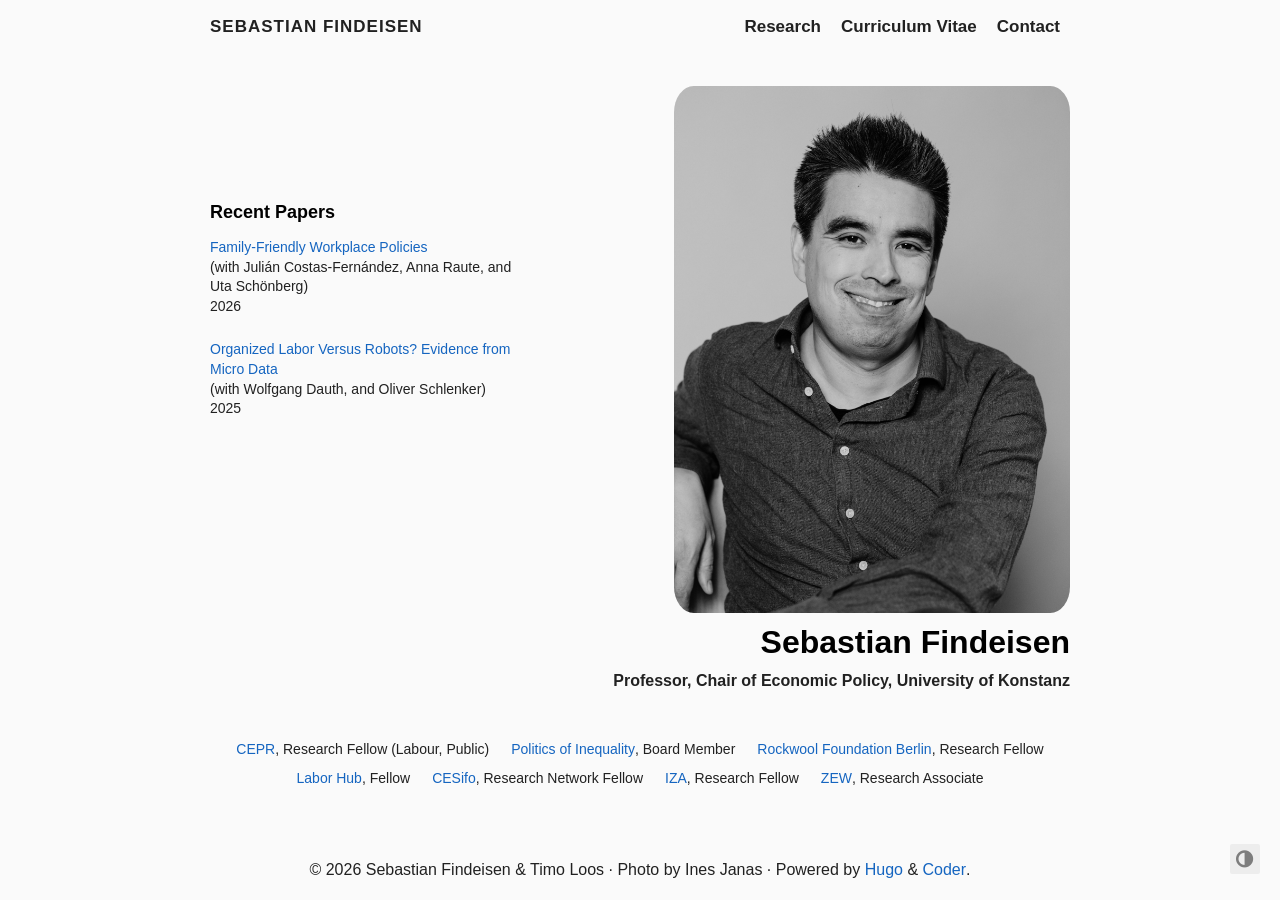
==== commit 55736be3: "t" ====
--- a/index.html
+++ b/index.html
@@ -149,6 +149,23 @@
     font-weight: normal;
   }
 
+  .affiliations {
+    display: flex;
+    flex-wrap: wrap;
+    justify-content: center;
+    gap: 8px 22px;
+    list-style: none;
+    margin: 22px 0 0;
+    padding: 0;
+    font-size: 14px;
+    line-height: 1.5;
+    text-align: center;
+  }
+
+  .affiliations li {
+    max-width: 100%;
+  }
+
   .recent-papers-title {
     font-size: 18px;
     margin-bottom: 10px;
@@ -210,14 +227,6 @@
           
           (with Julián Costas-Fernández, Anna Raute, and Uta Schönberg)<br>
           2026
-        </li>
-        
-        <li class="recent-paper">
-          
-          <a class="recent-paper-title" href="/papers/diwabetechnostress.pdf">Are We Yet Sick of New Technologies? The Unequal Health Effect of Workplace Digitalization</a><br>
-          
-          (with Melanie Arntz, Stephan Maurer, and Oliver Schlenker)<br>
-          2025
         </li>
         
         <li class="recent-paper">
@@ -237,11 +246,28 @@
           style="width: 80%; height: auto; border-radius: 5%;" /></div>
       
       <h1 style="margin-top: 0; margin-bottom: 5px;">Sebastian Findeisen</h1>
-      <p style="margin-top: 5px;" class="info-text"> 
-        <strong>Professor, Chair of Economic Policy, University of Konstanz</strong><br><a href="https://cepr.org/about/people/sebastian-findeisen">CEPR</a>, Research Fellow (Labour, Public)<br><a href="https://www.exc.uni-konstanz.de/ungleichheit/ueber-uns/personen/alle-clustermitglieder/findeisen-sebastian/">Cluster of Excellence &lsquo;The Politics of Inequality&rsquo;</a>, Member of Board<br><a href="https://www.cesifo.org/en/network-member/findeisen-sebastian">CESifo</a>, Research Network Fellow<br><a href="https://www.iza.org/de/people/fellows/4081/sebastian-findeisen">IZA</a>, Research Fellow<br><a href="https://www.zew.de/team/sfn">ZEW</a>, Research Associate<br>
-         </p>
+      <p style="margin-top: 5px;" class="info-text">
+        <strong>Professor, Chair of Economic Policy, University of Konstanz</strong>
+      </p>
     </div>
   </div>
+  <ul class="affiliations" aria-label="Fellowships and affiliations">
+    
+    <li><a href="https://cepr.org/about/people/sebastian-findeisen">CEPR</a>, Research Fellow (Labour, Public)</li>
+    
+    <li><a href="https://www.exc.uni-konstanz.de/ungleichheit/ueber-uns/personen/alle-clustermitglieder/findeisen-sebastian/">Politics of Inequality</a>, Board Member</li>
+    
+    <li><a href="https://www.rfberlin.com/de/author/sebastian-findeisen-economistgmail-com/">Rockwool Foundation Berlin</a>, Research Fellow</li>
+    
+    <li><a href="https://laborhub.ilr.cornell.edu">Labor Hub</a>, Fellow</li>
+    
+    <li><a href="https://www.cesifo.org/en/network-member/findeisen-sebastian">CESifo</a>, Research Network Fellow</li>
+    
+    <li><a href="https://www.iza.org/de/people/fellows/4081/sebastian-findeisen">IZA</a>, Research Fellow</li>
+    
+    <li><a href="https://www.zew.de/team/sfn">ZEW</a>, Research Associate</li>
+    
+  </ul>
 </div>
 
 
